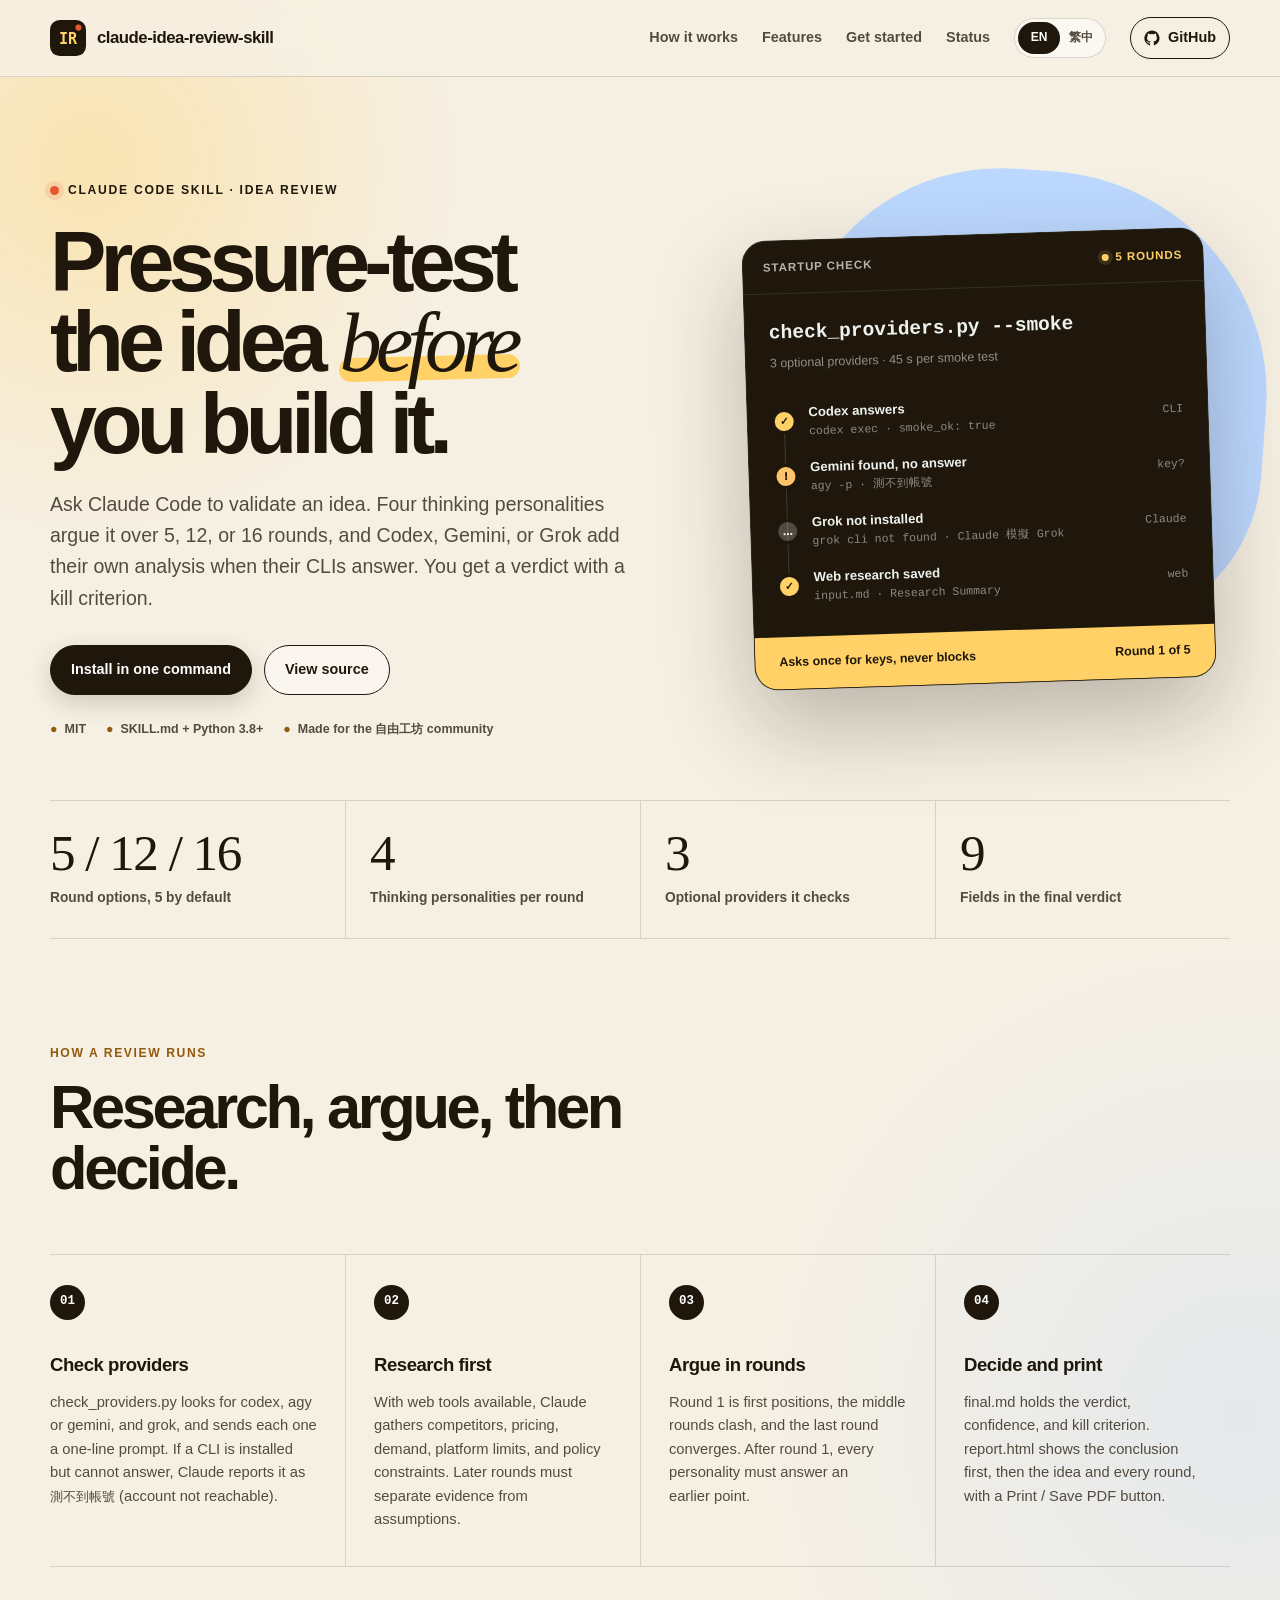
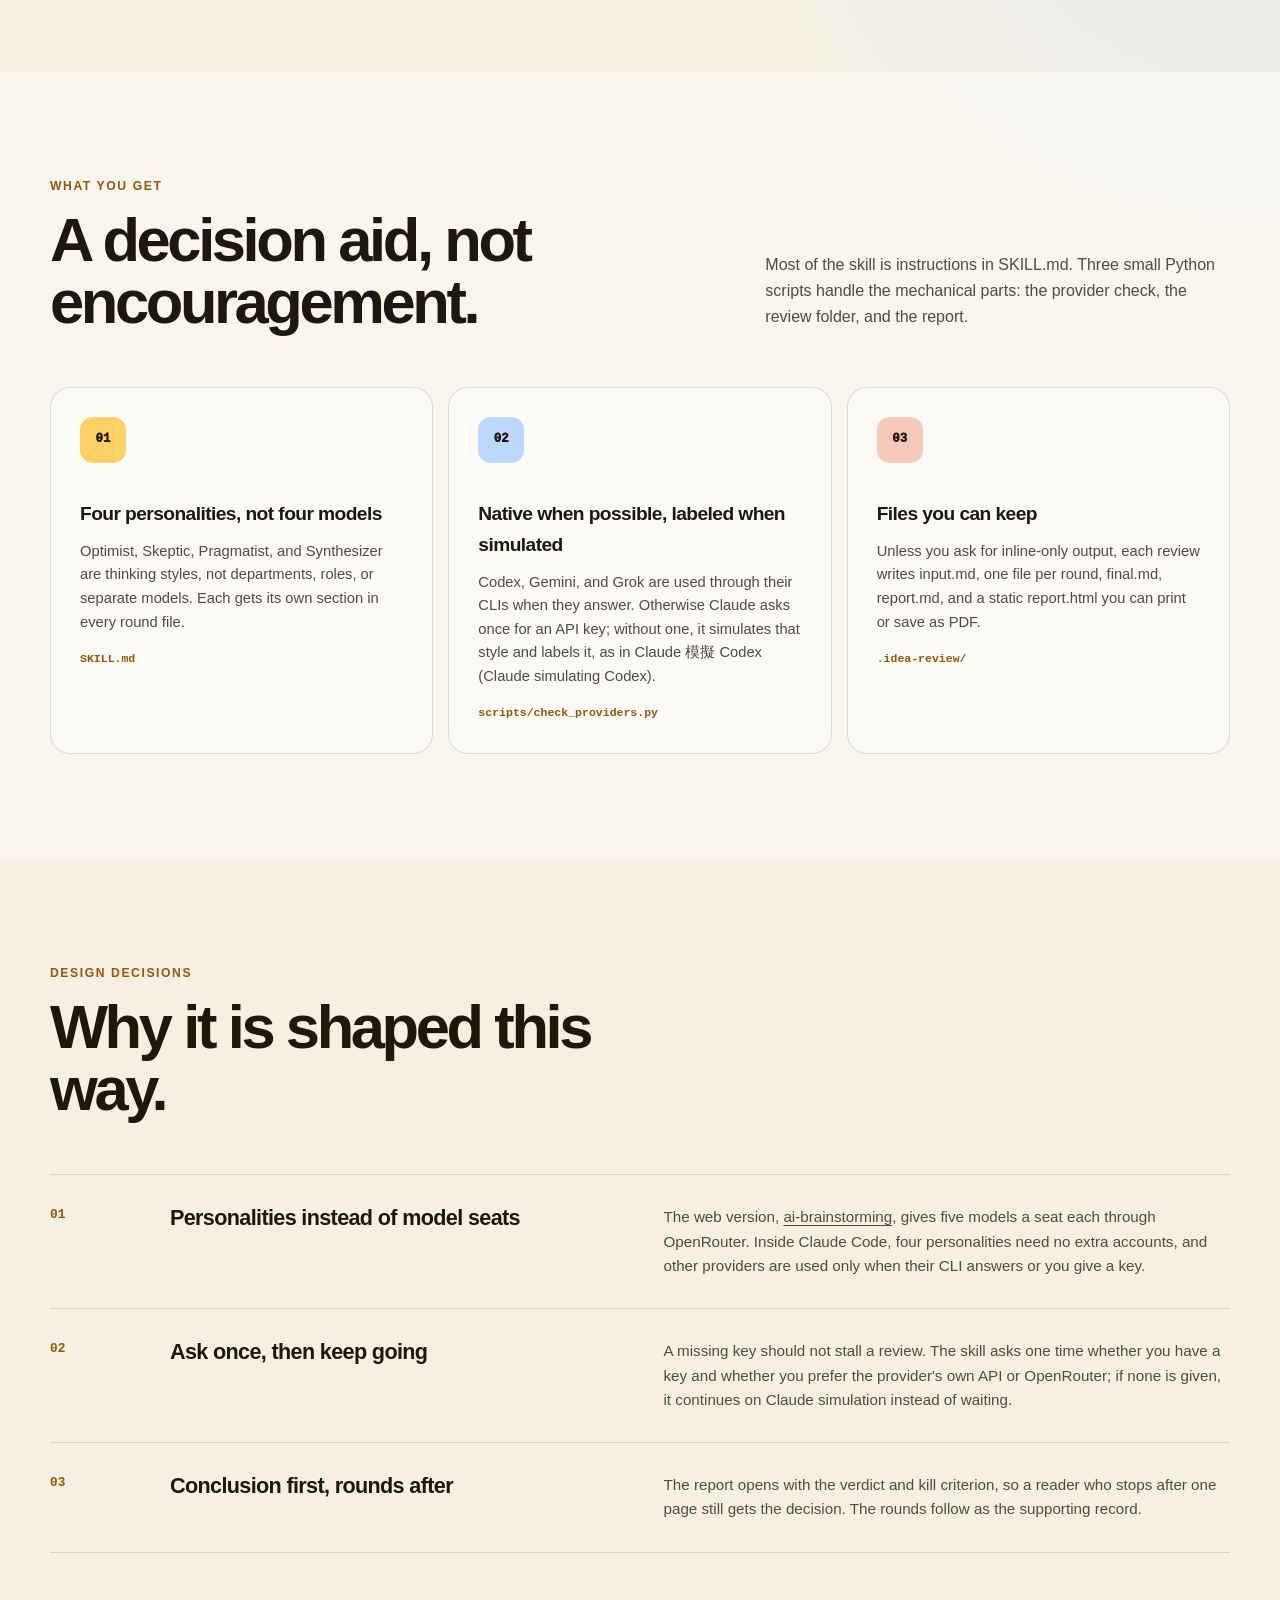
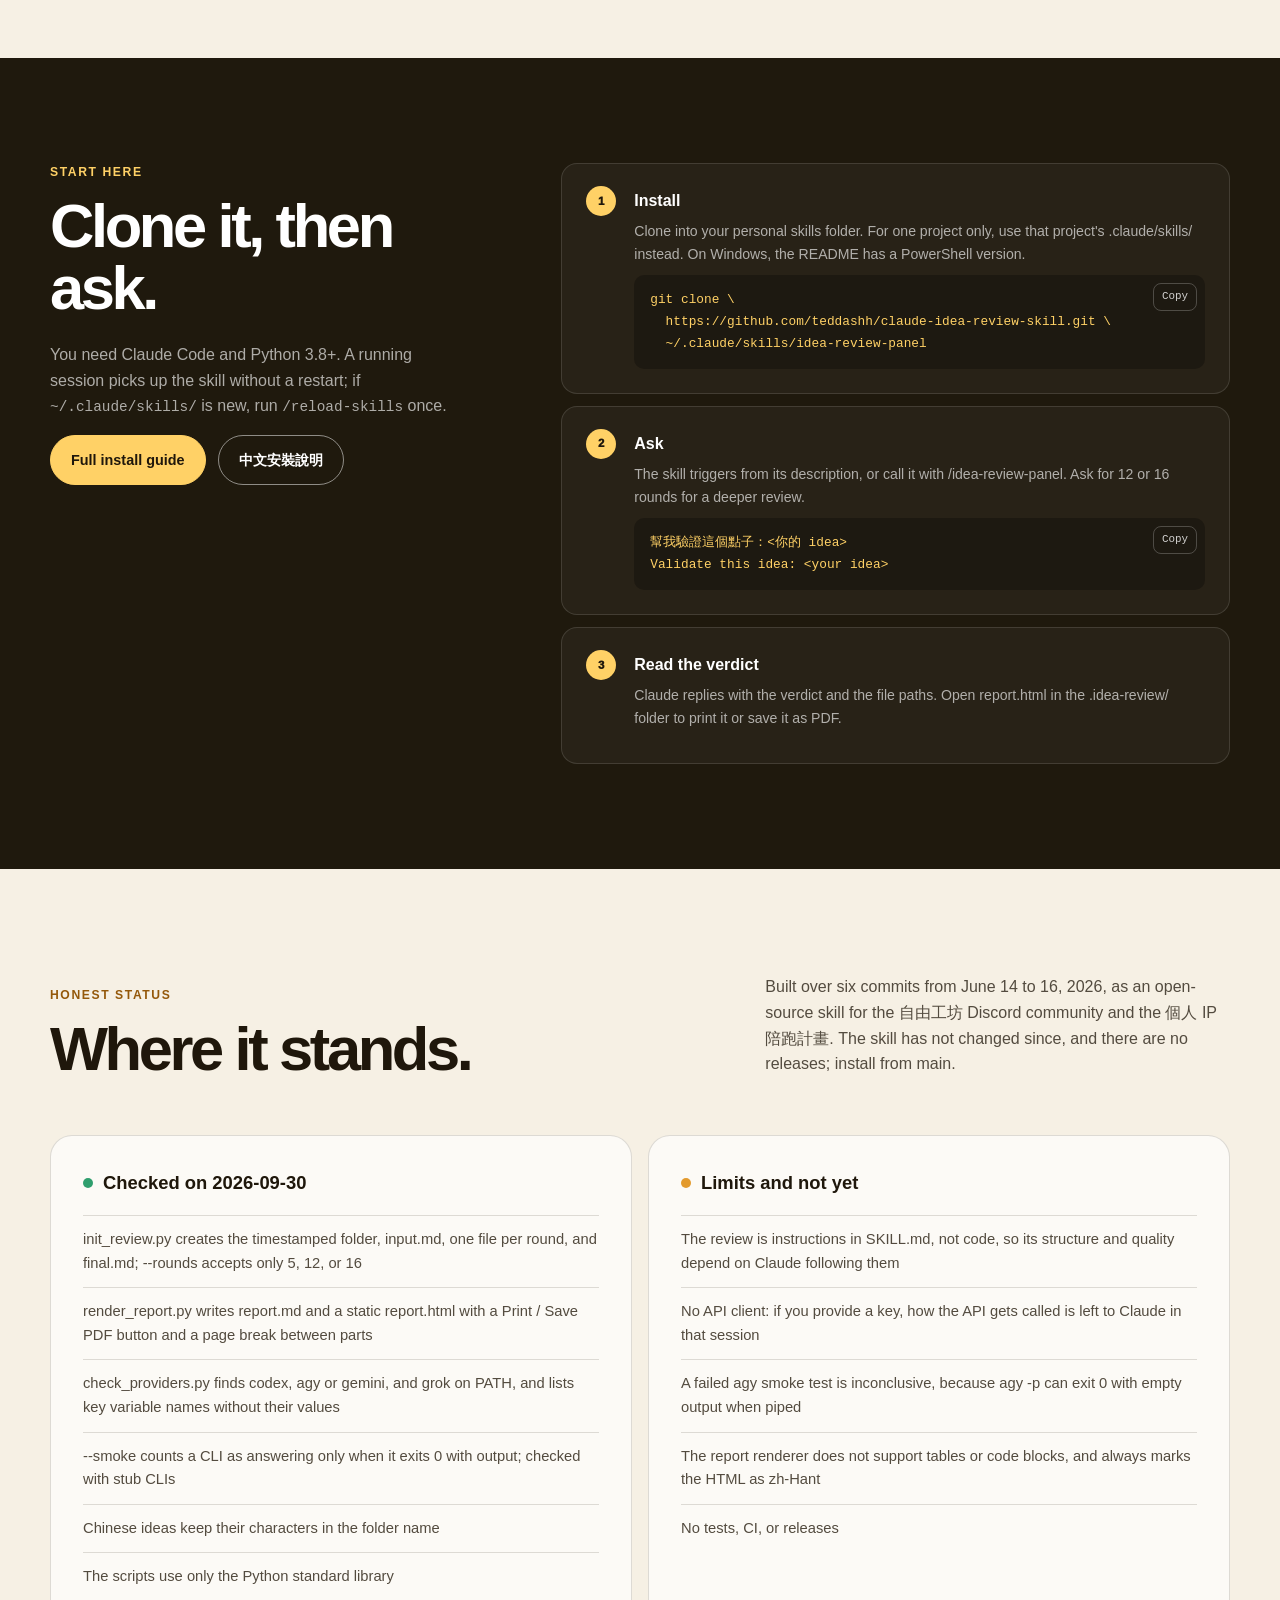
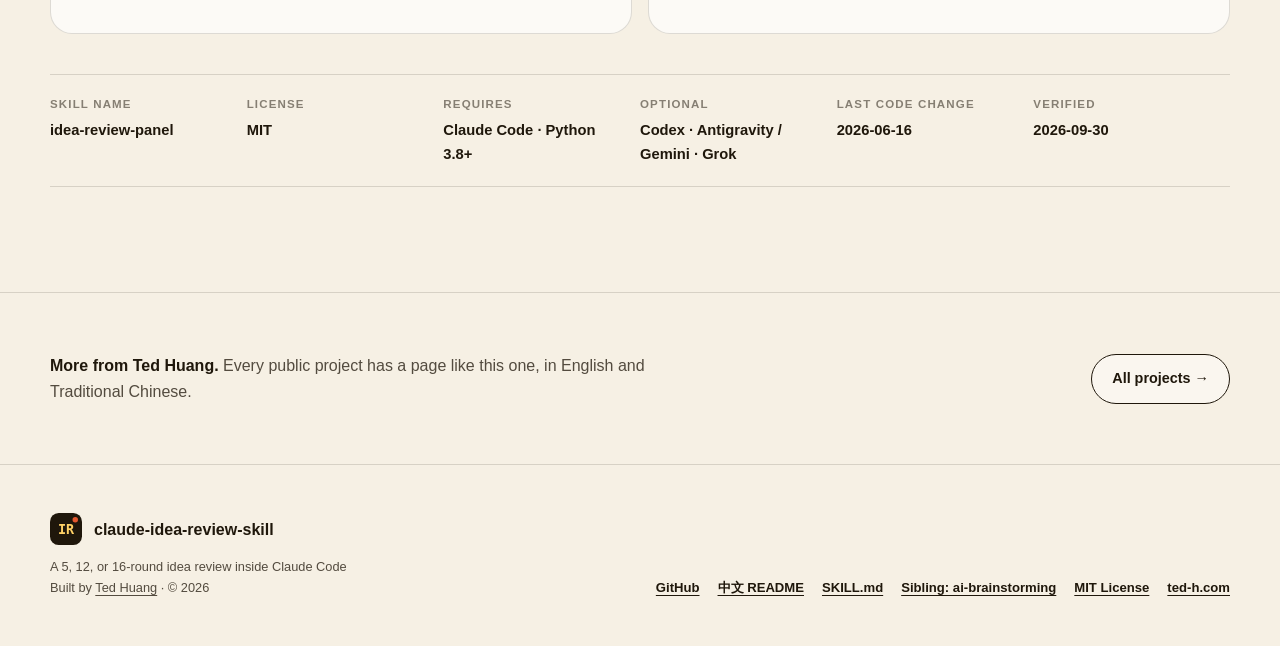
==== site/index.html @ 552db31d "Add bilingual project page and refresh README - site/: English / Traditional Chinese project page fo" ====
<!doctype html>
<!-- Generated from site/page.json by the project-page kit (https://github.com/teddashh/teddashh.github.io/tree/main/kit). Edit page.json, then re-render. -->
<html lang="en" data-lang="en" data-title-en="claude-idea-review-skill · A 5, 12, or 16-round idea review inside Claude Code" data-title-zh="claude-idea-review-skill · 在 Claude Code 裡進行 5、12 或 16 輪的點子驗證" data-desc-en="An open-source Claude Code skill that researches an idea, has four thinking personalities argue it over 5, 12, or 16 rounds, and saves a verdict, a kill criterion, and a printable report." data-desc-zh="一個開源的 Claude Code skill：先研究你的點子，再讓四種思考個性辯論 5、12 或 16 輪，最後存下結論、停止條件與可列印的報告。">
<head>
<meta charset="utf-8">
<meta name="viewport" content="width=device-width, initial-scale=1">
<meta http-equiv="Content-Security-Policy" content="default-src 'none'; style-src 'self'; script-src 'self'; img-src 'self' data:; connect-src 'none'; base-uri 'none'; form-action 'none'">
<meta name="theme-color" content="#1f170b">
<title>claude-idea-review-skill · A 5, 12, or 16-round idea review inside Claude Code</title>
<meta name="description" content="An open-source Claude Code skill that researches an idea, has four thinking personalities argue it over 5, 12, or 16 rounds, and saves a verdict, a kill criterion, and a printable report.">
<link rel="canonical" href="https://teddashh.github.io/claude-idea-review-skill/">
<link rel="alternate" hreflang="en" href="https://teddashh.github.io/claude-idea-review-skill/">
<link rel="alternate" hreflang="zh-Hant" href="https://teddashh.github.io/claude-idea-review-skill/?lang=zh-TW">
<link rel="alternate" hreflang="x-default" href="https://teddashh.github.io/claude-idea-review-skill/">
<meta property="og:type" content="website">
<meta property="og:title" content="claude-idea-review-skill · A 5, 12, or 16-round idea review inside Claude Code">
<meta property="og:description" content="An open-source Claude Code skill that researches an idea, has four thinking personalities argue it over 5, 12, or 16 rounds, and saves a verdict, a kill criterion, and a printable report.">
<meta property="og:url" content="https://teddashh.github.io/claude-idea-review-skill/">
<meta name="twitter:card" content="summary">
<link rel="icon" href="favicon.svg" type="image/svg+xml">
<link rel="stylesheet" href="styles.css">
<script src="lang.js"></script>
<script src="app.js" defer></script>
<script type="application/ld+json">{"@context": "https://schema.org", "@type": "SoftwareSourceCode", "name": "claude-idea-review-skill", "codeRepository": "https://github.com/teddashh/claude-idea-review-skill", "description": "An open-source Claude Code skill that researches an idea, has four thinking personalities argue it over 5, 12, or 16 rounds, and saves a verdict, a kill criterion, and a printable report.", "author": {"@type": "Person", "name": "Ted Huang", "url": "https://www.ted-h.com"}, "url": "https://teddashh.github.io/claude-idea-review-skill/", "programmingLanguage": "Python", "license": "https://spdx.org/licenses/MIT.html"}</script>
</head>
<body>
<a class="skip-link" href="#main"><span class="lang-en">Skip to content</span><span class="lang-zh" lang="zh-Hant">跳到主要內容</span></a>
<header class="site-header"><div class="header-inner">
<a class="brand" href="#top"><img src="logo.svg" alt="" width="36" height="36"><span>claude-idea-review-skill</span></a>
<button class="menu-button" type="button" aria-expanded="false" aria-controls="site-navigation"><span class="lang-en">Menu</span><span class="lang-zh" lang="zh-Hant">選單</span></button>
<nav class="site-nav" id="site-navigation" aria-label="Primary">
<a href="#how"><span class="lang-en">How it works</span><span class="lang-zh" lang="zh-Hant">運作方式</span></a><a href="#features"><span class="lang-en">Features</span><span class="lang-zh" lang="zh-Hant">功能</span></a><a href="#start"><span class="lang-en">Get started</span><span class="lang-zh" lang="zh-Hant">開始使用</span></a><a href="#status"><span class="lang-en">Status</span><span class="lang-zh" lang="zh-Hant">目前狀態</span></a>
<div class="language-switch" role="group" aria-label="Language / 語言"><button type="button" data-language="en" aria-pressed="true">EN</button><button type="button" data-language="zh" aria-pressed="false">繁中</button></div>
<a class="github-link" href="https://github.com/teddashh/claude-idea-review-skill"><svg viewBox="0 0 24 24" aria-hidden="true"><path fill="currentColor" d="M12 .7a11.5 11.5 0 0 0-3.64 22.4c.58.1.79-.25.79-.56v-2.24c-3.22.7-3.9-1.37-3.9-1.37-.52-1.34-1.28-1.7-1.28-1.7-1.05-.72.08-.7.08-.7 1.16.08 1.77 1.19 1.77 1.19 1.03 1.77 2.7 1.26 3.36.96.1-.75.4-1.26.73-1.55-2.57-.29-5.28-1.29-5.28-5.69 0-1.26.45-2.28 1.19-3.09-.12-.29-.52-1.46.11-3.05 0 0 .97-.31 3.16 1.18a10.96 10.96 0 0 1 5.76 0c2.2-1.49 3.16-1.18 3.16-1.18.63 1.59.23 2.76.11 3.05.74.81 1.19 1.83 1.19 3.09 0 4.42-2.72 5.39-5.3 5.68.42.36.79 1.07.79 2.16v3.21c0 .31.21.67.8.56A11.5 11.5 0 0 0 12 .7Z"/></svg><span>GitHub</span></a>
</nav>
</div></header>
<main id="main">
<section class="hero" id="top"><div class="hero-copy"><div class="eyebrow"><span class="lang-en">Claude Code skill · idea review</span><span class="lang-zh" lang="zh-Hant">Claude Code skill · 點子驗證</span></div><h1 class="lang-en">Pressure-test the idea <em>before</em> you build it.</h1><h1 class="lang-zh" lang="zh-Hant">先<em>挑戰</em>點子，<br>再決定做不做。</h1><p class="lang-en">Ask Claude Code to validate an idea. Four thinking personalities argue it over 5, 12, or 16 rounds, and Codex, Gemini, or Grok add their own analysis when their CLIs answer. You get a verdict with a kill criterion.</p><p class="lang-zh" lang="zh-Hant">請 Claude Code 驗證一個點子，四種思考個性會辯論 5、12 或 16 輪；Codex、Gemini、Grok 的 CLI 能回應時，也會加入各自的分析。最後你拿到的是附停止條件的結論。</p><div class="button-row"><a class="button button-primary" href="#start"><span class="lang-en">Install in one command</span><span class="lang-zh" lang="zh-Hant">一行指令安裝</span></a><a class="button button-secondary" href="https://github.com/teddashh/claude-idea-review-skill"><span class="lang-en">View source</span><span class="lang-zh" lang="zh-Hant">查看原始碼</span></a></div><div class="hero-notes"><span>MIT</span><span>SKILL.md + Python 3.8+</span><span class="lang-en">Made for the 自由工坊 community</span><span class="lang-zh" lang="zh-Hant">為自由工坊社群而做</span></div></div><div class="visual-wrap"><div class="panel"><div class="panel-top"><span><span class="lang-en">Startup check</span><span class="lang-zh" lang="zh-Hant">啟動檢查</span></span><span class="live-dot"><span class="lang-en">5 rounds</span><span class="lang-zh" lang="zh-Hant">5 輪</span></span></div><div class="panel-body"><div class="panel-name">check_providers.py --smoke</div><div class="panel-meta"><span class="lang-en">3 optional providers · 45 s per smoke test</span><span class="lang-zh" lang="zh-Hant">3 個選配 provider · 每個測試 45 秒逾時</span></div><div class="check-list"><div class="check-row"><span class="check-mark is-ok">&#10003;</span><span><strong class="lang-en">Codex answers</strong><strong class="lang-zh" lang="zh-Hant">Codex 有回應</strong><small>codex exec · smoke_ok: true</small></span><span class="check-side">CLI</span></div><div class="check-row"><span class="check-mark is-warn">!</span><span><strong class="lang-en">Gemini found, no answer</strong><strong class="lang-zh" lang="zh-Hant">找到 Gemini，但沒有回應</strong><small>agy -p · 測不到帳號</small></span><span class="check-side">key?</span></div><div class="check-row"><span class="check-mark is-wait">&#8230;</span><span><strong class="lang-en">Grok not installed</strong><strong class="lang-zh" lang="zh-Hant">沒有安裝 Grok</strong><small>grok cli not found · Claude 模擬 Grok</small></span><span class="check-side">Claude</span></div><div class="check-row"><span class="check-mark is-ok">&#10003;</span><span><strong class="lang-en">Web research saved</strong><strong class="lang-zh" lang="zh-Hant">網路研究已存檔</strong><small>input.md · Research Summary</small></span><span class="check-side">web</span></div></div><div class="panel-footer"><span><span class="lang-en">Asks once for keys, never blocks</span><span class="lang-zh" lang="zh-Hant">key 只問一次，不會卡住</span></span><span><span class="lang-en">Round 1 of 5</span><span class="lang-zh" lang="zh-Hant">第 1 輪，共 5 輪</span></span></div></div></div></div></section>
<div class="stats n4"><div class="stat"><span class="stat-value">5 / 12 / 16</span><span class="stat-label"><span class="lang-en">Round options, 5 by default</span><span class="lang-zh" lang="zh-Hant">可選輪數，預設 5 輪</span></span></div><div class="stat"><span class="stat-value">4</span><span class="stat-label"><span class="lang-en">Thinking personalities per round</span><span class="lang-zh" lang="zh-Hant">每輪的思考個性</span></span></div><div class="stat"><span class="stat-value">3</span><span class="stat-label"><span class="lang-en">Optional providers it checks</span><span class="lang-zh" lang="zh-Hant">會檢查的選配 provider</span></span></div><div class="stat"><span class="stat-value">9</span><span class="stat-label"><span class="lang-en">Fields in the final verdict</span><span class="lang-zh" lang="zh-Hant">最終結論的欄位</span></span></div></div>
<section class="section" id="how"><div class="section-heading "><div><div class="section-kicker"><span class="lang-en">How a review runs</span><span class="lang-zh" lang="zh-Hant">驗證流程</span></div><h2 class="lang-en">Research, argue, then decide.</h2><h2 class="lang-zh" lang="zh-Hant">先研究，再辯論，最後下決定。</h2></div></div><div class="flow-grid n4"><article class="flow-card"><div class="flow-number">01</div><h3 class="lang-en">Check providers</h3><h3 class="lang-zh" lang="zh-Hant">檢查 provider</h3><p class="lang-en">check_providers.py looks for codex, agy or gemini, and grok, and sends each one a one-line prompt. If a CLI is installed but cannot answer, Claude reports it as <code>測不到帳號</code> (account not reachable).</p><p class="lang-zh" lang="zh-Hant">check_providers.py 會找 codex、agy 或 gemini，以及 grok，並各送一句測試提示。裝了卻無法回應的 CLI，Claude 會回報「測不到帳號」。</p></article><article class="flow-card"><div class="flow-number">02</div><h3 class="lang-en">Research first</h3><h3 class="lang-zh" lang="zh-Hant">先做研究</h3><p class="lang-en">With web tools available, Claude gathers competitors, pricing, demand, platform limits, and policy constraints. Later rounds must separate evidence from assumptions.</p><p class="lang-zh" lang="zh-Hant">有網路工具時，Claude 會先蒐集競品、價格、需求、平台限制與政策限制。之後每一輪都要分清楚哪些是證據、哪些是假設。</p></article><article class="flow-card"><div class="flow-number">03</div><h3 class="lang-en">Argue in rounds</h3><h3 class="lang-zh" lang="zh-Hant">分輪辯論</h3><p class="lang-en">Round 1 is first positions, the middle rounds clash, and the last round converges. After round 1, every personality must answer an earlier point.</p><p class="lang-zh" lang="zh-Hant">第 1 輪各自表態，中間幾輪互相攻防，最後一輪收斂。第 1 輪之後，每個個性都要回應先前的論點。</p></article><article class="flow-card"><div class="flow-number">04</div><h3 class="lang-en">Decide and print</h3><h3 class="lang-zh" lang="zh-Hant">下結論、印報告</h3><p class="lang-en">final.md holds the verdict, confidence, and kill criterion. report.html shows the conclusion first, then the idea and every round, with a Print / Save PDF button.</p><p class="lang-zh" lang="zh-Hant">final.md 記下結論、信心分數與停止條件；report.html 先放結論，接著是點子與每一輪，並附上 Print / Save PDF 按鈕。</p></article></div></section>
<section class="tinted" id="features"><div class="section"><div class="section-heading "><div><div class="section-kicker"><span class="lang-en">What you get</span><span class="lang-zh" lang="zh-Hant">你會得到什麼</span></div><h2 class="lang-en">A decision aid, not encouragement.</h2><h2 class="lang-zh" lang="zh-Hant">要的是決策依據，不是加油打氣。</h2></div><p class="lang-en">Most of the skill is instructions in SKILL.md. Three small Python scripts handle the mechanical parts: the provider check, the review folder, and the report.</p><p class="lang-zh" lang="zh-Hant">這個 skill 大部分是 SKILL.md 裡的指示；三個小型 Python scripts 負責機械性的部分：provider 檢查、review 資料夾與報告。</p></div><div class="card-grid"><article class="card"><div class="card-icon">01</div><h3 class="lang-en">Four personalities, not four models</h3><h3 class="lang-zh" lang="zh-Hant">四種個性，不是四個模型</h3><p class="lang-en">Optimist, Skeptic, Pragmatist, and Synthesizer are thinking styles, not departments, roles, or separate models. Each gets its own section in every round file.</p><p class="lang-zh" lang="zh-Hant">Optimist、Skeptic、Pragmatist、Synthesizer 是思考風格，不是部門、職務，也不是不同的模型。每一輪的檔案裡，各自都有一段。</p><span class="tag">SKILL.md</span></article><article class="card"><div class="card-icon">02</div><h3 class="lang-en">Native when possible, labeled when simulated</h3><h3 class="lang-zh" lang="zh-Hant">能用原生就用，模擬時會標明</h3><p class="lang-en">Codex, Gemini, and Grok are used through their CLIs when they answer. Otherwise Claude asks once for an API key; without one, it simulates that style and labels it, as in Claude 模擬 Codex (Claude simulating Codex).</p><p class="lang-zh" lang="zh-Hant">Codex、Gemini、Grok 的 CLI 能回應時就直接使用；不行的話，Claude 只問一次 API key，沒有 key 就模擬該風格並標示出來，例如「Claude 模擬 Codex」。</p><span class="tag">scripts/check_providers.py</span></article><article class="card"><div class="card-icon">03</div><h3 class="lang-en">Files you can keep</h3><h3 class="lang-zh" lang="zh-Hant">留得下來的檔案</h3><p class="lang-en">Unless you ask for inline-only output, each review writes input.md, one file per round, final.md, report.md, and a static report.html you can print or save as PDF.</p><p class="lang-zh" lang="zh-Hant">除非你只要在對話裡看結果，每次 review 都會寫出 input.md、每輪一個檔案、final.md、report.md，以及可以列印或存成 PDF 的靜態 report.html。</p><span class="tag">.idea-review/</span></article></div></div></section>
<section class="section" id="decisions"><div class="section-heading "><div><div class="section-kicker"><span class="lang-en">Design decisions</span><span class="lang-zh" lang="zh-Hant">設計取捨</span></div><h2 class="lang-en">Why it is shaped this way.</h2><h2 class="lang-zh" lang="zh-Hant">為什麼這樣設計。</h2></div></div><div class="decision-list"><div class="decision"><div class="decision-num">01</div><h3 class="lang-en">Personalities instead of model seats</h3><h3 class="lang-zh" lang="zh-Hant">用思考個性，而不是模型席位</h3><p class="lang-en">The web version, <a href="https://teddashh.github.io/ai-brainstorming/">ai-brainstorming</a>, gives five models a seat each through OpenRouter. Inside Claude Code, four personalities need no extra accounts, and other providers are used only when their CLI answers or you give a key.</p><p class="lang-zh" lang="zh-Hant">網頁版的 <a href="https://teddashh.github.io/ai-brainstorming/?lang=zh-TW">ai-brainstorming</a> 透過 OpenRouter 讓五個模型各坐一席。在 Claude Code 裡，四種思考個性不需要額外帳號，其他 provider 只在 CLI 能回應或你提供 key 時才會用到。</p></div><div class="decision"><div class="decision-num">02</div><h3 class="lang-en">Ask once, then keep going</h3><h3 class="lang-zh" lang="zh-Hant">只問一次，然後繼續</h3><p class="lang-en">A missing key should not stall a review. The skill asks one time whether you have a key and whether you prefer the provider&#x27;s own API or OpenRouter; if none is given, it continues on Claude simulation instead of waiting.</p><p class="lang-zh" lang="zh-Hant">缺 key 不該讓整個 review 停下來。這個 skill 只會問一次：你有沒有 key、要用原廠 API 還是 OpenRouter；沒有提供，就改用 Claude 模擬繼續跑，不會一直等。</p></div><div class="decision"><div class="decision-num">03</div><h3 class="lang-en">Conclusion first, rounds after</h3><h3 class="lang-zh" lang="zh-Hant">先放結論，再放過程</h3><p class="lang-en">The report opens with the verdict and kill criterion, so a reader who stops after one page still gets the decision. The rounds follow as the supporting record.</p><p class="lang-zh" lang="zh-Hant">報告一開頭就是結論與停止條件，只看第一頁的人也拿得到決定；每一輪的內容放在後面，當作佐證紀錄。</p></div></div></section>
<section class="dark-band" id="start"><div class="section qs-grid"><div><div class="section-kicker"><span class="lang-en">Start here</span><span class="lang-zh" lang="zh-Hant">從這裡開始</span></div><h2 class="lang-en">Clone it, then ask.</h2><h2 class="lang-zh" lang="zh-Hant">裝好之後，直接問。</h2><p class="lang-en">You need Claude Code and Python 3.8+. A running session picks up the skill without a restart; if <code>~/.claude/skills/</code> is new, run <code>/reload-skills</code> once.</p><p class="lang-zh" lang="zh-Hant">需要 Claude Code 與 Python 3.8 以上。正在執行的 session 不必重開就會載入這個 skill；如果 <code>~/.claude/skills/</code> 是新建立的，執行一次 <code>/reload-skills</code>。</p><div class="button-row"><a class="button button-primary" href="https://github.com/teddashh/claude-idea-review-skill/blob/main/README.md#install"><span class="lang-en">Full install guide</span><span class="lang-zh" lang="zh-Hant">英文 README 完整說明</span></a><a class="button button-secondary" href="https://github.com/teddashh/claude-idea-review-skill/blob/main/README.zh-TW.md#安裝"><span class="lang-en">中文安裝說明</span><span class="lang-zh" lang="zh-Hant">中文安裝說明</span></a></div></div><div class="steps"><article class="step"><h3 class="lang-en">Install</h3><h3 class="lang-zh" lang="zh-Hant">安裝</h3><p class="lang-en">Clone into your personal skills folder. For one project only, use that project&#x27;s .claude/skills/ instead. On Windows, the README has a PowerShell version.</p><p class="lang-zh" lang="zh-Hant">clone 到個人的 skills 資料夾；只想用在單一專案的話，改放到該專案的 .claude/skills/。Windows 的 PowerShell 版本請看 README。</p><div class="code-wrap"><pre class="code" id="code-1">git clone \
  https://github.com/teddashh/claude-idea-review-skill.git \
  ~/.claude/skills/idea-review-panel</pre><button class="copy" type="button" data-copy="code-1"><span class="idle"><span class="lang-en">Copy</span><span class="lang-zh" lang="zh-Hant">複製</span></span><span class="done"><span class="lang-en">Copied</span><span class="lang-zh" lang="zh-Hant">已複製</span></span></button></div></article><article class="step"><h3 class="lang-en">Ask</h3><h3 class="lang-zh" lang="zh-Hant">開口問</h3><p class="lang-en">The skill triggers from its description, or call it with /idea-review-panel. Ask for 12 or 16 rounds for a deeper review.</p><p class="lang-zh" lang="zh-Hant">skill 會依描述自動觸發，也可以用 /idea-review-panel 直接呼叫。想更深入，就指定 12 或 16 輪。</p><div class="code-wrap"><pre class="code" id="code-2">幫我驗證這個點子：&lt;你的 idea&gt;
Validate this idea: &lt;your idea&gt;</pre><button class="copy" type="button" data-copy="code-2"><span class="idle"><span class="lang-en">Copy</span><span class="lang-zh" lang="zh-Hant">複製</span></span><span class="done"><span class="lang-en">Copied</span><span class="lang-zh" lang="zh-Hant">已複製</span></span></button></div></article><article class="step"><h3 class="lang-en">Read the verdict</h3><h3 class="lang-zh" lang="zh-Hant">看結論</h3><p class="lang-en">Claude replies with the verdict and the file paths. Open report.html in the .idea-review/ folder to print it or save it as PDF.</p><p class="lang-zh" lang="zh-Hant">Claude 會回覆結論與檔案路徑。打開 .idea-review/ 裡的 report.html，就能列印或存成 PDF。</p></article></div></div></section>
<section class="section" id="status"><div class="section-heading "><div><div class="section-kicker"><span class="lang-en">Honest status</span><span class="lang-zh" lang="zh-Hant">誠實的現況</span></div><h2 class="lang-en">Where it stands.</h2><h2 class="lang-zh" lang="zh-Hant">目前的樣子。</h2></div><p class="lang-en">Built over six commits from June 14 to 16, 2026, as an open-source skill for the 自由工坊 Discord community and the 個人 IP 陪跑計畫. The skill has not changed since, and there are no releases; install from main.</p><p class="lang-zh" lang="zh-Hant">這是 2026 年 6 月 14 日到 16 日、共 6 個 commit 寫成的開源 skill，為「自由工坊」Discord 社群與個人 IP 陪跑計畫而做。之後 skill 本身沒有再更新，也沒有 release，請直接從 main 安裝。</p></div><div class="status-grid"><div class="status-col"><h3 class="lang-en">Checked on 2026-09-30</h3><h3 class="lang-zh" lang="zh-Hant">2026-09-30 實測</h3><ul><li class="lang-en">init_review.py creates the timestamped folder, input.md, one file per round, and final.md; --rounds accepts only 5, 12, or 16</li><li class="lang-zh" lang="zh-Hant">init_review.py 會建立帶時間戳記的資料夾、input.md、每輪一個檔案與 final.md；--rounds 只接受 5、12、16</li><li class="lang-en">render_report.py writes report.md and a static report.html with a Print / Save PDF button and a page break between parts</li><li class="lang-zh" lang="zh-Hant">render_report.py 會寫出 report.md 與靜態的 report.html，附 Print / Save PDF 按鈕，各部分之間會分頁</li><li class="lang-en">check_providers.py finds codex, agy or gemini, and grok on PATH, and lists key variable names without their values</li><li class="lang-zh" lang="zh-Hant">check_providers.py 能在 PATH 上找到 codex、agy 或 gemini，以及 grok，而且只列出 key 變數名稱、不印出值</li><li class="lang-en">--smoke counts a CLI as answering only when it exits 0 with output; checked with stub CLIs</li><li class="lang-zh" lang="zh-Hant">--smoke 只有在 CLI 以結束碼 0 結束、而且有輸出時才算通過；已用 stub CLI 測過</li><li class="lang-en">Chinese ideas keep their characters in the folder name</li><li class="lang-zh" lang="zh-Hant">中文點子的資料夾名稱會保留中文字</li><li class="lang-en">The scripts use only the Python standard library</li><li class="lang-zh" lang="zh-Hant">scripts 只用 Python 標準函式庫</li></ul></div><div class="status-col is-limits"><h3 class="lang-en">Limits and not yet</h3><h3 class="lang-zh" lang="zh-Hant">限制與尚未完成</h3><ul><li class="lang-en">The review is instructions in SKILL.md, not code, so its structure and quality depend on Claude following them</li><li class="lang-zh" lang="zh-Hant">review 是 SKILL.md 裡的指示，不是程式碼，結構與品質取決於 Claude 有沒有照做</li><li class="lang-en">No API client: if you provide a key, how the API gets called is left to Claude in that session</li><li class="lang-zh" lang="zh-Hant">沒有 API 用戶端：提供 key 之後怎麼呼叫 API，交給當下 session 裡的 Claude</li><li class="lang-en">A failed agy smoke test is inconclusive, because agy -p can exit 0 with empty output when piped</li><li class="lang-zh" lang="zh-Hant">agy 測試失敗不能下定論，因為 agy -p 在管線中可能以結束碼 0 結束卻沒有輸出</li><li class="lang-en">The report renderer does not support tables or code blocks, and always marks the HTML as zh-Hant</li><li class="lang-zh" lang="zh-Hant">報告產生器不支援表格與程式碼區塊，HTML 也一律標示為 zh-Hant</li><li class="lang-en">No tests, CI, or releases</li><li class="lang-zh" lang="zh-Hant">沒有測試、CI 或 release</li></ul></div></div><dl class="facts"><div class="fact"><dt><span class="lang-en">Skill name</span><span class="lang-zh" lang="zh-Hant">Skill 名稱</span></dt><dd><span>idea-review-panel</span></dd></div><div class="fact"><dt><span class="lang-en">License</span><span class="lang-zh" lang="zh-Hant">授權</span></dt><dd><span>MIT</span></dd></div><div class="fact"><dt><span class="lang-en">Requires</span><span class="lang-zh" lang="zh-Hant">需求</span></dt><dd><span>Claude Code · Python 3.8+</span></dd></div><div class="fact"><dt><span class="lang-en">Optional</span><span class="lang-zh" lang="zh-Hant">選配</span></dt><dd><span>Codex · Antigravity / Gemini · Grok</span></dd></div><div class="fact"><dt><span class="lang-en">Last code change</span><span class="lang-zh" lang="zh-Hant">最後程式更新</span></dt><dd><span>2026-06-16</span></dd></div><div class="fact"><dt><span class="lang-en">Verified</span><span class="lang-zh" lang="zh-Hant">查核日期</span></dt><dd><span>2026-09-30</span></dd></div></dl></section>
<section class="more"><div class="more-inner"><p class="lang-en"><strong>More from Ted Huang.</strong> Every public project has a page like this one, in English and Traditional Chinese.</p><p class="lang-zh" lang="zh-Hant"><strong>Ted Huang 的其他作品。</strong>每個公開專案都有一頁像這樣的中英雙語介紹。</p><a class="button button-secondary" href="https://teddashh.github.io/"><span class="lang-en">All projects →</span><span class="lang-zh" lang="zh-Hant">全部專案 →</span></a></div></section>
</main>
<footer class="site-footer"><div class="footer-inner">
<div><div class="footer-brand"><img src="logo.svg" alt="" width="32" height="32"><span>claude-idea-review-skill</span></div>
<p class="lang-en">A 5, 12, or 16-round idea review inside Claude Code</p><p class="lang-zh" lang="zh-Hant">在 Claude Code 裡進行 5、12 或 16 輪的點子驗證</p>
<p><span class="lang-en">Built by</span><span class="lang-zh" lang="zh-Hant">作者</span> <a href="https://github.com/teddashh">Ted Huang</a> · © <span data-year>2026</span></p></div>
<div class="footer-links"><a href="https://github.com/teddashh/claude-idea-review-skill">GitHub</a><a href="https://github.com/teddashh/claude-idea-review-skill/blob/main/README.zh-TW.md"><span>中文 README</span></a><a href="https://github.com/teddashh/claude-idea-review-skill/blob/main/SKILL.md"><span>SKILL.md</span></a><a href="https://teddashh.github.io/ai-brainstorming/"><span class="lang-en">Sibling: ai-brainstorming</span><span class="lang-zh" lang="zh-Hant">姊妹專案 ai-brainstorming</span></a><a href="https://github.com/teddashh/claude-idea-review-skill/blob/main/LICENSE"><span class="lang-en">MIT License</span><span class="lang-zh" lang="zh-Hant">MIT 授權</span></a><a href="https://www.ted-h.com">ted-h.com</a></div>
</div></footer>
</body>
</html>
---- site/styles.css ----
:root {
  --ink: #1f170b;
  --paper: #f6f0e4;
  --accent: #ffd166;
  --accent-2: #bcd8ff;
  --signal: #e4572e;
  --kicker: #94580a;
}

/* Shared project-page system for github.com/teddashh repositories.
   Per-project colors are injected as :root variables above this file's rules. */

:root {
  --ink-soft: color-mix(in srgb, var(--ink) 76%, var(--paper));
  --ink-faint: color-mix(in srgb, var(--ink) 52%, var(--paper));
  --paper-strong: color-mix(in srgb, var(--paper) 35%, #ffffff);
  --line: color-mix(in srgb, var(--ink) 14%, transparent);
  --shadow: 0 24px 80px color-mix(in srgb, var(--ink) 12%, transparent);
  --mono: ui-monospace, SFMono-Regular, Menlo, Consolas, "Liberation Mono", monospace;
  --serif: Georgia, "Times New Roman", "Noto Serif TC", "Songti TC", serif;
  --max: 1180px;
}

* { box-sizing: border-box; }

html {
  scroll-behavior: smooth;
  scroll-padding-top: 92px;
}

html[data-lang="en"] .lang-zh,
html[data-lang="zh"] .lang-en {
  display: none !important;
}

body {
  margin: 0;
  color: var(--ink);
  background:
    radial-gradient(circle at 7% 3%, color-mix(in srgb, var(--accent) 40%, transparent), transparent 24rem),
    radial-gradient(circle at 97% 26%, color-mix(in srgb, var(--accent-2) 30%, transparent), transparent 31rem),
    var(--paper);
  font-family: Inter, ui-sans-serif, -apple-system, BlinkMacSystemFont, "Segoe UI", "PingFang TC", "Noto Sans TC", "Microsoft JhengHei", sans-serif;
  line-height: 1.6;
  -webkit-font-smoothing: antialiased;
}

html[data-lang="zh"] body { line-height: 1.75; }

/* Keep Chinese headings and quotes from splitting a word across lines: break at
   spaces, punctuation, and the word boundaries app.js marks, balance the
   lines, and only fall back to any point if a single word cannot fit. */
html[data-lang="zh"] h1,
html[data-lang="zh"] h2,
html[data-lang="zh"] .quote {
  word-break: keep-all;
  overflow-wrap: anywhere;
  text-wrap: balance;
}

/* Keep a lone character or word off the last line of body copy. */
p, li { text-wrap: pretty; }

a {
  color: inherit;
  text-decoration-thickness: 1px;
  text-underline-offset: 0.2em;
}

button, a { -webkit-tap-highlight-color: transparent; }

button:focus-visible,
a:focus-visible {
  outline: 3px solid var(--signal);
  outline-offset: 4px;
}

code {
  font-family: var(--mono);
  font-size: 0.9em;
}

.skip-link {
  position: fixed;
  z-index: 100;
  top: 12px;
  left: 12px;
  transform: translateY(-150%);
  padding: 10px 14px;
  border-radius: 8px;
  background: var(--ink);
  color: #fff;
}

.skip-link:focus { transform: none; }

/* ---------- header ---------- */

.site-header {
  position: sticky;
  z-index: 20;
  top: 0;
  border-bottom: 1px solid var(--line);
  background: color-mix(in srgb, var(--paper) 86%, transparent);
  backdrop-filter: blur(18px);
  -webkit-backdrop-filter: blur(18px);
}

.header-inner {
  width: min(calc(100% - 40px), var(--max));
  height: 76px;
  margin: 0 auto;
  display: flex;
  align-items: center;
  gap: 28px;
}

.brand {
  display: inline-flex;
  align-items: center;
  gap: 11px;
  font-size: 1.05rem;
  font-weight: 800;
  letter-spacing: -0.03em;
  text-decoration: none;
  white-space: nowrap;
}

.brand img {
  width: 36px;
  height: 36px;
}

.site-nav {
  display: flex;
  align-items: center;
  gap: 24px;
  margin-left: auto;
}

.site-nav a {
  color: var(--ink-soft);
  font-size: 0.9rem;
  font-weight: 700;
  text-decoration: none;
}

.site-nav a:hover { color: var(--ink); }

.language-switch {
  display: flex;
  padding: 3px;
  border: 1px solid var(--line);
  border-radius: 999px;
  background: color-mix(in srgb, #ffffff 48%, transparent);
}

.language-switch button {
  min-width: 42px;
  border: 0;
  border-radius: 999px;
  padding: 6px 9px;
  color: var(--ink-soft);
  background: transparent;
  cursor: pointer;
  font: inherit;
  font-size: 0.75rem;
  font-weight: 800;
}

.language-switch button[aria-pressed="true"] {
  color: #fff;
  background: var(--ink);
}

.github-link {
  display: inline-flex;
  align-items: center;
  gap: 8px;
  padding: 8px 13px;
  border: 1px solid var(--ink);
  border-radius: 999px;
}

.site-nav .github-link { color: var(--ink); }

.github-link svg { width: 16px; height: 16px; }

.menu-button {
  display: none;
  margin-left: auto;
  border: 1px solid var(--line);
  border-radius: 999px;
  padding: 8px 12px;
  background: var(--paper-strong);
  color: var(--ink);
  font: inherit;
  font-size: 0.82rem;
  font-weight: 800;
}

main { overflow: hidden; }

.hero,
.section,
.footer-inner {
  width: min(calc(100% - 40px), var(--max));
  margin-inline: auto;
}

/* ---------- hero ---------- */

.hero {
  min-height: 680px;
  padding: 100px 0 90px;
  display: grid;
  grid-template-columns: minmax(0, 1.08fr) minmax(360px, 0.92fr);
  align-items: center;
  gap: clamp(48px, 7vw, 96px);
}

.eyebrow {
  display: inline-flex;
  align-items: center;
  gap: 9px;
  margin: 0 0 22px;
  font-size: 0.76rem;
  font-weight: 900;
  letter-spacing: 0.14em;
  text-transform: uppercase;
}

.eyebrow::before {
  flex: none;
  width: 9px;
  height: 9px;
  border-radius: 50%;
  background: var(--signal);
  box-shadow: 0 0 0 5px color-mix(in srgb, var(--signal) 14%, transparent);
  content: "";
}

h1, h2, h3, p { margin-top: 0; }

h1 {
  max-width: 760px;
  margin-bottom: 25px;
  font-size: clamp(3.1rem, 6.6vw, 6.3rem);
  line-height: 0.95;
  letter-spacing: -0.07em;
}

.hero-copy h1.lang-zh {
  font-size: clamp(2.8rem, 5.4vw, 5.2rem);
  line-height: 1.08;
  letter-spacing: -0.04em;
}

h1 em {
  position: relative;
  z-index: 0;
  display: inline-block;
  font-family: var(--serif);
  font-weight: 400;
}

h1.lang-zh em { font-weight: 700; font-style: normal; }

h1 em::after {
  position: absolute;
  z-index: -1;
  right: -0.05em;
  bottom: 0.05em;
  left: 0;
  height: 0.28em;
  border-radius: 999px;
  background: var(--accent);
  content: "";
  transform: rotate(-1.5deg);
}

.hero-copy > p {
  max-width: 630px;
  margin-bottom: 31px;
  color: var(--ink-soft);
  font-size: clamp(1.05rem, 1.8vw, 1.22rem);
}

.button-row {
  display: flex;
  flex-wrap: wrap;
  gap: 12px;
}

.button {
  display: inline-flex;
  min-height: 50px;
  align-items: center;
  justify-content: center;
  gap: 9px;
  border: 1px solid var(--ink);
  border-radius: 999px;
  padding: 12px 20px;
  font-size: 0.9rem;
  font-weight: 850;
  text-decoration: none;
  transition: transform 160ms ease, box-shadow 160ms ease;
}

.button:hover { transform: translateY(-2px); }

.button-primary {
  color: #fff;
  background: var(--ink);
  box-shadow: 0 8px 24px color-mix(in srgb, var(--ink) 18%, transparent);
}

.button-secondary { background: color-mix(in srgb, #ffffff 40%, transparent); }

.hero-notes {
  display: flex;
  flex-wrap: wrap;
  gap: 9px 20px;
  margin-top: 25px;
  color: var(--ink-soft);
  font-size: 0.78rem;
  font-weight: 750;
}

.hero-notes > span::before {
  margin-right: 7px;
  color: var(--kicker);
  content: "●";
}

/* ---------- hero visuals ---------- */

.visual-wrap {
  position: relative;
  padding: 20px;
}

.visual-wrap::before {
  position: absolute;
  inset: -9% -7% 15% 12%;
  border-radius: 48% 52% 40% 60%;
  background: var(--accent-2);
  content: "";
  transform: rotate(4deg);
}

.visual-wrap.is-image::before { inset: 4% -6% -6% 10%; }

.panel {
  position: relative;
  overflow: hidden;
  border: 1px solid color-mix(in srgb, #ffffff 9%, transparent);
  border-radius: 24px;
  color: #eef3f0;
  background: var(--ink);
  box-shadow: 0 36px 90px color-mix(in srgb, var(--ink) 28%, transparent);
  transform: rotate(-1.8deg);
}

.panel-top {
  display: flex;
  align-items: center;
  justify-content: space-between;
  gap: 16px;
  padding: 17px 20px;
  border-bottom: 1px solid color-mix(in srgb, #ffffff 10%, transparent);
  color: color-mix(in srgb, #eef3f0 72%, transparent);
  font-size: 0.72rem;
  font-weight: 800;
  letter-spacing: 0.08em;
  text-transform: uppercase;
}

.live-dot {
  display: inline-flex;
  align-items: center;
  gap: 7px;
  color: var(--accent);
  white-space: nowrap;
}

.live-dot::before {
  width: 7px;
  height: 7px;
  border-radius: 50%;
  background: currentColor;
  box-shadow: 0 0 0 4px color-mix(in srgb, var(--accent) 12%, transparent);
  content: "";
}

.panel-body { padding: 24px; }

.panel-name {
  margin-bottom: 4px;
  font-family: var(--mono);
  font-size: 1.22rem;
  font-weight: 800;
  overflow-wrap: anywhere;
}

.panel-meta {
  margin-bottom: 22px;
  color: color-mix(in srgb, #eef3f0 55%, transparent);
  font-size: 0.78rem;
}

.check-list {
  position: relative;
  display: grid;
  gap: 3px;
}

.check-list::before {
  position: absolute;
  top: 17px;
  bottom: 17px;
  left: 12px;
  width: 1px;
  background: color-mix(in srgb, #ffffff 15%, transparent);
  content: "";
}

.check-row {
  position: relative;
  display: grid;
  grid-template-columns: 25px 1fr auto;
  align-items: center;
  gap: 12px;
  min-height: 52px;
  font-size: 0.82rem;
}

.check-mark {
  z-index: 1;
  display: grid;
  width: 25px;
  height: 25px;
  place-items: center;
  border: 3px solid var(--ink);
  border-radius: 50%;
  color: var(--ink);
  background: var(--accent);
  font-size: 0.66rem;
  font-weight: 950;
}

.check-mark.is-wait { background: color-mix(in srgb, #ffffff 22%, transparent); color: #eef3f0; }
.check-mark.is-warn { background: #ffc46b; }
.check-mark.is-fail { background: #ff8a7a; }

.check-row strong { display: block; }

.check-row small,
.check-side {
  display: block;
  color: color-mix(in srgb, #eef3f0 52%, transparent);
  font-family: var(--mono);
  font-size: 0.72rem;
  overflow-wrap: anywhere;
}

.panel-footer {
  display: flex;
  justify-content: space-between;
  gap: 16px;
  margin: 24px -24px -24px;
  padding: 16px 24px;
  color: var(--ink);
  background: var(--accent);
  font-size: 0.78rem;
  font-weight: 900;
}

/* terminal */
.term {
  margin: 0;
  padding: 22px 24px 26px;
  font-family: var(--mono);
  font-size: 0.8rem;
  line-height: 1.75;
  white-space: pre-wrap;
  overflow-wrap: anywhere;
}

.term .t-cmd { color: #ffffff; }
.term .t-cmd::before { color: var(--accent); content: "$ "; }
.term .t-out { color: color-mix(in srgb, #eef3f0 70%, transparent); }
.term .t-dim { color: color-mix(in srgb, #eef3f0 42%, transparent); }
.term .t-ok { color: var(--accent); }
.term .t-warn { color: #ffc46b; }
.term .t-err { color: #ff8a7a; }
.term span { display: block; }

.dots { display: inline-flex; gap: 6px; }
.dots i {
  width: 10px;
  height: 10px;
  border-radius: 50%;
  background: color-mix(in srgb, #ffffff 22%, transparent);
}

/* report (light card) */
.panel.is-light {
  color: var(--ink);
  background: var(--paper-strong);
  border-color: var(--line);
}

.panel.is-light .panel-top {
  color: var(--ink-faint);
  border-bottom-color: var(--line);
}

.panel.is-light .panel-meta { color: var(--ink-faint); }

.report-title {
  margin-bottom: 4px;
  font-size: 1.45rem;
  font-weight: 850;
  letter-spacing: -0.03em;
}

.report-row {
  display: grid;
  grid-template-columns: 1fr auto;
  align-items: center;
  gap: 14px;
  padding: 14px 0;
  border-top: 1px solid var(--line);
}

.report-row strong { display: block; font-size: 0.95rem; line-height: 1.3; }
.report-row small { color: var(--ink-faint); font-family: var(--mono); font-size: 0.72rem; }

.pill {
  display: inline-block;
  padding: 4px 10px;
  border-radius: 999px;
  font-size: 0.72rem;
  font-weight: 850;
  white-space: nowrap;
}

.pill-critical { color: #8a1c12; background: #ffd8d2; }
.pill-high { color: #7a4300; background: #ffe6b3; }
.pill-medium { color: #5c4a00; background: #fff2b8; }
.pill-ok { color: #135a3d; background: #c9f0dc; }
.pill-info { color: #1d3f7a; background: #d6e4ff; }
.pill-muted { color: var(--ink-soft); background: color-mix(in srgb, var(--ink) 8%, transparent); }

.panel.is-light .panel-footer {
  margin-top: 18px;
}

/* chat */
.chat {
  display: grid;
  gap: 12px;
  padding: 22px;
}

.bubble {
  max-width: 88%;
  padding: 12px 15px;
  border-radius: 16px;
  font-size: 0.85rem;
  line-height: 1.5;
}

.bubble small {
  display: block;
  margin-bottom: 4px;
  font-size: 0.68rem;
  font-weight: 850;
  letter-spacing: 0.06em;
  text-transform: uppercase;
  opacity: 0.7;
}

.bubble-user {
  justify-self: end;
  color: var(--ink);
  background: var(--accent);
  border-bottom-right-radius: 5px;
}

.bubble-ai {
  justify-self: start;
  color: #eef3f0;
  background: color-mix(in srgb, #ffffff 8%, transparent);
  border: 1px solid color-mix(in srgb, #ffffff 12%, transparent);
  border-bottom-left-radius: 5px;
}

.bubble-system {
  justify-self: center;
  max-width: 100%;
  color: color-mix(in srgb, #eef3f0 60%, transparent);
  background: transparent;
  font-family: var(--mono);
  font-size: 0.72rem;
  text-align: center;
}

.bubble .cite {
  display: inline-block;
  margin-top: 8px;
  padding: 3px 8px;
  border-radius: 999px;
  background: color-mix(in srgb, #ffffff 10%, transparent);
  font-family: var(--mono);
  font-size: 0.68rem;
}

/* stack */
.stack {
  display: grid;
  gap: 10px;
  padding: 20px;
}

.stack-card {
  display: grid;
  grid-template-columns: 42px 1fr auto;
  align-items: center;
  gap: 13px;
  padding: 13px;
  border: 1px solid color-mix(in srgb, #ffffff 12%, transparent);
  border-radius: 14px;
  background: color-mix(in srgb, #ffffff 5%, transparent);
}

.stack-icon {
  display: grid;
  width: 42px;
  height: 42px;
  place-items: center;
  border-radius: 11px;
  color: var(--ink);
  background: var(--accent);
  font-family: var(--mono);
  font-weight: 900;
}

.stack-card strong, .stack-card small { display: block; }
.stack-card small { color: color-mix(in srgb, #eef3f0 55%, transparent); font-family: var(--mono); font-size: 0.72rem; }

.stack-status {
  padding: 5px 8px;
  border-radius: 999px;
  color: var(--ink);
  background: color-mix(in srgb, var(--accent) 85%, #ffffff);
  font-size: 0.66rem;
  font-weight: 900;
  text-transform: uppercase;
  white-space: nowrap;
}

/* framed screenshot */
.shot {
  position: relative;
  margin: 0;
  overflow: hidden;
  border: 1px solid var(--line);
  border-radius: 18px;
  background: var(--paper-strong);
  box-shadow: 0 36px 90px color-mix(in srgb, var(--ink) 22%, transparent);
}

.visual-wrap .shot { transform: rotate(-1.4deg); }

.shot img {
  display: block;
  width: 100%;
  height: auto;
}

.shot figcaption {
  padding: 12px 16px;
  border-top: 1px solid var(--line);
  color: var(--ink-soft);
  font-size: 0.8rem;
}

/* ---------- stats ---------- */

.stats {
  width: min(calc(100% - 40px), var(--max));
  margin: -30px auto 0;
  display: grid;
  grid-template-columns: repeat(4, minmax(0, 1fr));
  border-top: 1px solid var(--line);
  border-bottom: 1px solid var(--line);
}

.stats.n2 { grid-template-columns: repeat(2, minmax(0, 1fr)); }
.stats.n3 { grid-template-columns: repeat(3, minmax(0, 1fr)); }

.stat {
  padding: 26px 24px 28px 0;
}

.stat + .stat {
  padding-left: 24px;
  border-left: 1px solid var(--line);
}

.stat-value {
  display: block;
  margin-bottom: 6px;
  font-family: var(--serif);
  font-size: clamp(2.2rem, 4vw, 3.2rem);
  line-height: 1;
  letter-spacing: -0.03em;
}

.stat-label {
  color: var(--ink-soft);
  font-size: 0.86rem;
  font-weight: 700;
}

/* ---------- sections ---------- */

.section { padding: 105px 0; }

.section-kicker {
  margin-bottom: 13px;
  color: var(--kicker);
  font-size: 0.76rem;
  font-weight: 900;
  letter-spacing: 0.13em;
  text-transform: uppercase;
}

.section-heading {
  display: grid;
  grid-template-columns: 1fr 0.72fr;
  gap: 70px;
  align-items: end;
  margin-bottom: 55px;
}

h2 {
  margin-bottom: 0;
  font-size: clamp(2.3rem, 4.8vw, 4.5rem);
  line-height: 1;
  letter-spacing: -0.055em;
}

h2.lang-zh {
  font-size: clamp(2.1rem, 4.2vw, 3.8rem);
  line-height: 1.12;
  letter-spacing: -0.03em;
}

.section-heading p {
  margin-bottom: 3px;
  color: var(--ink-soft);
  font-size: 1rem;
}

/* dark problem band */
.band {
  width: 100%;
  color: #f7f4eb;
  background: var(--ink);
}

.band .section-kicker { color: var(--accent); }

.problem-grid {
  display: grid;
  grid-template-columns: 0.9fr 1.1fr;
  gap: clamp(50px, 10vw, 135px);
  align-items: center;
}

.band h2 { margin-bottom: 24px; }

.band p { color: color-mix(in srgb, #f7f4eb 68%, transparent); }

.quote {
  position: relative;
  margin: 0;
  padding: 38px;
  border: 1px solid color-mix(in srgb, #ffffff 13%, transparent);
  border-radius: 24px;
  background: color-mix(in srgb, #ffffff 4.5%, transparent);
  font-family: var(--serif);
  font-size: clamp(1.45rem, 2.8vw, 2.35rem);
  line-height: 1.25;
  letter-spacing: -0.02em;
}

.quote.lang-zh {
  font-family: inherit;
  font-weight: 700;
  line-height: 1.5;
  letter-spacing: 0;
}

.quote::before {
  position: absolute;
  top: -32px;
  left: 20px;
  color: var(--signal);
  content: "\201C";
  font-family: var(--serif);
  font-size: 6rem;
  line-height: 1;
}

/* numbered flow */
.flow-grid {
  display: grid;
  grid-template-columns: repeat(4, minmax(0, 1fr));
  border-top: 1px solid var(--line);
  border-bottom: 1px solid var(--line);
}

.flow-grid.n3 { grid-template-columns: repeat(3, minmax(0, 1fr)); }
.flow-grid.n2 { grid-template-columns: repeat(2, minmax(0, 1fr)); }

.flow-card {
  position: relative;
  padding: 30px 28px 34px 0;
}

.flow-card + .flow-card {
  padding-left: 28px;
  border-left: 1px solid var(--line);
}

.flow-number {
  display: grid;
  width: 35px;
  height: 35px;
  margin-bottom: 30px;
  place-items: center;
  border-radius: 50%;
  color: #fff;
  background: var(--ink);
  font-family: var(--mono);
  font-size: 0.78rem;
  font-weight: 900;
}

.flow-card h3 {
  margin-bottom: 11px;
  font-size: 1.16rem;
  letter-spacing: -0.025em;
}

.flow-card p {
  margin-bottom: 0;
  color: var(--ink-soft);
  font-size: 0.92rem;
}

/* capability cards */
.tinted { background: color-mix(in srgb, var(--paper-strong) 64%, transparent); }

.card-grid {
  display: grid;
  grid-template-columns: repeat(3, minmax(0, 1fr));
  gap: 15px;
}

.card {
  min-height: 270px;
  padding: 29px;
  border: 1px solid var(--line);
  border-radius: 20px;
  background: var(--paper-strong);
  transition: transform 180ms ease, box-shadow 180ms ease;
}

.card:hover {
  box-shadow: var(--shadow);
  transform: translateY(-4px);
}

.card-icon {
  display: grid;
  width: 46px;
  height: 46px;
  margin-bottom: 36px;
  place-items: center;
  border-radius: 13px;
  background: var(--accent);
  font-family: var(--mono);
  font-size: 0.78rem;
  font-weight: 950;
}

.card:nth-child(3n + 2) .card-icon { background: var(--accent-2); }
.card:nth-child(3n) .card-icon { background: color-mix(in srgb, var(--signal) 30%, var(--paper-strong)); }

.card h3 {
  margin-bottom: 10px;
  font-size: 1.2rem;
  letter-spacing: -0.03em;
}

.card p {
  margin-bottom: 0;
  color: var(--ink-soft);
  font-size: 0.92rem;
}

.card .tag {
  display: inline-block;
  margin-top: 16px;
  color: var(--kicker);
  font-family: var(--mono);
  font-size: 0.72rem;
  font-weight: 700;
}

/* showcase */
.showcase-grid {
  display: grid;
  grid-template-columns: minmax(0, 1fr);
  gap: 18px;
  align-items: start;
}

.showcase-grid.n2 { grid-template-columns: repeat(2, minmax(0, 1fr)); }
.showcase-grid.n3 { grid-template-columns: repeat(3, minmax(0, 1fr)); }

/* architecture */
.arch-shell {
  display: grid;
  grid-template-columns: 1fr 0.82fr;
  gap: 16px;
}

.arch-map,
.principles {
  border-radius: 24px;
}

.arch-map {
  position: relative;
  overflow: hidden;
  min-height: 460px;
  padding: 38px;
  color: #fff;
  background: var(--ink);
}

.arch-map::after {
  position: absolute;
  right: -100px;
  bottom: -150px;
  width: 350px;
  height: 350px;
  border: 90px solid color-mix(in srgb, var(--accent) 8%, transparent);
  border-radius: 50%;
  content: "";
}

.map-label {
  margin-bottom: 36px;
  color: color-mix(in srgb, #ffffff 55%, transparent);
  font-size: 0.72rem;
  font-weight: 900;
  letter-spacing: 0.12em;
  text-transform: uppercase;
}

.map-flow {
  position: relative;
  z-index: 1;
  display: grid;
  grid-template-columns: 0.8fr 36px 1fr 36px 0.8fr;
  align-items: center;
  gap: 8px;
}

.map-flow.n2 { grid-template-columns: 1fr 36px 1fr; }
.map-flow.n4 { grid-template-columns: 1fr 28px 1fr 28px 1fr 28px 1fr; }
.arch-shell.is-solo { grid-template-columns: 1fr; }

.map-node {
  min-height: 128px;
  padding: 18px;
  border: 1px solid color-mix(in srgb, #ffffff 14%, transparent);
  border-radius: 16px;
  background: color-mix(in srgb, #ffffff 5.5%, transparent);
}

.map-node.is-core {
  min-height: 200px;
  border-color: color-mix(in srgb, var(--accent) 50%, transparent);
  background: color-mix(in srgb, var(--accent) 9%, transparent);
}

.map-node strong {
  display: block;
  margin-bottom: 11px;
  font-size: 0.98rem;
  overflow-wrap: anywhere;
}

.map-node span {
  display: block;
  margin-top: 6px;
  color: color-mix(in srgb, #ffffff 58%, transparent);
  font-size: 0.74rem;
  line-height: 1.45;
}

.map-arrow {
  color: var(--accent);
  font-family: var(--mono);
  text-align: center;
}

.map-return {
  position: relative;
  z-index: 1;
  margin: 34px auto 0;
  padding-top: 20px;
  border-top: 1px dashed color-mix(in srgb, #ffffff 17%, transparent);
  color: color-mix(in srgb, #ffffff 62%, transparent);
  font-family: var(--mono);
  font-size: 0.72rem;
  text-align: center;
}

.principles {
  padding: 38px;
  background: var(--accent);
}

.principles h3 {
  max-width: 380px;
  margin-bottom: 30px;
  font-size: 1.9rem;
  line-height: 1.08;
  letter-spacing: -0.04em;
}

.principles h3.lang-zh { line-height: 1.3; letter-spacing: -0.01em; }

.tick-list {
  display: grid;
  margin: 0;
  padding: 0;
  list-style: none;
}

.tick-list li {
  display: grid;
  grid-template-columns: 23px 1fr;
  gap: 13px;
  padding: 16px 0;
  border-top: 1px solid color-mix(in srgb, var(--ink) 20%, transparent);
  font-size: 0.9rem;
  font-weight: 750;
}

.tick-list li::before {
  content: "\2713";
  font-weight: 950;
}

/* decisions */
.decision-list {
  display: grid;
  gap: 0;
  border-top: 1px solid var(--line);
}

.decision {
  display: grid;
  grid-template-columns: 90px minmax(0, 0.9fr) minmax(0, 1.1fr);
  gap: 30px;
  padding: 30px 0;
  border-bottom: 1px solid var(--line);
}

.decision-num {
  color: var(--kicker);
  font-family: var(--mono);
  font-size: 0.8rem;
  font-weight: 900;
}

.decision h3 {
  margin: 0;
  font-size: 1.35rem;
  line-height: 1.2;
  letter-spacing: -0.03em;
}

.decision p {
  margin: 0;
  color: var(--ink-soft);
  font-size: 0.95rem;
}

/* quick start */
.dark-band {
  color: #fff;
  background: color-mix(in srgb, var(--ink) 92%, #1a2a26);
}

.dark-band .section-kicker { color: var(--accent); }

.qs-grid {
  display: grid;
  grid-template-columns: 0.75fr 1.25fr;
  gap: clamp(50px, 9vw, 110px);
  align-items: start;
}

.dark-band h2 { margin-bottom: 24px; }

.dark-band p { color: color-mix(in srgb, #ffffff 64%, transparent); }

.dark-band .button {
  border-color: color-mix(in srgb, #ffffff 50%, transparent);
  color: #fff;
  background: transparent;
  box-shadow: none;
}

.dark-band .button-primary {
  color: var(--ink);
  background: var(--accent);
  border-color: var(--accent);
}

.steps {
  display: grid;
  gap: 12px;
  counter-reset: setup;
}

.step {
  position: relative;
  padding: 24px 24px 24px 72px;
  border: 1px solid color-mix(in srgb, #ffffff 12%, transparent);
  border-radius: 16px;
  background: color-mix(in srgb, #ffffff 4.5%, transparent);
  counter-increment: setup;
}

.step::before {
  position: absolute;
  top: 22px;
  left: 24px;
  display: grid;
  width: 30px;
  height: 30px;
  place-items: center;
  border-radius: 50%;
  color: var(--ink);
  background: var(--accent);
  content: counter(setup);
  font-size: 0.72rem;
  font-weight: 950;
}

.step h3 {
  margin-bottom: 7px;
  font-size: 1rem;
}

.step p {
  margin-bottom: 10px;
  font-size: 0.88rem;
}

.step p:last-child { margin-bottom: 0; }

.code {
  position: relative;
  margin: 10px 0 0;
  padding: 14px 58px 14px 16px;
  overflow-x: auto;
  border-radius: 10px;
  color: var(--accent);
  background: color-mix(in srgb, #000000 28%, transparent);
  font-family: var(--mono);
  font-size: 0.8rem;
  line-height: 1.7;
  white-space: pre;
}

.copy {
  position: absolute;
  top: 8px;
  right: 8px;
  border: 1px solid color-mix(in srgb, #ffffff 22%, transparent);
  border-radius: 8px;
  padding: 4px 8px;
  color: color-mix(in srgb, #ffffff 80%, transparent);
  background: transparent;
  cursor: pointer;
  font: inherit;
  font-family: var(--mono);
  font-size: 0.68rem;
}

.copy .done { display: none; }
.copy.is-done .idle { display: none; }
.copy.is-done .done { display: inline; }

.code-wrap { position: relative; }

/* status + facts */
.status-grid {
  display: grid;
  grid-template-columns: 1fr 1fr;
  gap: 16px;
}

.status-col {
  padding: 32px;
  border: 1px solid var(--line);
  border-radius: 22px;
  background: var(--paper-strong);
}

.status-col h3 {
  display: flex;
  align-items: center;
  gap: 10px;
  margin-bottom: 18px;
  font-size: 1.15rem;
}

.status-col h3::before {
  width: 10px;
  height: 10px;
  border-radius: 50%;
  background: #2f9e6d;
  content: "";
}

.status-col.is-limits h3::before { background: #e39a2d; }

.status-col ul {
  display: grid;
  gap: 0;
  margin: 0;
  padding: 0;
  list-style: none;
}

.status-col li {
  padding: 12px 0;
  border-top: 1px solid var(--line);
  color: var(--ink-soft);
  font-size: 0.92rem;
}

.facts {
  display: grid;
  grid-template-columns: repeat(auto-fit, minmax(170px, 1fr));
  gap: 0;
  margin: 40px 0 0;
  border-top: 1px solid var(--line);
}

.fact {
  padding: 20px 20px 20px 0;
  border-bottom: 1px solid var(--line);
}

.fact dt {
  margin-bottom: 6px;
  color: var(--ink-faint);
  font-size: 0.72rem;
  font-weight: 900;
  letter-spacing: 0.1em;
  text-transform: uppercase;
}

.fact dd {
  margin: 0;
  font-size: 0.92rem;
  font-weight: 750;
  overflow-wrap: anywhere;
}

/* more by the author */
.more {
  padding: 60px 0;
  border-top: 1px solid var(--line);
}

.more-inner {
  width: min(calc(100% - 40px), var(--max));
  margin: 0 auto;
  display: flex;
  flex-wrap: wrap;
  align-items: center;
  justify-content: space-between;
  gap: 24px;
}

.more-inner p {
  max-width: 640px;
  margin: 0;
  color: var(--ink-soft);
}

.more-inner strong { color: var(--ink); }

/* ---------- footer ---------- */

.site-footer { border-top: 1px solid var(--line); }

.footer-inner {
  display: grid;
  grid-template-columns: 1fr auto;
  align-items: end;
  gap: 30px;
  padding: 48px 0;
}

.footer-brand {
  display: flex;
  align-items: center;
  gap: 12px;
  margin-bottom: 12px;
  font-weight: 900;
}

.footer-brand img { width: 32px; height: 32px; }

.footer-inner p {
  margin-bottom: 0;
  color: var(--ink-soft);
  font-size: 0.8rem;
}

.footer-links {
  display: flex;
  flex-wrap: wrap;
  justify-content: flex-end;
  gap: 18px;
  font-size: 0.82rem;
  font-weight: 800;
}

/* 404 */
.notfound {
  min-height: 70vh;
  display: grid;
  place-content: center;
  gap: 18px;
  padding: 60px 20px;
  text-align: center;
}

@media (prefers-reduced-motion: reduce) {
  html { scroll-behavior: auto; }
  *, *::before, *::after { transition: none !important; }
}

@media (max-width: 980px) {
  .menu-button { display: inline-flex; }

  .site-nav {
    position: absolute;
    top: 66px;
    right: 20px;
    display: none;
    width: min(330px, calc(100vw - 40px));
    align-items: stretch;
    padding: 18px;
    border: 1px solid var(--line);
    border-radius: 16px;
    background: var(--paper-strong);
    box-shadow: var(--shadow);
  }

  .site-nav.is-open { display: grid; }
  .site-nav a { padding: 6px 3px; }
  .language-switch, .github-link { width: max-content; }

  .hero {
    grid-template-columns: 1fr;
    padding-top: 76px;
  }

  .hero-copy { max-width: 760px; }

  .visual-wrap {
    width: min(100%, 600px);
    margin-inline: auto;
  }

  .section-heading,
  .problem-grid,
  .arch-shell,
  .qs-grid,
  .status-grid {
    grid-template-columns: 1fr;
  }

  .stats { grid-template-columns: repeat(2, minmax(0, 1fr)); margin-top: 0; }
  .stats:not(.n3) .stat:nth-child(3) { padding-left: 0; border-left: 0; }
  .stats:not(.n3) .stat:nth-child(n + 3) { border-top: 1px solid var(--line); }

  .flow-grid,
  .card-grid {
    grid-template-columns: repeat(2, minmax(0, 1fr));
  }

  .flow-grid:not(.n3) .flow-card:nth-child(3) { padding-left: 0; border-left: 0; }
  .flow-grid:not(.n3) .flow-card:nth-child(n + 3) { border-top: 1px solid var(--line); }

  .showcase-grid { grid-template-columns: 1fr; }
  .showcase-grid.n3 { grid-template-columns: repeat(2, minmax(0, 1fr)); }

  .map-flow { grid-template-columns: 1fr !important; }
  .map-arrow { transform: rotate(90deg); }

  .decision { grid-template-columns: 70px 1fr; }
  .decision p { grid-column: 2; }
}

@media (max-width: 620px) {
  .header-inner,
  .hero,
  .section,
  .footer-inner,
  .stats,
  .more-inner {
    width: min(calc(100% - 28px), var(--max));
  }

  .header-inner { height: 66px; }

  .hero {
    min-height: 0;
    padding: 58px 0 64px;
    gap: 50px;
  }

  h1 { font-size: clamp(2.7rem, 13.5vw, 4.4rem); }
  .hero-copy h1.lang-zh { font-size: clamp(2.3rem, 11vw, 3.6rem); }

  .button-row, .button { width: 100%; }

  .visual-wrap { padding: 6px; }
  .panel-body { padding: 20px; }
  .check-side { display: none; }
  .panel-footer { margin: 20px -20px -20px; padding-inline: 20px; }

  .stats { grid-template-columns: 1fr 1fr; }
  .stats.n3 .stat { padding-right: 10px; }
  .stats.n3 .stat + .stat { padding-left: 12px; }
  .showcase-grid.n2,
  .showcase-grid.n3 { grid-template-columns: 1fr; }

  .section { padding: 72px 0; }

  .section-heading {
    gap: 22px;
    margin-bottom: 36px;
  }

  .quote { padding: 30px 24px; }

  .flow-grid,
  .flow-grid.n2,
  .flow-grid.n3,
  .card-grid {
    grid-template-columns: 1fr;
  }

  .flow-card,
  .flow-card + .flow-card {
    padding: 26px 0;
    border-top: 1px solid var(--line);
    border-left: 0;
  }

  .flow-card:first-child { border-top: 0; }
  .flow-number { margin-bottom: 16px; }

  .card { min-height: 0; }
  .card-icon { margin-bottom: 20px; }

  .arch-map, .principles, .status-col { padding: 26px; }

  .decision { grid-template-columns: 1fr; gap: 10px; }
  .decision p { grid-column: auto; }

  .step { padding: 64px 20px 22px; }
  .step::before { top: 20px; left: 20px; }

  .footer-inner {
    grid-template-columns: 1fr;
    align-items: start;
  }

  .footer-links { justify-content: flex-start; }
}
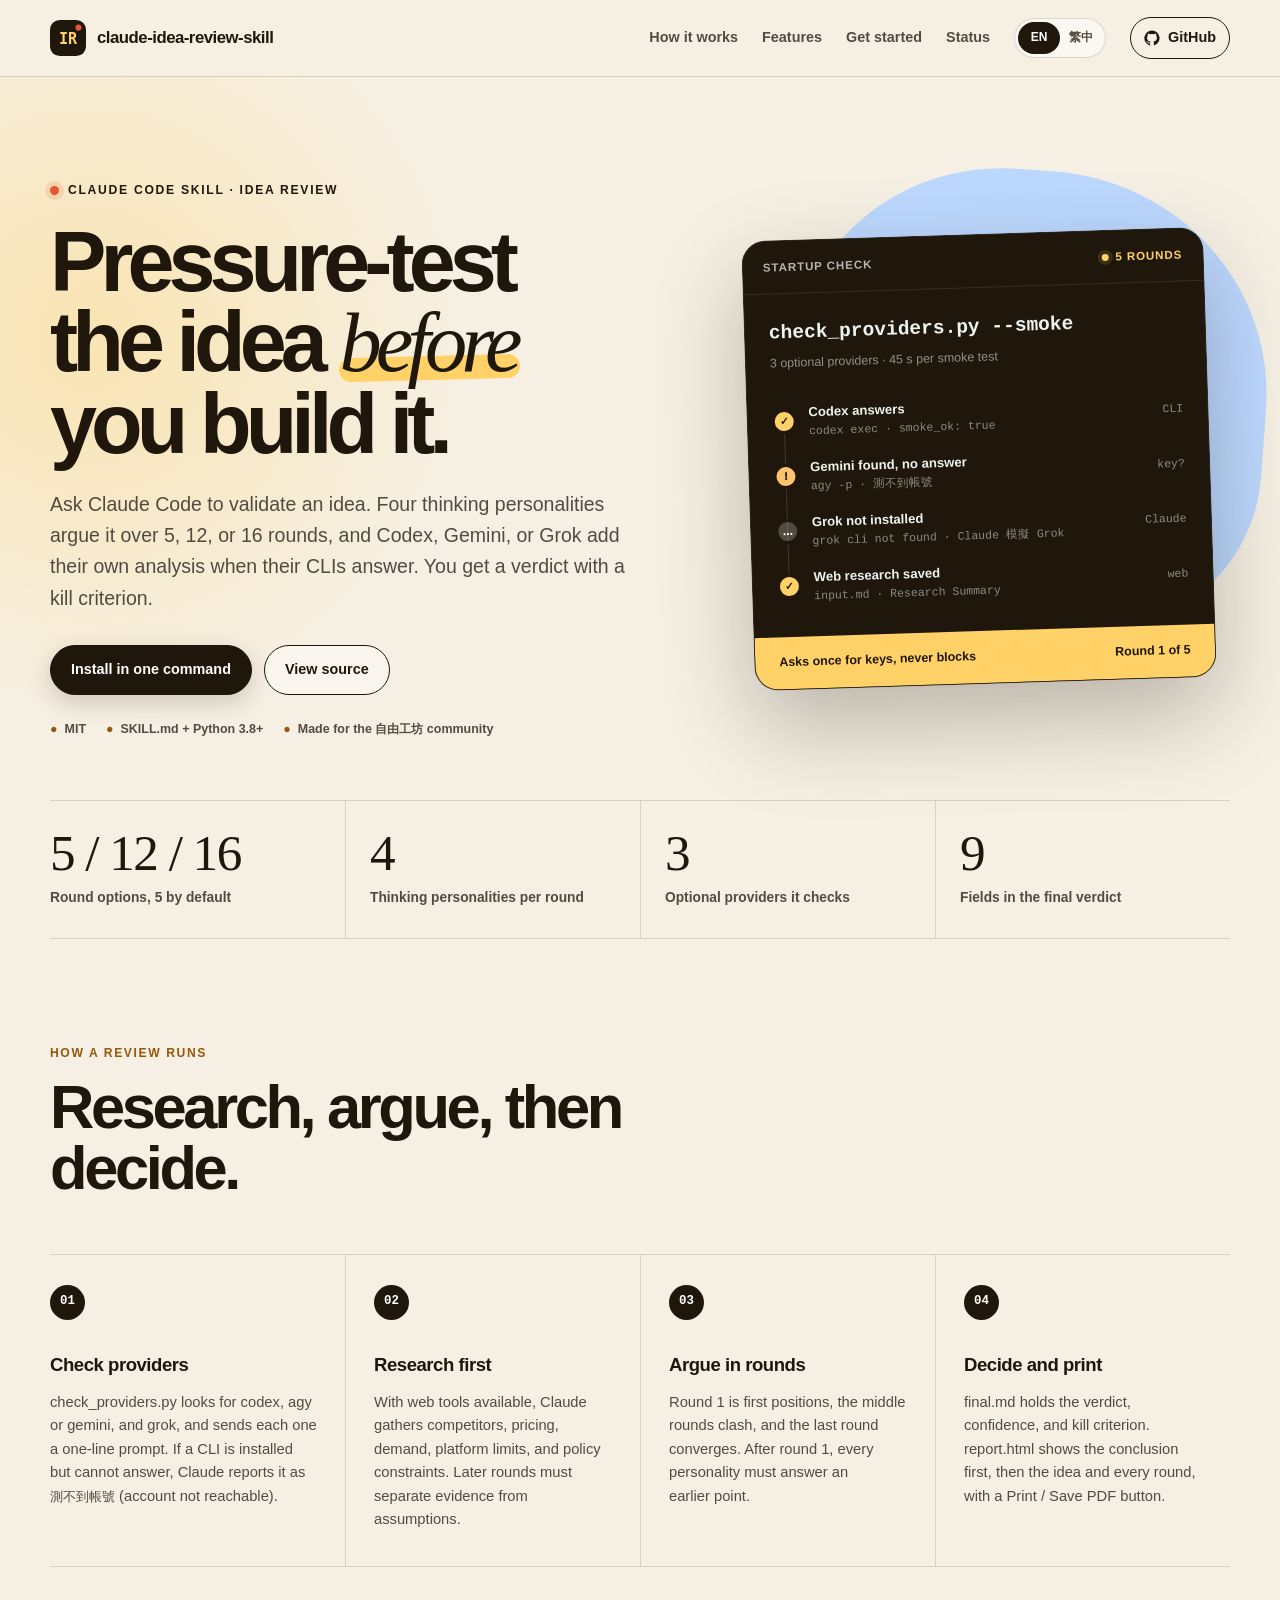
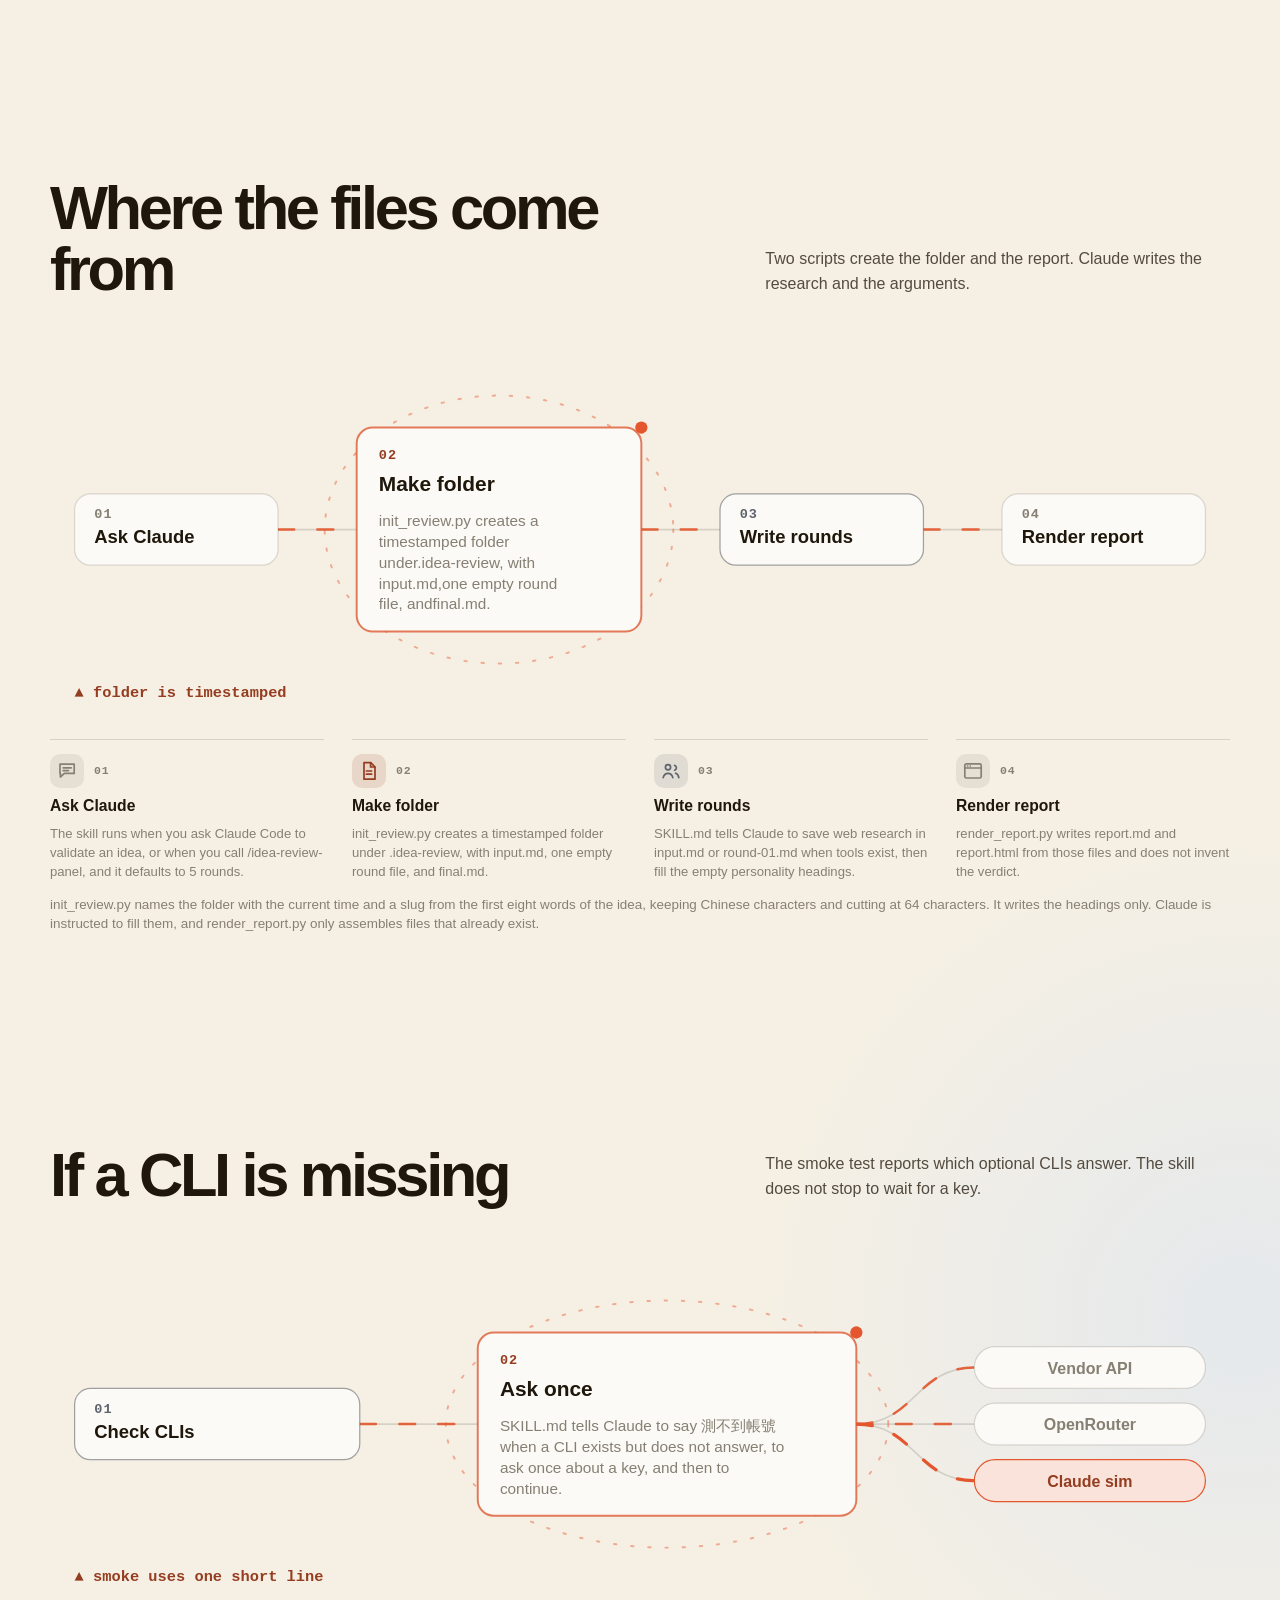
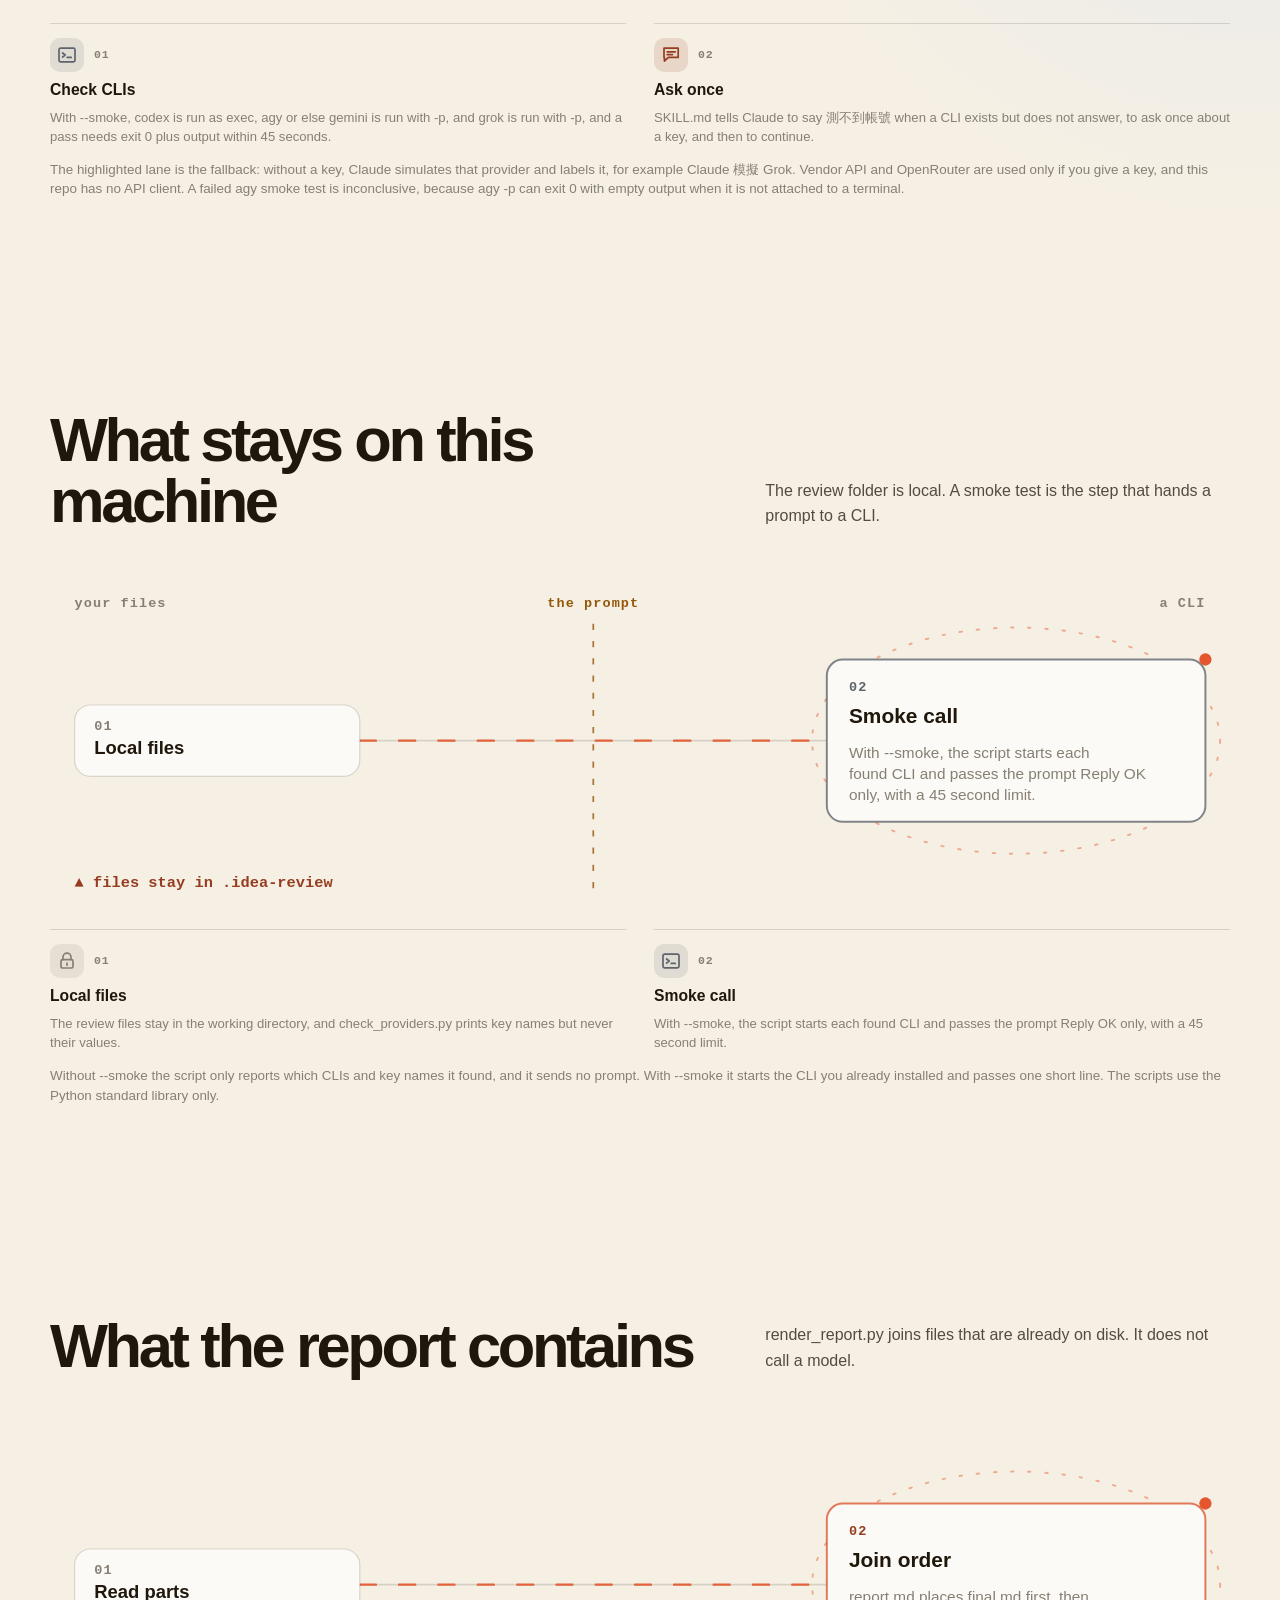
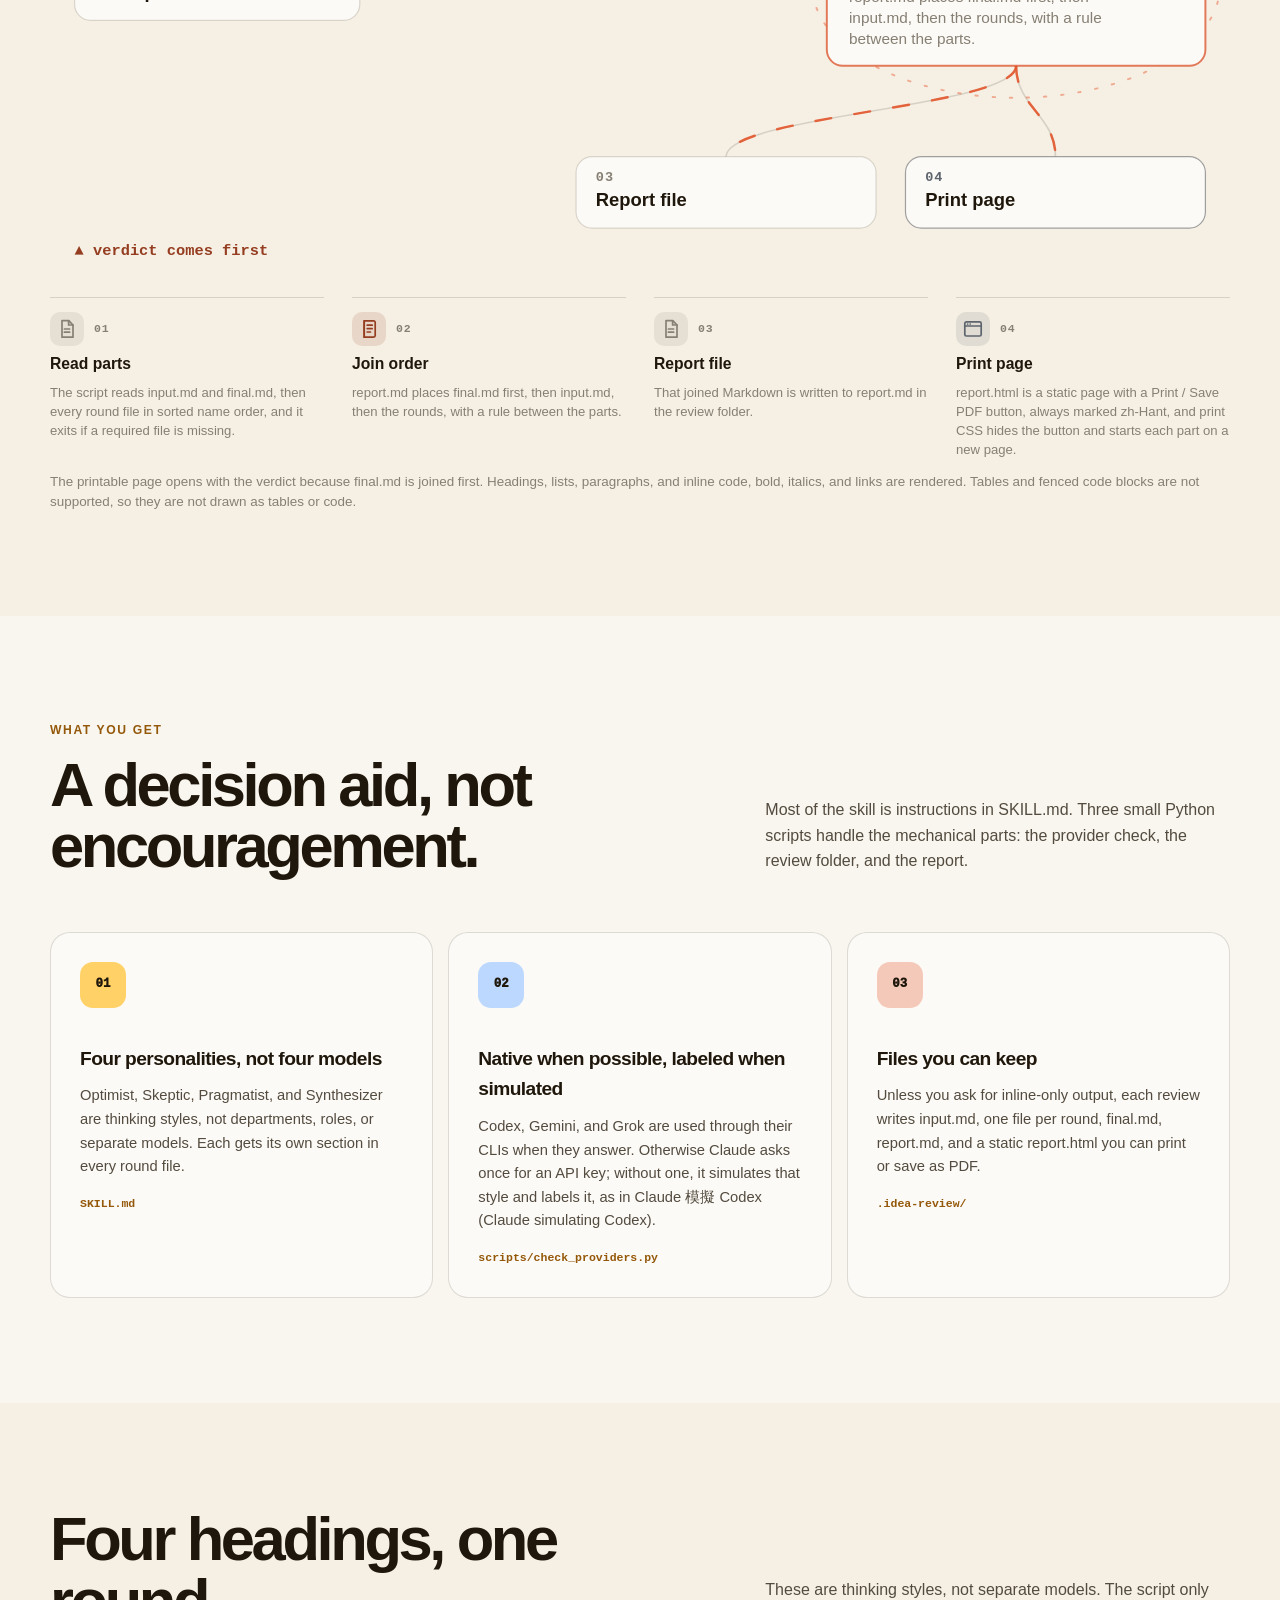
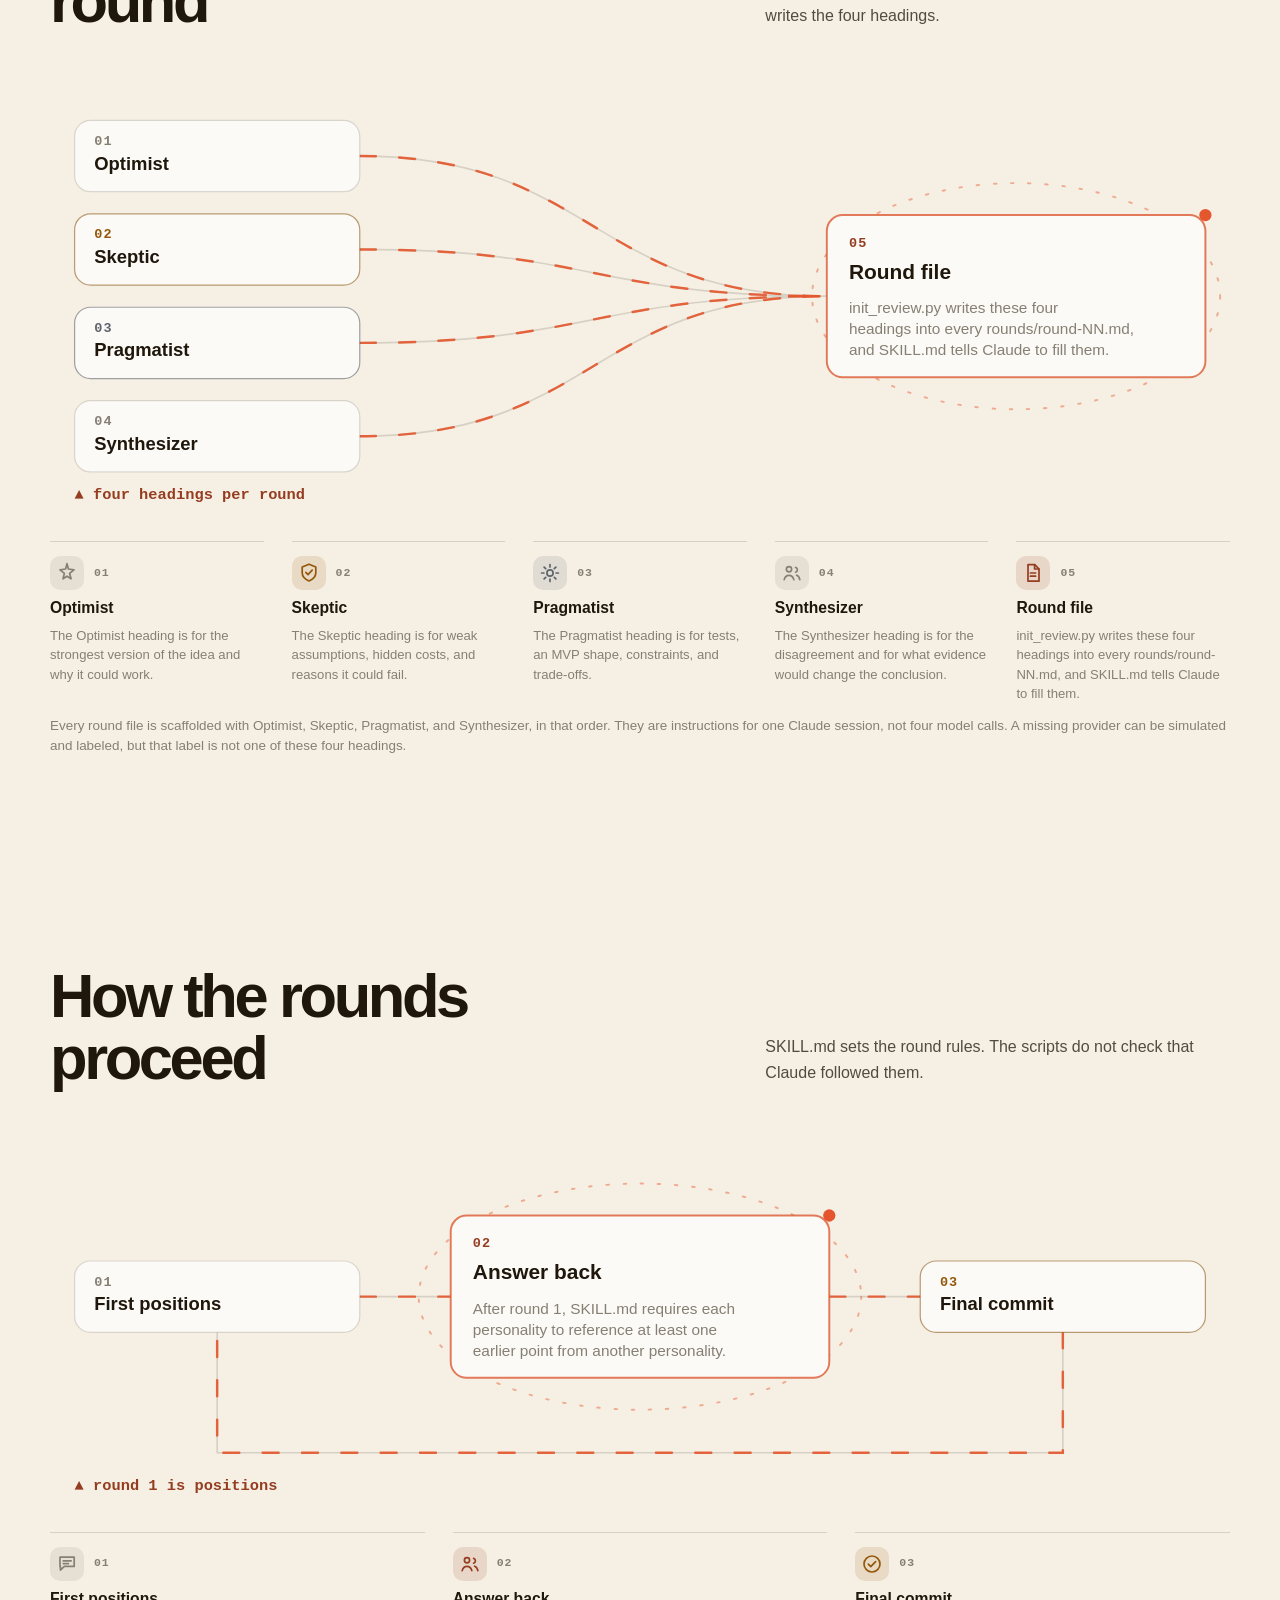
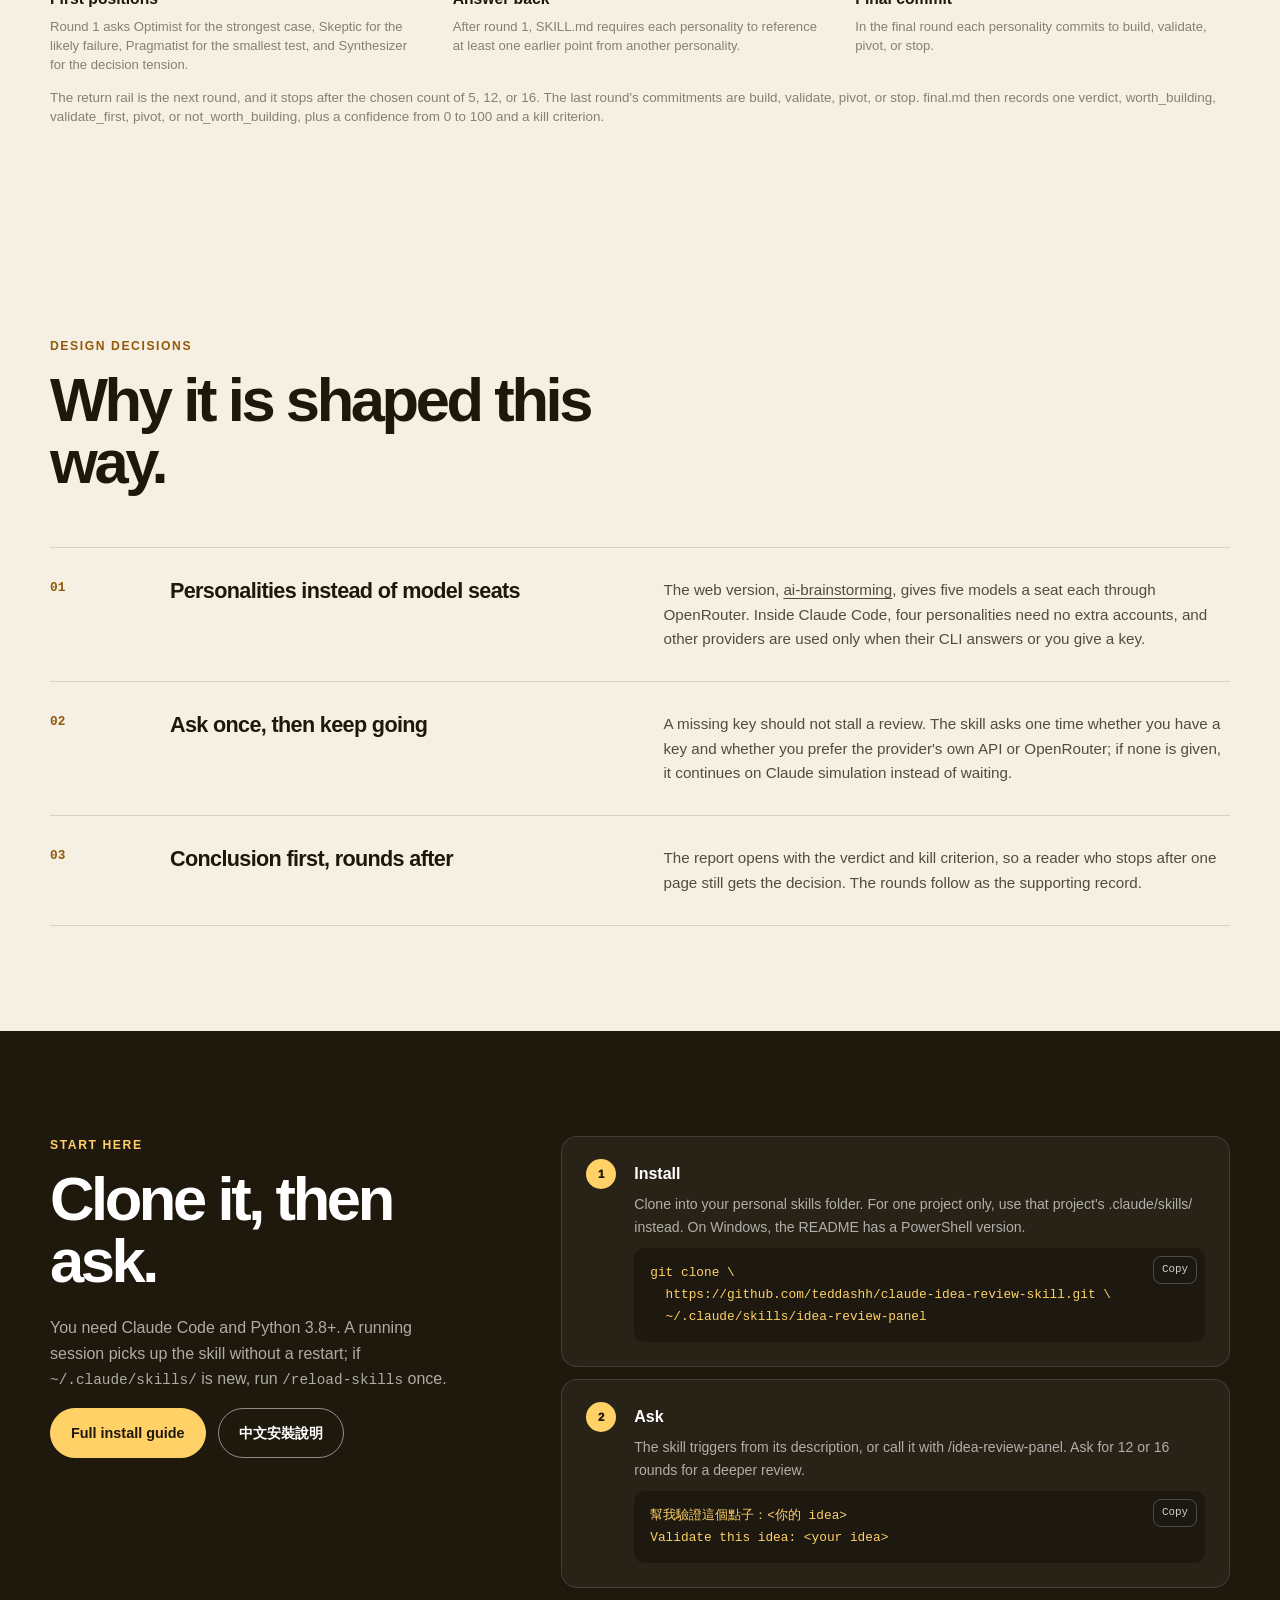
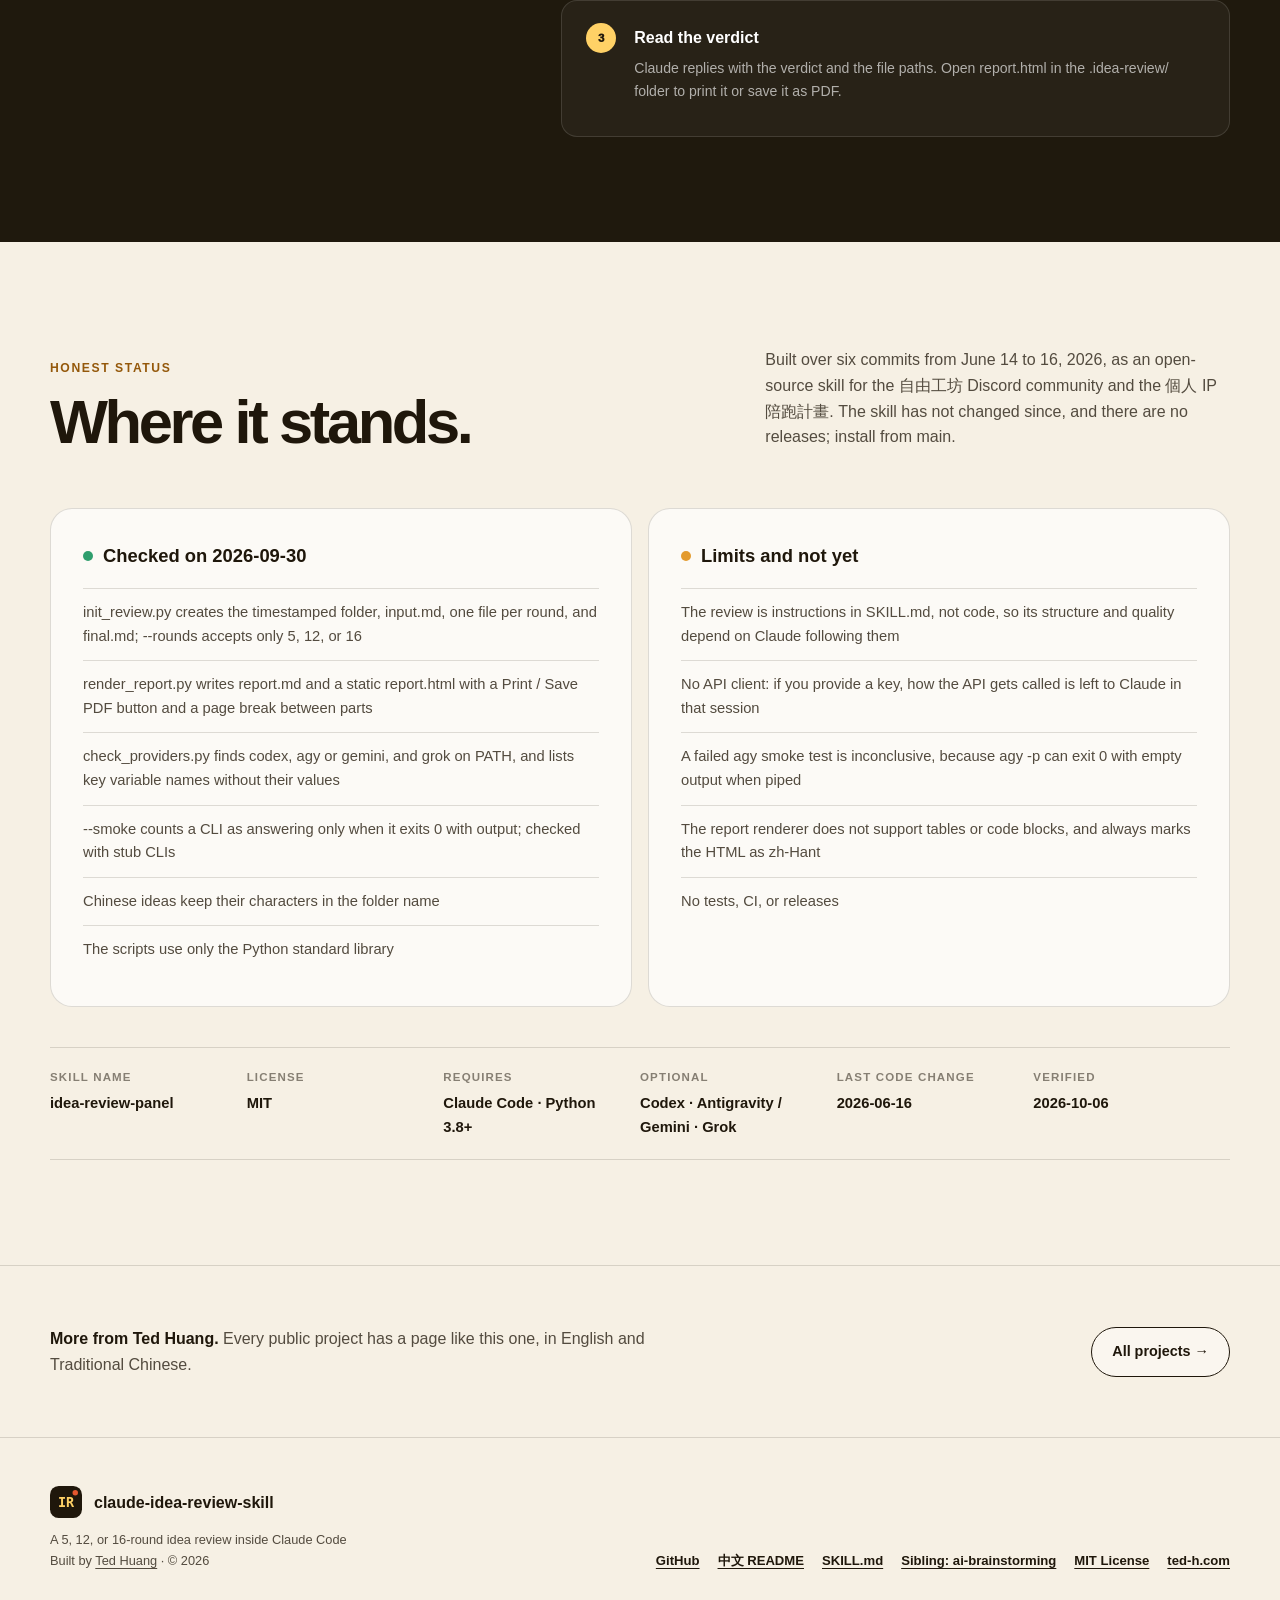
==== commit 94cf06ae: "Add animated diagrams that explain provider checks, round files, and the report" ====
--- a/site/index.html
+++ b/site/index.html
@@ -21,6 +21,8 @@
 <link rel="stylesheet" href="styles.css">
 <script src="lang.js"></script>
 <script src="app.js" defer></script>
+<link rel="stylesheet" href="flow.css">
+<script src="flow.js" defer></script>
 <script type="application/ld+json">{"@context": "https://schema.org", "@type": "SoftwareSourceCode", "name": "claude-idea-review-skill", "codeRepository": "https://github.com/teddashh/claude-idea-review-skill", "description": "An open-source Claude Code skill that researches an idea, has four thinking personalities argue it over 5, 12, or 16 rounds, and saves a verdict, a kill criterion, and a printable report.", "author": {"@type": "Person", "name": "Ted Huang", "url": "https://www.ted-h.com"}, "url": "https://teddashh.github.io/claude-idea-review-skill/", "programmingLanguage": "Python", "license": "https://spdx.org/licenses/MIT.html"}</script>
 </head>
 <body>
@@ -31,20 +33,26 @@
 <nav class="site-nav" id="site-navigation" aria-label="Primary">
 <a href="#how"><span class="lang-en">How it works</span><span class="lang-zh" lang="zh-Hant">運作方式</span></a><a href="#features"><span class="lang-en">Features</span><span class="lang-zh" lang="zh-Hant">功能</span></a><a href="#start"><span class="lang-en">Get started</span><span class="lang-zh" lang="zh-Hant">開始使用</span></a><a href="#status"><span class="lang-en">Status</span><span class="lang-zh" lang="zh-Hant">目前狀態</span></a>
 <div class="language-switch" role="group" aria-label="Language / 語言"><button type="button" data-language="en" aria-pressed="true">EN</button><button type="button" data-language="zh" aria-pressed="false">繁中</button></div>
-<a class="github-link" href="https://github.com/teddashh/claude-idea-review-skill"><svg viewBox="0 0 24 24" aria-hidden="true"><path fill="currentColor" d="M12 .7a11.5 11.5 0 0 0-3.64 22.4c.58.1.79-.25.79-.56v-2.24c-3.22.7-3.9-1.37-3.9-1.37-.52-1.34-1.28-1.7-1.28-1.7-1.05-.72.08-.7.08-.7 1.16.08 1.77 1.19 1.77 1.19 1.03 1.77 2.7 1.26 3.36.96.1-.75.4-1.26.73-1.55-2.57-.29-5.28-1.29-5.28-5.69 0-1.26.45-2.28 1.19-3.09-.12-.29-.52-1.46.11-3.05 0 0 .97-.31 3.16 1.18a10.96 10.96 0 0 1 5.76 0c2.2-1.49 3.16-1.18 3.16-1.18.63 1.59.23 2.76.11 3.05.74.81 1.19 1.83 1.19 3.09 0 4.42-2.72 5.39-5.3 5.68.42.36.79 1.07.79 2.16v3.21c0 .31.21.67.8.56A11.5 11.5 0 0 0 12 .7Z"/></svg><span>GitHub</span></a>
+<a class="github-link" href="https://github.com/teddashh/claude-idea-review-skill"><svg viewBox="0 0 24 24" aria-hidden="true"><path fill="currentColor" d="M12 .7a11.5 11.5 0 0 0-3.64 22.4c.58.1.79-.25.79-.56v-2.24c-3.22.7-3.9-1.37-3.9-1.37-.52-1.34-1.28-1.7-1.28-1.7-1.05-.72.08-.7.08-.7 1.16.08 1.77 1.19 1.77 1.19 1.03 1.77 2.7 1.26 3.36 .96 .1-.75.4-1.26.73-1.55-2.57-.29-5.28-1.29-5.28-5.69 0-1.26.45-2.28 1.19-3.09-.12-.29-.52-1.46.11-3.05 0 0 .97-.31 3.16 1.18a10.96 10.96 0 0 1 5.76 0c2.2-1.49 3.16-1.18 3.16-1.18.63 1.59.23 2.76.11 3.05 .74 .81 1.19 1.83 1.19 3.09 0 4.42-2.72 5.39-5.3 5.68 .42 .36.79 1.07.79 2.16v3.21c0 .31.21 .67 .8.56A11.5 11.5 0 0 0 12 .7Z"/></svg><span>GitHub</span></a>
 </nav>
 </div></header>
 <main id="main">
 <section class="hero" id="top"><div class="hero-copy"><div class="eyebrow"><span class="lang-en">Claude Code skill · idea review</span><span class="lang-zh" lang="zh-Hant">Claude Code skill · 點子驗證</span></div><h1 class="lang-en">Pressure-test the idea <em>before</em> you build it.</h1><h1 class="lang-zh" lang="zh-Hant">先<em>挑戰</em>點子，<br>再決定做不做。</h1><p class="lang-en">Ask Claude Code to validate an idea. Four thinking personalities argue it over 5, 12, or 16 rounds, and Codex, Gemini, or Grok add their own analysis when their CLIs answer. You get a verdict with a kill criterion.</p><p class="lang-zh" lang="zh-Hant">請 Claude Code 驗證一個點子，四種思考個性會辯論 5、12 或 16 輪；Codex、Gemini、Grok 的 CLI 能回應時，也會加入各自的分析。最後你拿到的是附停止條件的結論。</p><div class="button-row"><a class="button button-primary" href="#start"><span class="lang-en">Install in one command</span><span class="lang-zh" lang="zh-Hant">一行指令安裝</span></a><a class="button button-secondary" href="https://github.com/teddashh/claude-idea-review-skill"><span class="lang-en">View source</span><span class="lang-zh" lang="zh-Hant">查看原始碼</span></a></div><div class="hero-notes"><span>MIT</span><span>SKILL.md + Python 3.8+</span><span class="lang-en">Made for the 自由工坊 community</span><span class="lang-zh" lang="zh-Hant">為自由工坊社群而做</span></div></div><div class="visual-wrap"><div class="panel"><div class="panel-top"><span><span class="lang-en">Startup check</span><span class="lang-zh" lang="zh-Hant">啟動檢查</span></span><span class="live-dot"><span class="lang-en">5 rounds</span><span class="lang-zh" lang="zh-Hant">5 輪</span></span></div><div class="panel-body"><div class="panel-name">check_providers.py --smoke</div><div class="panel-meta"><span class="lang-en">3 optional providers · 45 s per smoke test</span><span class="lang-zh" lang="zh-Hant">3 個選配 provider · 每個測試 45 秒逾時</span></div><div class="check-list"><div class="check-row"><span class="check-mark is-ok">&#10003;</span><span><strong class="lang-en">Codex answers</strong><strong class="lang-zh" lang="zh-Hant">Codex 有回應</strong><small>codex exec · smoke_ok: true</small></span><span class="check-side">CLI</span></div><div class="check-row"><span class="check-mark is-warn">!</span><span><strong class="lang-en">Gemini found, no answer</strong><strong class="lang-zh" lang="zh-Hant">找到 Gemini，但沒有回應</strong><small>agy -p · 測不到帳號</small></span><span class="check-side">key?</span></div><div class="check-row"><span class="check-mark is-wait">&#8230;</span><span><strong class="lang-en">Grok not installed</strong><strong class="lang-zh" lang="zh-Hant">沒有安裝 Grok</strong><small>grok cli not found · Claude 模擬 Grok</small></span><span class="check-side">Claude</span></div><div class="check-row"><span class="check-mark is-ok">&#10003;</span><span><strong class="lang-en">Web research saved</strong><strong class="lang-zh" lang="zh-Hant">網路研究已存檔</strong><small>input.md · Research Summary</small></span><span class="check-side">web</span></div></div><div class="panel-footer"><span><span class="lang-en">Asks once for keys, never blocks</span><span class="lang-zh" lang="zh-Hant">key 只問一次，不會卡住</span></span><span><span class="lang-en">Round 1 of 5</span><span class="lang-zh" lang="zh-Hant">第 1 輪，共 5 輪</span></span></div></div></div></div></section>
 <div class="stats n4"><div class="stat"><span class="stat-value">5 / 12 / 16</span><span class="stat-label"><span class="lang-en">Round options, 5 by default</span><span class="lang-zh" lang="zh-Hant">可選輪數，預設 5 輪</span></span></div><div class="stat"><span class="stat-value">4</span><span class="stat-label"><span class="lang-en">Thinking personalities per round</span><span class="lang-zh" lang="zh-Hant">每輪的思考個性</span></span></div><div class="stat"><span class="stat-value">3</span><span class="stat-label"><span class="lang-en">Optional providers it checks</span><span class="lang-zh" lang="zh-Hant">會檢查的選配 provider</span></span></div><div class="stat"><span class="stat-value">9</span><span class="stat-label"><span class="lang-en">Fields in the final verdict</span><span class="lang-zh" lang="zh-Hant">最終結論的欄位</span></span></div></div>
-<section class="section" id="how"><div class="section-heading "><div><div class="section-kicker"><span class="lang-en">How a review runs</span><span class="lang-zh" lang="zh-Hant">驗證流程</span></div><h2 class="lang-en">Research, argue, then decide.</h2><h2 class="lang-zh" lang="zh-Hant">先研究，再辯論，最後下決定。</h2></div></div><div class="flow-grid n4"><article class="flow-card"><div class="flow-number">01</div><h3 class="lang-en">Check providers</h3><h3 class="lang-zh" lang="zh-Hant">檢查 provider</h3><p class="lang-en">check_providers.py looks for codex, agy or gemini, and grok, and sends each one a one-line prompt. If a CLI is installed but cannot answer, Claude reports it as <code>測不到帳號</code> (account not reachable).</p><p class="lang-zh" lang="zh-Hant">check_providers.py 會找 codex、agy 或 gemini，以及 grok，並各送一句測試提示。裝了卻無法回應的 CLI，Claude 會回報「測不到帳號」。</p></article><article class="flow-card"><div class="flow-number">02</div><h3 class="lang-en">Research first</h3><h3 class="lang-zh" lang="zh-Hant">先做研究</h3><p class="lang-en">With web tools available, Claude gathers competitors, pricing, demand, platform limits, and policy constraints. Later rounds must separate evidence from assumptions.</p><p class="lang-zh" lang="zh-Hant">有網路工具時，Claude 會先蒐集競品、價格、需求、平台限制與政策限制。之後每一輪都要分清楚哪些是證據、哪些是假設。</p></article><article class="flow-card"><div class="flow-number">03</div><h3 class="lang-en">Argue in rounds</h3><h3 class="lang-zh" lang="zh-Hant">分輪辯論</h3><p class="lang-en">Round 1 is first positions, the middle rounds clash, and the last round converges. After round 1, every personality must answer an earlier point.</p><p class="lang-zh" lang="zh-Hant">第 1 輪各自表態，中間幾輪互相攻防，最後一輪收斂。第 1 輪之後，每個個性都要回應先前的論點。</p></article><article class="flow-card"><div class="flow-number">04</div><h3 class="lang-en">Decide and print</h3><h3 class="lang-zh" lang="zh-Hant">下結論、印報告</h3><p class="lang-en">final.md holds the verdict, confidence, and kill criterion. report.html shows the conclusion first, then the idea and every round, with a Print / Save PDF button.</p><p class="lang-zh" lang="zh-Hant">final.md 記下結論、信心分數與停止條件；report.html 先放結論，接著是點子與每一輪，並附上 Print / Save PDF 按鈕。</p></article></div></section>
+<section class="section" id="how"><div class="section-heading "><div><div class="section-kicker"><span class="lang-en">How a review runs</span><span class="lang-zh" lang="zh-Hant">驗證流程</span></div><h2 class="lang-en">Research, argue, then decide.</h2><h2 class="lang-zh" lang="zh-Hant">先研究，再辯論，最後下決定。</h2></div></div><div class="flow-grid n4"><article class="flow-card"><div class="flow-number">01</div><h3 class="lang-en">Check providers</h3><h3 class="lang-zh" lang="zh-Hant">檢查 provider</h3><p class="lang-en">check_providers.py looks for codex, agy or gemini, and grok, and sends each one a one-line prompt. If a CLI is installed but cannot answer, Claude reports it as <code class="nowrap">測不到帳號</code> (account not reachable).</p><p class="lang-zh" lang="zh-Hant">check_providers.py 會找 codex、agy 或 gemini，以及 grok，並各送一句測試提示。裝了卻無法回應的 CLI，Claude 會回報「測不到帳號」。</p></article><article class="flow-card"><div class="flow-number">02</div><h3 class="lang-en">Research first</h3><h3 class="lang-zh" lang="zh-Hant">先做研究</h3><p class="lang-en">With web tools available, Claude gathers competitors, pricing, demand, platform limits, and policy constraints. Later rounds must separate evidence from assumptions.</p><p class="lang-zh" lang="zh-Hant">有網路工具時，Claude 會先蒐集競品、價格、需求、平台限制與政策限制。之後每一輪都要分清楚哪些是證據、哪些是假設。</p></article><article class="flow-card"><div class="flow-number">03</div><h3 class="lang-en">Argue in rounds</h3><h3 class="lang-zh" lang="zh-Hant">分輪辯論</h3><p class="lang-en">Round 1 is first positions, the middle rounds clash, and the last round converges. After round 1, every personality must answer an earlier point.</p><p class="lang-zh" lang="zh-Hant">第 1 輪各自表態，中間幾輪互相攻防，最後一輪收斂。第 1 輪之後，每個個性都要回應先前的論點。</p></article><article class="flow-card"><div class="flow-number">04</div><h3 class="lang-en">Decide and print</h3><h3 class="lang-zh" lang="zh-Hant">下結論、印報告</h3><p class="lang-en">final.md holds the verdict, confidence, and kill criterion. report.html shows the conclusion first, then the idea and every round, with a Print / Save PDF button.</p><p class="lang-zh" lang="zh-Hant">final.md 記下結論、信心分數與停止條件；report.html 先放結論，接著是點子與每一輪，並附上 Print / Save PDF 按鈕。</p></article></div></section>
+<section class="section" id="review-files"><div class="section-heading "><div><h2 class="lang-en">Where the files come from</h2><h2 class="lang-zh" lang="zh-Hant">檔案從哪裡來</h2></div><p class="lang-en">Two scripts create the folder and the report. Claude writes the research and the arguments.</p><p class="lang-zh" lang="zh-Hant">兩個腳本負責建立資料夾和報告。研究和論點由 Claude 寫入。</p></div><figure class="fd lang-en" data-fd="{&quot;columns&quot;:[[0],[1],[2],[3]],&quot;core&quot;:1}"><ol class="fd-legend"><li class="fd-node" data-step="0" data-tone="neutral" data-icon="chat"><span class="fd-head"><span class="fd-chip"></span><span class="fd-step" aria-hidden="true">01</span></span><p class="fd-title">Ask Claude</p><p class="fd-note">The skill runs when you ask Claude Code to validate an idea, or when you call /idea-review-panel, and it defaults to 5 rounds.</p><span class="fd-link" aria-hidden="true"></span></li><li class="fd-node" data-step="1" data-tone="accent" data-icon="doc"><span class="fd-head"><span class="fd-chip"></span><span class="fd-step" aria-hidden="true">02</span></span><p class="fd-title">Make folder</p><p class="fd-note">init_review.py creates a timestamped folder under .idea-review, with input.md, one empty round file, and final.md.</p><span class="fd-link" aria-hidden="true"></span></li><li class="fd-node" data-step="2" data-tone="info" data-icon="people"><span class="fd-head"><span class="fd-chip"></span><span class="fd-step" aria-hidden="true">03</span></span><p class="fd-title">Write rounds</p><p class="fd-note">SKILL.md tells Claude to save web research in input.md or round-01.md when tools exist, then fill the empty personality headings.</p><span class="fd-link" aria-hidden="true"></span></li><li class="fd-node" data-step="3" data-tone="neutral" data-icon="window"><span class="fd-head"><span class="fd-chip"></span><span class="fd-step" aria-hidden="true">04</span></span><p class="fd-title">Render report</p><p class="fd-note">render_report.py writes report.md and report.html from those files and does not invent the verdict.</p></li></ol><ul class="fd-ticks"><li>folder is timestamped</li><li>round files start empty</li><li>scripts skip the prose</li></ul><figcaption>init_review.py names the folder with the current time and a slug from the first eight words of the idea, keeping Chinese characters and cutting at 64 characters. It writes the headings only. Claude is instructed to fill them, and render_report.py only assembles files that already exist.</figcaption></figure><figure class="fd lang-zh" lang="zh-Hant" data-fd="{&quot;columns&quot;:[[0],[1],[2],[3]],&quot;core&quot;:1}"><ol class="fd-legend"><li class="fd-node" data-step="0" data-tone="neutral" data-icon="chat"><span class="fd-head"><span class="fd-chip"></span><span class="fd-step" aria-hidden="true">01</span></span><p class="fd-title">提出點子</p><p class="fd-note">在 Claude Code 裡請它驗證一個點子，或呼叫 /idea-review-panel，就會用到這個 skill，預設 5 輪。</p><span class="fd-link" aria-hidden="true"></span></li><li class="fd-node" data-step="1" data-tone="accent" data-icon="doc"><span class="fd-head"><span class="fd-chip"></span><span class="fd-step" aria-hidden="true">02</span></span><p class="fd-title">建立資料夾</p><p class="fd-note">init_review.py 在 .idea-review 下建立帶時間的資料夾，裡面有 input.md、每輪一個空檔，以及 final.md。</p><span class="fd-link" aria-hidden="true"></span></li><li class="fd-node" data-step="2" data-tone="info" data-icon="people"><span class="fd-head"><span class="fd-chip"></span><span class="fd-step" aria-hidden="true">03</span></span><p class="fd-title">寫入各輪</p><p class="fd-note">SKILL.md 要 Claude 在有工具時把網頁研究寫進 input.md 或 round-01.md，再填上原本空白的個性標題。</p><span class="fd-link" aria-hidden="true"></span></li><li class="fd-node" data-step="3" data-tone="neutral" data-icon="window"><span class="fd-head"><span class="fd-chip"></span><span class="fd-step" aria-hidden="true">04</span></span><p class="fd-title">產出報告</p><p class="fd-note">render_report.py 用那些檔案寫出 report.md 和 report.html，不會自己編造結論。</p></li></ol><ul class="fd-ticks"><li>資料夾帶有時間</li><li>輪次檔一開始是空的</li><li>腳本不寫論點</li></ul><figcaption>init_review.py 用目前時間和點子前八個詞組成資料夾名稱，中文字會保留，並切到 64 字。它只寫標題。Claude 依照指示填內容，render_report.py 只組裝已經存在的檔案。</figcaption></figure></section>
+<section class="section" id="provider-route"><div class="section-heading "><div><h2 class="lang-en">If a CLI is missing</h2><h2 class="lang-zh" lang="zh-Hant">CLI 不在時</h2></div><p class="lang-en">The smoke test reports which optional CLIs answer. The skill does not stop to wait for a key.</p><p class="lang-zh" lang="zh-Hant">短句探測會回報哪些選用 CLI 有回答。這個 skill 不會停下來等金鑰。</p></div><figure class="fd lang-en" data-fd="{&quot;columns&quot;:[[0],[1]],&quot;core&quot;:1,&quot;lanes&quot;:[&quot;Vendor API&quot;,&quot;OpenRouter&quot;,&quot;Claude sim&quot;],&quot;selectedLane&quot;:2}"><ol class="fd-legend"><li class="fd-node" data-step="0" data-tone="info" data-icon="terminal"><span class="fd-head"><span class="fd-chip"></span><span class="fd-step" aria-hidden="true">01</span></span><p class="fd-title">Check CLIs</p><p class="fd-note">With --smoke, codex is run as exec, agy or else gemini is run with -p, and grok is run with -p, and a pass needs exit 0 plus output within 45 seconds.</p><span class="fd-link" aria-hidden="true"></span></li><li class="fd-node" data-step="1" data-tone="accent" data-icon="chat"><span class="fd-head"><span class="fd-chip"></span><span class="fd-step" aria-hidden="true">02</span></span><p class="fd-title">Ask once</p><p class="fd-note">SKILL.md tells Claude to say 測不到帳號 when a CLI exists but does not answer, to ask once about a key, and then to continue.</p></li></ol><ul class="fd-ticks"><li>smoke uses one short line</li><li>asks once, then continues</li><li>fallback is labeled</li></ul><figcaption>The highlighted lane is the fallback: without a key, Claude simulates that provider and labels it, for example Claude 模擬 Grok. Vendor API and OpenRouter are used only if you give a key, and this repo has no API client. A failed agy smoke test is inconclusive, because agy -p can exit 0 with empty output when it is not attached to a terminal.</figcaption></figure><figure class="fd lang-zh" lang="zh-Hant" data-fd="{&quot;columns&quot;:[[0],[1]],&quot;core&quot;:1,&quot;lanes&quot;:[&quot;Vendor API&quot;,&quot;OpenRouter&quot;,&quot;Claude sim&quot;],&quot;selectedLane&quot;:2}"><ol class="fd-legend"><li class="fd-node" data-step="0" data-tone="info" data-icon="terminal"><span class="fd-head"><span class="fd-chip"></span><span class="fd-step" aria-hidden="true">01</span></span><p class="fd-title">檢查 CLI</p><p class="fd-note">加上 --smoke 時，codex 用 exec，優先用 agy、否則用 gemini，兩者都帶 -p，grok 也帶 -p；要在 45 秒內以結束碼 0 並有輸出才算通過。</p><span class="fd-link" aria-hidden="true"></span></li><li class="fd-node" data-step="1" data-tone="accent" data-icon="chat"><span class="fd-head"><span class="fd-chip"></span><span class="fd-step" aria-hidden="true">02</span></span><p class="fd-title">只問一次</p><p class="fd-note">SKILL.md 要 Claude 在 CLI 存在但沒有回答時說測不到帳號，金鑰只問一次，然後繼續。</p></li></ol><ul class="fd-ticks"><li>探測只送一句</li><li>只問一次就繼續</li><li>退回時會標明</li></ul><figcaption>反白的路線是退路：沒有金鑰時，Claude 會模擬該提供者並標明，例如 Claude 模擬 Grok。只有你提供金鑰時才走提供者 API 或 OpenRouter，而這個 repo 沒有 API 用戶端。agy 的探測失敗不能當成定論，因為 agy -p 在沒有終端機時可能以結束碼 0 結束卻沒有輸出。</figcaption></figure></section>
+<section class="section" id="local-files"><div class="section-heading "><div><h2 class="lang-en">What stays on this machine</h2><h2 class="lang-zh" lang="zh-Hant">什麼留在這台機器</h2></div><p class="lang-en">The review folder is local. A smoke test is the step that hands a prompt to a CLI.</p><p class="lang-zh" lang="zh-Hant">審查資料夾在本機。短句探測是把提示交給 CLI 的那一步。</p></div><figure class="fd lang-en" data-fd="{&quot;columns&quot;:[[0],[1]],&quot;core&quot;:1,&quot;boundaryAfter&quot;:0}"><ol class="fd-legend"><li class="fd-node" data-step="0" data-tone="neutral" data-icon="lock"><span class="fd-head"><span class="fd-chip"></span><span class="fd-step" aria-hidden="true">01</span></span><p class="fd-title">Local files</p><p class="fd-note">The review files stay in the working directory, and check_providers.py prints key names but never their values.</p><span class="fd-link" aria-hidden="true"></span></li><li class="fd-node" data-step="1" data-tone="info" data-icon="terminal"><span class="fd-head"><span class="fd-chip"></span><span class="fd-step" aria-hidden="true">02</span></span><p class="fd-title">Smoke call</p><p class="fd-note">With --smoke, the script starts each found CLI and passes the prompt Reply OK only, with a 45 second limit.</p></li></ol><ul class="fd-ticks"><li>files stay in .idea-review</li><li>key values are not printed</li><li>smoke hands off a prompt</li></ul><ul class="fd-zones"><li>your files</li><li>the prompt</li><li>a CLI</li></ul><figcaption>Without --smoke the script only reports which CLIs and key names it found, and it sends no prompt. With --smoke it starts the CLI you already installed and passes one short line. The scripts use the Python standard library only.</figcaption></figure><figure class="fd lang-zh" lang="zh-Hant" data-fd="{&quot;columns&quot;:[[0],[1]],&quot;core&quot;:1,&quot;boundaryAfter&quot;:0}"><ol class="fd-legend"><li class="fd-node" data-step="0" data-tone="neutral" data-icon="lock"><span class="fd-head"><span class="fd-chip"></span><span class="fd-step" aria-hidden="true">01</span></span><p class="fd-title">本機檔案</p><p class="fd-note">審查檔案留在工作目錄，check_providers.py 只印出金鑰名稱，不會印出金鑰的值。</p><span class="fd-link" aria-hidden="true"></span></li><li class="fd-node" data-step="1" data-tone="info" data-icon="terminal"><span class="fd-head"><span class="fd-chip"></span><span class="fd-step" aria-hidden="true">02</span></span><p class="fd-title">送出探測</p><p class="fd-note">加上 --smoke 時，腳本會啟動每個找到的 CLI，送入 Reply OK only，並以 45 秒為限。</p></li></ol><ul class="fd-ticks"><li>檔案留在 .idea-review</li><li>不會印出金鑰的值</li><li>探測會交出一句提示</li></ul><ul class="fd-zones"><li>你的檔案</li><li>這句提示</li><li>某個 CLI</li></ul><figcaption>沒有 --smoke 時，腳本只回報找到哪些 CLI 和金鑰名稱，不會送出提示。加上 --smoke 時，它會啟動你已經安裝的 CLI 並送入一句短文。這些腳本只用 Python 標準程式庫。</figcaption></figure></section>
+<section class="section" id="report-out"><div class="section-heading "><div><h2 class="lang-en">What the report contains</h2><h2 class="lang-zh" lang="zh-Hant">報告裡有什麼</h2></div><p class="lang-en">render_report.py joins files that are already on disk. It does not call a model.</p><p class="lang-zh" lang="zh-Hant">render_report.py 把磁碟上已有的檔案接起來。它不會呼叫模型。</p></div><figure class="fd lang-en" data-fd="{&quot;columns&quot;:[[0],[1]],&quot;core&quot;:1,&quot;sinks&quot;:[2,3]}"><ol class="fd-legend"><li class="fd-node" data-step="0" data-tone="neutral" data-icon="doc"><span class="fd-head"><span class="fd-chip"></span><span class="fd-step" aria-hidden="true">01</span></span><p class="fd-title">Read parts</p><p class="fd-note">The script reads input.md and final.md, then every round file in sorted name order, and it exits if a required file is missing.</p><span class="fd-link" aria-hidden="true"></span></li><li class="fd-node" data-step="1" data-tone="accent" data-icon="ledger"><span class="fd-head"><span class="fd-chip"></span><span class="fd-step" aria-hidden="true">02</span></span><p class="fd-title">Join order</p><p class="fd-note">report.md places final.md first, then input.md, then the rounds, with a rule between the parts.</p><span class="fd-link" aria-hidden="true"></span></li><li class="fd-node" data-step="2" data-tone="neutral" data-icon="doc"><span class="fd-head"><span class="fd-chip"></span><span class="fd-step" aria-hidden="true">03</span></span><p class="fd-title">Report file</p><p class="fd-note">That joined Markdown is written to report.md in the review folder.</p><span class="fd-link" aria-hidden="true"></span></li><li class="fd-node" data-step="3" data-tone="info" data-icon="window"><span class="fd-head"><span class="fd-chip"></span><span class="fd-step" aria-hidden="true">04</span></span><p class="fd-title">Print page</p><p class="fd-note">report.html is a static page with a Print / Save PDF button, always marked zh-Hant, and print CSS hides the button and starts each part on a new page.</p></li></ol><ul class="fd-ticks"><li>verdict comes first</li><li>then the idea and rounds</li><li>HTML is always zh-Hant</li></ul><figcaption>The printable page opens with the verdict because final.md is joined first. Headings, lists, paragraphs, and inline code, bold, italics, and links are rendered. Tables and fenced code blocks are not supported, so they are not drawn as tables or code.</figcaption></figure><figure class="fd lang-zh" lang="zh-Hant" data-fd="{&quot;columns&quot;:[[0],[1]],&quot;core&quot;:1,&quot;sinks&quot;:[2,3]}"><ol class="fd-legend"><li class="fd-node" data-step="0" data-tone="neutral" data-icon="doc"><span class="fd-head"><span class="fd-chip"></span><span class="fd-step" aria-hidden="true">01</span></span><p class="fd-title">讀取各檔</p><p class="fd-note">腳本讀取 input.md 和 final.md，再依檔名順序讀取每個輪次檔；必要檔案缺了就結束。</p><span class="fd-link" aria-hidden="true"></span></li><li class="fd-node" data-step="1" data-tone="accent" data-icon="ledger"><span class="fd-head"><span class="fd-chip"></span><span class="fd-step" aria-hidden="true">02</span></span><p class="fd-title">依序接合</p><p class="fd-note">report.md 先放 final.md，再放 input.md，然後是各輪，各段之間有一條分隔線。</p><span class="fd-link" aria-hidden="true"></span></li><li class="fd-node" data-step="2" data-tone="neutral" data-icon="doc"><span class="fd-head"><span class="fd-chip"></span><span class="fd-step" aria-hidden="true">03</span></span><p class="fd-title">報告檔</p><p class="fd-note">接好的 Markdown 寫入審查資料夾裡的 report.md。</p><span class="fd-link" aria-hidden="true"></span></li><li class="fd-node" data-step="3" data-tone="info" data-icon="window"><span class="fd-head"><span class="fd-chip"></span><span class="fd-step" aria-hidden="true">04</span></span><p class="fd-title">列印頁面</p><p class="fd-note">report.html 是靜態頁，有 Print / Save PDF 按鈕，一律標成 zh-Hant；列印樣式會藏起按鈕，並讓每一段從新的一頁開始。</p></li></ol><ul class="fd-ticks"><li>結論放在最前面</li><li>接著是點子和各輪</li><li>HTML 一律是 zh-Hant</li></ul><figcaption>可列印的頁面以結論開頭，因為接合時 final.md 在最前。標題、清單、段落，以及行內程式碼、粗體、斜體和連結會被轉成 HTML。表格和圍欄程式碼區塊沒有支援，所以不會畫成表格或程式碼。</figcaption></figure></section>
 <section class="tinted" id="features"><div class="section"><div class="section-heading "><div><div class="section-kicker"><span class="lang-en">What you get</span><span class="lang-zh" lang="zh-Hant">你會得到什麼</span></div><h2 class="lang-en">A decision aid, not encouragement.</h2><h2 class="lang-zh" lang="zh-Hant">要的是決策依據，不是加油打氣。</h2></div><p class="lang-en">Most of the skill is instructions in SKILL.md. Three small Python scripts handle the mechanical parts: the provider check, the review folder, and the report.</p><p class="lang-zh" lang="zh-Hant">這個 skill 大部分是 SKILL.md 裡的指示；三個小型 Python scripts 負責機械性的部分：provider 檢查、review 資料夾與報告。</p></div><div class="card-grid"><article class="card"><div class="card-icon">01</div><h3 class="lang-en">Four personalities, not four models</h3><h3 class="lang-zh" lang="zh-Hant">四種個性，不是四個模型</h3><p class="lang-en">Optimist, Skeptic, Pragmatist, and Synthesizer are thinking styles, not departments, roles, or separate models. Each gets its own section in every round file.</p><p class="lang-zh" lang="zh-Hant">Optimist、Skeptic、Pragmatist、Synthesizer 是思考風格，不是部門、職務，也不是不同的模型。每一輪的檔案裡，各自都有一段。</p><span class="tag">SKILL.md</span></article><article class="card"><div class="card-icon">02</div><h3 class="lang-en">Native when possible, labeled when simulated</h3><h3 class="lang-zh" lang="zh-Hant">能用原生就用，模擬時會標明</h3><p class="lang-en">Codex, Gemini, and Grok are used through their CLIs when they answer. Otherwise Claude asks once for an API key; without one, it simulates that style and labels it, as in Claude 模擬 Codex (Claude simulating Codex).</p><p class="lang-zh" lang="zh-Hant">Codex、Gemini、Grok 的 CLI 能回應時就直接使用；不行的話，Claude 只問一次 API key，沒有 key 就模擬該風格並標示出來，例如「Claude 模擬 Codex」。</p><span class="tag">scripts/check_providers.py</span></article><article class="card"><div class="card-icon">03</div><h3 class="lang-en">Files you can keep</h3><h3 class="lang-zh" lang="zh-Hant">留得下來的檔案</h3><p class="lang-en">Unless you ask for inline-only output, each review writes input.md, one file per round, final.md, report.md, and a static report.html you can print or save as PDF.</p><p class="lang-zh" lang="zh-Hant">除非你只要在對話裡看結果，每次 review 都會寫出 input.md、每輪一個檔案、final.md、report.md，以及可以列印或存成 PDF 的靜態 report.html。</p><span class="tag">.idea-review/</span></article></div></div></section>
+<section class="section" id="four-voices"><div class="section-heading "><div><h2 class="lang-en">Four headings, one round</h2><h2 class="lang-zh" lang="zh-Hant">一輪四個標題</h2></div><p class="lang-en">These are thinking styles, not separate models. The script only writes the four headings.</p><p class="lang-zh" lang="zh-Hant">這四個是思考風格，不是四個模型。腳本只寫出四個標題。</p></div><figure class="fd lang-en" data-fd="{&quot;columns&quot;:[[0,1,2,3],[4]],&quot;core&quot;:4}"><ol class="fd-legend"><li class="fd-node" data-step="0" data-tone="neutral" data-icon="spark"><span class="fd-head"><span class="fd-chip"></span><span class="fd-step" aria-hidden="true">01</span></span><p class="fd-title">Optimist</p><p class="fd-note">The Optimist heading is for the strongest version of the idea and why it could work.</p><span class="fd-link" aria-hidden="true"></span></li><li class="fd-node" data-step="1" data-tone="warn" data-icon="shield"><span class="fd-head"><span class="fd-chip"></span><span class="fd-step" aria-hidden="true">02</span></span><p class="fd-title">Skeptic</p><p class="fd-note">The Skeptic heading is for weak assumptions, hidden costs, and reasons it could fail.</p><span class="fd-link" aria-hidden="true"></span></li><li class="fd-node" data-step="2" data-tone="info" data-icon="gear"><span class="fd-head"><span class="fd-chip"></span><span class="fd-step" aria-hidden="true">03</span></span><p class="fd-title">Pragmatist</p><p class="fd-note">The Pragmatist heading is for tests, an MVP shape, constraints, and trade-offs.</p><span class="fd-link" aria-hidden="true"></span></li><li class="fd-node" data-step="3" data-tone="neutral" data-icon="people"><span class="fd-head"><span class="fd-chip"></span><span class="fd-step" aria-hidden="true">04</span></span><p class="fd-title">Synthesizer</p><p class="fd-note">The Synthesizer heading is for the disagreement and for what evidence would change the conclusion.</p><span class="fd-link" aria-hidden="true"></span></li><li class="fd-node" data-step="4" data-tone="accent" data-icon="doc"><span class="fd-head"><span class="fd-chip"></span><span class="fd-step" aria-hidden="true">05</span></span><p class="fd-title">Round file</p><p class="fd-note">init_review.py writes these four headings into every rounds/round-NN.md, and SKILL.md tells Claude to fill them.</p></li></ol><ul class="fd-ticks"><li>four headings per round</li><li>styles, not model seats</li><li>Claude fills the prose</li></ul><figcaption>Every round file is scaffolded with Optimist, Skeptic, Pragmatist, and Synthesizer, in that order. They are instructions for one Claude session, not four model calls. A missing provider can be simulated and labeled, but that label is not one of these four headings.</figcaption></figure><figure class="fd lang-zh" lang="zh-Hant" data-fd="{&quot;columns&quot;:[[0,1,2,3],[4]],&quot;core&quot;:4}"><ol class="fd-legend"><li class="fd-node" data-step="0" data-tone="neutral" data-icon="spark"><span class="fd-head"><span class="fd-chip"></span><span class="fd-step" aria-hidden="true">01</span></span><p class="fd-title">樂觀者</p><p class="fd-note">Optimist 這一段要寫出點子最強的版本，以及它為什麼可能成立。</p><span class="fd-link" aria-hidden="true"></span></li><li class="fd-node" data-step="1" data-tone="warn" data-icon="shield"><span class="fd-head"><span class="fd-chip"></span><span class="fd-step" aria-hidden="true">02</span></span><p class="fd-title">懷疑者</p><p class="fd-note">Skeptic 這一段要寫出脆弱假設、隱藏成本，以及它可能失敗的原因。</p><span class="fd-link" aria-hidden="true"></span></li><li class="fd-node" data-step="2" data-tone="info" data-icon="gear"><span class="fd-head"><span class="fd-chip"></span><span class="fd-step" aria-hidden="true">03</span></span><p class="fd-title">務實者</p><p class="fd-note">Pragmatist 這一段要寫成可做的測試、MVP 的形狀、限制和取捨。</p><span class="fd-link" aria-hidden="true"></span></li><li class="fd-node" data-step="3" data-tone="neutral" data-icon="people"><span class="fd-head"><span class="fd-chip"></span><span class="fd-step" aria-hidden="true">04</span></span><p class="fd-title">統合者</p><p class="fd-note">Synthesizer 這一段要整理分歧，並寫出什麼證據會改變結論。</p><span class="fd-link" aria-hidden="true"></span></li><li class="fd-node" data-step="4" data-tone="accent" data-icon="doc"><span class="fd-head"><span class="fd-chip"></span><span class="fd-step" aria-hidden="true">05</span></span><p class="fd-title">該輪檔案</p><p class="fd-note">init_review.py 在每個 rounds/round-NN.md 寫入這四個標題，SKILL.md 再要 Claude 填上內容。</p></li></ol><ul class="fd-ticks"><li>每輪四個標題</li><li>是風格，不是席位</li><li>內文由 Claude 填寫</li></ul><figcaption>每個輪次檔都會先放上 Optimist、Skeptic、Pragmatist、Synthesizer，順序固定。它們是給同一次 Claude 工作階段的指示，不是四次模型呼叫。缺少的提供者可以被模擬並標明，但那個標籤不是這四個標題之一。</figcaption></figure></section>
+<section class="section" id="round-cycle"><div class="section-heading "><div><h2 class="lang-en">How the rounds proceed</h2><h2 class="lang-zh" lang="zh-Hant">輪次怎麼往下走</h2></div><p class="lang-en">SKILL.md sets the round rules. The scripts do not check that Claude followed them.</p><p class="lang-zh" lang="zh-Hant">輪次規則寫在 SKILL.md。腳本不會檢查 Claude 有沒有照做。</p></div><figure class="fd lang-en" data-fd="{&quot;columns&quot;:[[0],[1],[2]],&quot;core&quot;:1,&quot;loop&quot;:true}"><ol class="fd-legend"><li class="fd-node" data-step="0" data-tone="neutral" data-icon="chat"><span class="fd-head"><span class="fd-chip"></span><span class="fd-step" aria-hidden="true">01</span></span><p class="fd-title">First positions</p><p class="fd-note">Round 1 asks Optimist for the strongest case, Skeptic for the likely failure, Pragmatist for the smallest test, and Synthesizer for the decision tension.</p><span class="fd-link" aria-hidden="true"></span></li><li class="fd-node" data-step="1" data-tone="accent" data-icon="people"><span class="fd-head"><span class="fd-chip"></span><span class="fd-step" aria-hidden="true">02</span></span><p class="fd-title">Answer back</p><p class="fd-note">After round 1, SKILL.md requires each personality to reference at least one earlier point from another personality.</p><span class="fd-link" aria-hidden="true"></span></li><li class="fd-node" data-step="2" data-tone="warn" data-icon="check"><span class="fd-head"><span class="fd-chip"></span><span class="fd-step" aria-hidden="true">03</span></span><p class="fd-title">Final commit</p><p class="fd-note">In the final round each personality commits to build, validate, pivot, or stop.</p></li></ol><ul class="fd-ticks"><li>round 1 is positions</li><li>later rounds must reply</li><li>stops at 5, 12, or 16</li></ul><figcaption>The return rail is the next round, and it stops after the chosen count of 5, 12, or 16. The last round&#x27;s commitments are build, validate, pivot, or stop. final.md then records one verdict, worth_building, validate_first, pivot, or not_worth_building, plus a confidence from 0 to 100 and a kill criterion.</figcaption></figure><figure class="fd lang-zh" lang="zh-Hant" data-fd="{&quot;columns&quot;:[[0],[1],[2]],&quot;core&quot;:1,&quot;loop&quot;:true}"><ol class="fd-legend"><li class="fd-node" data-step="0" data-tone="neutral" data-icon="chat"><span class="fd-head"><span class="fd-chip"></span><span class="fd-step" aria-hidden="true">01</span></span><p class="fd-title">第一輪</p><p class="fd-note">第 1 輪要 Optimist 提出最有利的說法，Skeptic 指出可能的失敗，Pragmatist 提出最小的測試，Synthesizer 寫出決策上的張力。</p><span class="fd-link" aria-hidden="true"></span></li><li class="fd-node" data-step="1" data-tone="accent" data-icon="people"><span class="fd-head"><span class="fd-chip"></span><span class="fd-step" aria-hidden="true">02</span></span><p class="fd-title">回應前文</p><p class="fd-note">第 1 輪之後，SKILL.md 要求每個個性至少回應另一個個性先前的一個論點。</p><span class="fd-link" aria-hidden="true"></span></li><li class="fd-node" data-step="2" data-tone="warn" data-icon="check"><span class="fd-head"><span class="fd-chip"></span><span class="fd-step" aria-hidden="true">03</span></span><p class="fd-title">最後一輪</p><p class="fd-note">最後一輪，每個個性要在做、先驗證、轉向或停止之中選一個。</p></li></ol><ul class="fd-ticks"><li>第 1 輪先表態</li><li>之後各輪要回應</li><li>停在 5、12 或 16</li></ul><figcaption>回程代表下一輪，選了 5、12 或 16 輪就停。最後一輪的承諾是做、先驗證、轉向或停止。final.md 再記下一個結論：worth_building、validate_first、pivot 或 not_worth_building，以及 0 到 100 的信心和一條停止條件。</figcaption></figure></section>
 <section class="section" id="decisions"><div class="section-heading "><div><div class="section-kicker"><span class="lang-en">Design decisions</span><span class="lang-zh" lang="zh-Hant">設計取捨</span></div><h2 class="lang-en">Why it is shaped this way.</h2><h2 class="lang-zh" lang="zh-Hant">為什麼這樣設計。</h2></div></div><div class="decision-list"><div class="decision"><div class="decision-num">01</div><h3 class="lang-en">Personalities instead of model seats</h3><h3 class="lang-zh" lang="zh-Hant">用思考個性，而不是模型席位</h3><p class="lang-en">The web version, <a href="https://teddashh.github.io/ai-brainstorming/">ai-brainstorming</a>, gives five models a seat each through OpenRouter. Inside Claude Code, four personalities need no extra accounts, and other providers are used only when their CLI answers or you give a key.</p><p class="lang-zh" lang="zh-Hant">網頁版的 <a href="https://teddashh.github.io/ai-brainstorming/?lang=zh-TW">ai-brainstorming</a> 透過 OpenRouter 讓五個模型各坐一席。在 Claude Code 裡，四種思考個性不需要額外帳號，其他 provider 只在 CLI 能回應或你提供 key 時才會用到。</p></div><div class="decision"><div class="decision-num">02</div><h3 class="lang-en">Ask once, then keep going</h3><h3 class="lang-zh" lang="zh-Hant">只問一次，然後繼續</h3><p class="lang-en">A missing key should not stall a review. The skill asks one time whether you have a key and whether you prefer the provider&#x27;s own API or OpenRouter; if none is given, it continues on Claude simulation instead of waiting.</p><p class="lang-zh" lang="zh-Hant">缺 key 不該讓整個 review 停下來。這個 skill 只會問一次：你有沒有 key、要用原廠 API 還是 OpenRouter；沒有提供，就改用 Claude 模擬繼續跑，不會一直等。</p></div><div class="decision"><div class="decision-num">03</div><h3 class="lang-en">Conclusion first, rounds after</h3><h3 class="lang-zh" lang="zh-Hant">先放結論，再放過程</h3><p class="lang-en">The report opens with the verdict and kill criterion, so a reader who stops after one page still gets the decision. The rounds follow as the supporting record.</p><p class="lang-zh" lang="zh-Hant">報告一開頭就是結論與停止條件，只看第一頁的人也拿得到決定；每一輪的內容放在後面，當作佐證紀錄。</p></div></div></section>
-<section class="dark-band" id="start"><div class="section qs-grid"><div><div class="section-kicker"><span class="lang-en">Start here</span><span class="lang-zh" lang="zh-Hant">從這裡開始</span></div><h2 class="lang-en">Clone it, then ask.</h2><h2 class="lang-zh" lang="zh-Hant">裝好之後，直接問。</h2><p class="lang-en">You need Claude Code and Python 3.8+. A running session picks up the skill without a restart; if <code>~/.claude/skills/</code> is new, run <code>/reload-skills</code> once.</p><p class="lang-zh" lang="zh-Hant">需要 Claude Code 與 Python 3.8 以上。正在執行的 session 不必重開就會載入這個 skill；如果 <code>~/.claude/skills/</code> 是新建立的，執行一次 <code>/reload-skills</code>。</p><div class="button-row"><a class="button button-primary" href="https://github.com/teddashh/claude-idea-review-skill/blob/main/README.md#install"><span class="lang-en">Full install guide</span><span class="lang-zh" lang="zh-Hant">英文 README 完整說明</span></a><a class="button button-secondary" href="https://github.com/teddashh/claude-idea-review-skill/blob/main/README.zh-TW.md#安裝"><span class="lang-en">中文安裝說明</span><span class="lang-zh" lang="zh-Hant">中文安裝說明</span></a></div></div><div class="steps"><article class="step"><h3 class="lang-en">Install</h3><h3 class="lang-zh" lang="zh-Hant">安裝</h3><p class="lang-en">Clone into your personal skills folder. For one project only, use that project&#x27;s .claude/skills/ instead. On Windows, the README has a PowerShell version.</p><p class="lang-zh" lang="zh-Hant">clone 到個人的 skills 資料夾；只想用在單一專案的話，改放到該專案的 .claude/skills/。Windows 的 PowerShell 版本請看 README。</p><div class="code-wrap"><pre class="code" id="code-1">git clone \
+<section class="dark-band" id="start"><div class="section qs-grid"><div><div class="section-kicker"><span class="lang-en">Start here</span><span class="lang-zh" lang="zh-Hant">從這裡開始</span></div><h2 class="lang-en">Clone it, then ask.</h2><h2 class="lang-zh" lang="zh-Hant">裝好之後，直接問。</h2><p class="lang-en">You need Claude Code and Python 3.8+. A running session picks up the skill without a restart; if <code class="nowrap">~/.claude/skills/</code> is new, run <code class="nowrap">/reload-skills</code> once.</p><p class="lang-zh" lang="zh-Hant">需要 Claude Code 與 Python 3.8 以上。正在執行的 session 不必重開就會載入這個 skill；如果 <code class="nowrap">~/.claude/skills/</code> 是新建立的，執行一次 <code class="nowrap">/reload-skills</code>。</p><div class="button-row"><a class="button button-primary" href="https://github.com/teddashh/claude-idea-review-skill/blob/main/README.md#install"><span class="lang-en">Full install guide</span><span class="lang-zh" lang="zh-Hant">英文 README 完整說明</span></a><a class="button button-secondary" href="https://github.com/teddashh/claude-idea-review-skill/blob/main/README.zh-TW.md#安裝"><span class="lang-en">中文安裝說明</span><span class="lang-zh" lang="zh-Hant">中文安裝說明</span></a></div></div><div class="steps"><article class="step"><h3 class="lang-en">Install</h3><h3 class="lang-zh" lang="zh-Hant">安裝</h3><p class="lang-en">Clone into your personal skills folder. For one project only, use that project&#x27;s .claude/skills/ instead. On Windows, the README has a PowerShell version.</p><p class="lang-zh" lang="zh-Hant">clone 到個人的 skills 資料夾；只想用在單一專案的話，改放到該專案的 .claude/skills/。Windows 的 PowerShell 版本請看 README。</p><div class="code-wrap"><pre class="code" id="code-1">git clone \
   https://github.com/teddashh/claude-idea-review-skill.git \
   ~/.claude/skills/idea-review-panel</pre><button class="copy" type="button" data-copy="code-1"><span class="idle"><span class="lang-en">Copy</span><span class="lang-zh" lang="zh-Hant">複製</span></span><span class="done"><span class="lang-en">Copied</span><span class="lang-zh" lang="zh-Hant">已複製</span></span></button></div></article><article class="step"><h3 class="lang-en">Ask</h3><h3 class="lang-zh" lang="zh-Hant">開口問</h3><p class="lang-en">The skill triggers from its description, or call it with /idea-review-panel. Ask for 12 or 16 rounds for a deeper review.</p><p class="lang-zh" lang="zh-Hant">skill 會依描述自動觸發，也可以用 /idea-review-panel 直接呼叫。想更深入，就指定 12 或 16 輪。</p><div class="code-wrap"><pre class="code" id="code-2">幫我驗證這個點子：&lt;你的 idea&gt;
 Validate this idea: &lt;your idea&gt;</pre><button class="copy" type="button" data-copy="code-2"><span class="idle"><span class="lang-en">Copy</span><span class="lang-zh" lang="zh-Hant">複製</span></span><span class="done"><span class="lang-en">Copied</span><span class="lang-zh" lang="zh-Hant">已複製</span></span></button></div></article><article class="step"><h3 class="lang-en">Read the verdict</h3><h3 class="lang-zh" lang="zh-Hant">看結論</h3><p class="lang-en">Claude replies with the verdict and the file paths. Open report.html in the .idea-review/ folder to print it or save it as PDF.</p><p class="lang-zh" lang="zh-Hant">Claude 會回覆結論與檔案路徑。打開 .idea-review/ 裡的 report.html，就能列印或存成 PDF。</p></article></div></div></section>
-<section class="section" id="status"><div class="section-heading "><div><div class="section-kicker"><span class="lang-en">Honest status</span><span class="lang-zh" lang="zh-Hant">誠實的現況</span></div><h2 class="lang-en">Where it stands.</h2><h2 class="lang-zh" lang="zh-Hant">目前的樣子。</h2></div><p class="lang-en">Built over six commits from June 14 to 16, 2026, as an open-source skill for the 自由工坊 Discord community and the 個人 IP 陪跑計畫. The skill has not changed since, and there are no releases; install from main.</p><p class="lang-zh" lang="zh-Hant">這是 2026 年 6 月 14 日到 16 日、共 6 個 commit 寫成的開源 skill，為「自由工坊」Discord 社群與個人 IP 陪跑計畫而做。之後 skill 本身沒有再更新，也沒有 release，請直接從 main 安裝。</p></div><div class="status-grid"><div class="status-col"><h3 class="lang-en">Checked on 2026-09-30</h3><h3 class="lang-zh" lang="zh-Hant">2026-09-30 實測</h3><ul><li class="lang-en">init_review.py creates the timestamped folder, input.md, one file per round, and final.md; --rounds accepts only 5, 12, or 16</li><li class="lang-zh" lang="zh-Hant">init_review.py 會建立帶時間戳記的資料夾、input.md、每輪一個檔案與 final.md；--rounds 只接受 5、12、16</li><li class="lang-en">render_report.py writes report.md and a static report.html with a Print / Save PDF button and a page break between parts</li><li class="lang-zh" lang="zh-Hant">render_report.py 會寫出 report.md 與靜態的 report.html，附 Print / Save PDF 按鈕，各部分之間會分頁</li><li class="lang-en">check_providers.py finds codex, agy or gemini, and grok on PATH, and lists key variable names without their values</li><li class="lang-zh" lang="zh-Hant">check_providers.py 能在 PATH 上找到 codex、agy 或 gemini，以及 grok，而且只列出 key 變數名稱、不印出值</li><li class="lang-en">--smoke counts a CLI as answering only when it exits 0 with output; checked with stub CLIs</li><li class="lang-zh" lang="zh-Hant">--smoke 只有在 CLI 以結束碼 0 結束、而且有輸出時才算通過；已用 stub CLI 測過</li><li class="lang-en">Chinese ideas keep their characters in the folder name</li><li class="lang-zh" lang="zh-Hant">中文點子的資料夾名稱會保留中文字</li><li class="lang-en">The scripts use only the Python standard library</li><li class="lang-zh" lang="zh-Hant">scripts 只用 Python 標準函式庫</li></ul></div><div class="status-col is-limits"><h3 class="lang-en">Limits and not yet</h3><h3 class="lang-zh" lang="zh-Hant">限制與尚未完成</h3><ul><li class="lang-en">The review is instructions in SKILL.md, not code, so its structure and quality depend on Claude following them</li><li class="lang-zh" lang="zh-Hant">review 是 SKILL.md 裡的指示，不是程式碼，結構與品質取決於 Claude 有沒有照做</li><li class="lang-en">No API client: if you provide a key, how the API gets called is left to Claude in that session</li><li class="lang-zh" lang="zh-Hant">沒有 API 用戶端：提供 key 之後怎麼呼叫 API，交給當下 session 裡的 Claude</li><li class="lang-en">A failed agy smoke test is inconclusive, because agy -p can exit 0 with empty output when piped</li><li class="lang-zh" lang="zh-Hant">agy 測試失敗不能下定論，因為 agy -p 在管線中可能以結束碼 0 結束卻沒有輸出</li><li class="lang-en">The report renderer does not support tables or code blocks, and always marks the HTML as zh-Hant</li><li class="lang-zh" lang="zh-Hant">報告產生器不支援表格與程式碼區塊，HTML 也一律標示為 zh-Hant</li><li class="lang-en">No tests, CI, or releases</li><li class="lang-zh" lang="zh-Hant">沒有測試、CI 或 release</li></ul></div></div><dl class="facts"><div class="fact"><dt><span class="lang-en">Skill name</span><span class="lang-zh" lang="zh-Hant">Skill 名稱</span></dt><dd><span>idea-review-panel</span></dd></div><div class="fact"><dt><span class="lang-en">License</span><span class="lang-zh" lang="zh-Hant">授權</span></dt><dd><span>MIT</span></dd></div><div class="fact"><dt><span class="lang-en">Requires</span><span class="lang-zh" lang="zh-Hant">需求</span></dt><dd><span>Claude Code · Python 3.8+</span></dd></div><div class="fact"><dt><span class="lang-en">Optional</span><span class="lang-zh" lang="zh-Hant">選配</span></dt><dd><span>Codex · Antigravity / Gemini · Grok</span></dd></div><div class="fact"><dt><span class="lang-en">Last code change</span><span class="lang-zh" lang="zh-Hant">最後程式更新</span></dt><dd><span>2026-06-16</span></dd></div><div class="fact"><dt><span class="lang-en">Verified</span><span class="lang-zh" lang="zh-Hant">查核日期</span></dt><dd><span>2026-09-30</span></dd></div></dl></section>
+<section class="section" id="status"><div class="section-heading "><div><div class="section-kicker"><span class="lang-en">Honest status</span><span class="lang-zh" lang="zh-Hant">誠實的現況</span></div><h2 class="lang-en">Where it stands.</h2><h2 class="lang-zh" lang="zh-Hant">目前的樣子。</h2></div><p class="lang-en">Built over six commits from June 14 to 16, 2026, as an open-source skill for the 自由工坊 Discord community and the 個人 IP 陪跑計畫. The skill has not changed since, and there are no releases; install from main.</p><p class="lang-zh" lang="zh-Hant">這是 2026 年 6 月 14 日到 16 日、共 6 個 commit 寫成的開源 skill，為「自由工坊」Discord 社群與個人 IP 陪跑計畫而做。之後 skill 本身沒有再更新，也沒有 release，請直接從 main 安裝。</p></div><div class="status-grid"><div class="status-col"><h3 class="lang-en">Checked on 2026-09-30</h3><h3 class="lang-zh" lang="zh-Hant">2026-09-30 實測</h3><ul><li class="lang-en">init_review.py creates the timestamped folder, input.md, one file per round, and final.md; --rounds accepts only 5, 12, or 16</li><li class="lang-zh" lang="zh-Hant">init_review.py 會建立帶時間戳記的資料夾、input.md、每輪一個檔案與 final.md；--rounds 只接受 5、12、16</li><li class="lang-en">render_report.py writes report.md and a static report.html with a Print / Save PDF button and a page break between parts</li><li class="lang-zh" lang="zh-Hant">render_report.py 會寫出 report.md 與靜態的 report.html，附 Print / Save PDF 按鈕，各部分之間會分頁</li><li class="lang-en">check_providers.py finds codex, agy or gemini, and grok on PATH, and lists key variable names without their values</li><li class="lang-zh" lang="zh-Hant">check_providers.py 能在 PATH 上找到 codex、agy 或 gemini，以及 grok，而且只列出 key 變數名稱、不印出值</li><li class="lang-en">--smoke counts a CLI as answering only when it exits 0 with output; checked with stub CLIs</li><li class="lang-zh" lang="zh-Hant">--smoke 只有在 CLI 以結束碼 0 結束、而且有輸出時才算通過；已用 stub CLI 測過</li><li class="lang-en">Chinese ideas keep their characters in the folder name</li><li class="lang-zh" lang="zh-Hant">中文點子的資料夾名稱會保留中文字</li><li class="lang-en">The scripts use only the Python standard library</li><li class="lang-zh" lang="zh-Hant">scripts 只用 Python 標準函式庫</li></ul></div><div class="status-col is-limits"><h3 class="lang-en">Limits and not yet</h3><h3 class="lang-zh" lang="zh-Hant">限制與尚未完成</h3><ul><li class="lang-en">The review is instructions in SKILL.md, not code, so its structure and quality depend on Claude following them</li><li class="lang-zh" lang="zh-Hant">review 是 SKILL.md 裡的指示，不是程式碼，結構與品質取決於 Claude 有沒有照做</li><li class="lang-en">No API client: if you provide a key, how the API gets called is left to Claude in that session</li><li class="lang-zh" lang="zh-Hant">沒有 API 用戶端：提供 key 之後怎麼呼叫 API，交給當下 session 裡的 Claude</li><li class="lang-en">A failed agy smoke test is inconclusive, because agy -p can exit 0 with empty output when piped</li><li class="lang-zh" lang="zh-Hant">agy 測試失敗不能下定論，因為 agy -p 在管線中可能以結束碼 0 結束卻沒有輸出</li><li class="lang-en">The report renderer does not support tables or code blocks, and always marks the HTML as zh-Hant</li><li class="lang-zh" lang="zh-Hant">報告產生器不支援表格與程式碼區塊，HTML 也一律標示為 zh-Hant</li><li class="lang-en">No tests, CI, or releases</li><li class="lang-zh" lang="zh-Hant">沒有測試、CI 或 release</li></ul></div></div><dl class="facts"><div class="fact"><dt><span class="lang-en">Skill name</span><span class="lang-zh" lang="zh-Hant">Skill 名稱</span></dt><dd><span>idea-review-panel</span></dd></div><div class="fact"><dt><span class="lang-en">License</span><span class="lang-zh" lang="zh-Hant">授權</span></dt><dd><span>MIT</span></dd></div><div class="fact"><dt><span class="lang-en">Requires</span><span class="lang-zh" lang="zh-Hant">需求</span></dt><dd><span>Claude Code · Python 3.8+</span></dd></div><div class="fact"><dt><span class="lang-en">Optional</span><span class="lang-zh" lang="zh-Hant">選配</span></dt><dd><span>Codex · Antigravity / Gemini · Grok</span></dd></div><div class="fact"><dt><span class="lang-en">Last code change</span><span class="lang-zh" lang="zh-Hant">最後程式更新</span></dt><dd><span>2026-06-16</span></dd></div><div class="fact"><dt><span class="lang-en">Verified</span><span class="lang-zh" lang="zh-Hant">查核日期</span></dt><dd><span>2026-10-06</span></dd></div></dl></section>
 <section class="more"><div class="more-inner"><p class="lang-en"><strong>More from Ted Huang.</strong> Every public project has a page like this one, in English and Traditional Chinese.</p><p class="lang-zh" lang="zh-Hant"><strong>Ted Huang 的其他作品。</strong>每個公開專案都有一頁像這樣的中英雙語介紹。</p><a class="button button-secondary" href="https://teddashh.github.io/"><span class="lang-en">All projects →</span><span class="lang-zh" lang="zh-Hant">全部專案 →</span></a></div></section>
 </main>
 <footer class="site-footer"><div class="footer-inner">
--- a/site/styles.css
+++ b/site/styles.css
@@ -79,6 +79,8 @@
   font-family: var(--mono);
   font-size: 0.9em;
 }
+
+code.nowrap { white-space: nowrap; }
 
 .skip-link {
   position: fixed;
@@ -251,7 +253,7 @@
 }
 
 .hero-copy h1.lang-zh {
-  font-size: clamp(2.8rem, 5.4vw, 5.2rem);
+  font-size: clamp(2.6rem, 4.7vw, 4.5rem);
   line-height: 1.08;
   letter-spacing: -0.04em;
 }
@@ -376,6 +378,9 @@
   text-transform: uppercase;
 }
 
+/* a long file name in the panel title wraps instead of widening the hero */
+.panel-top > span:first-child { min-width: 0; overflow-wrap: anywhere; }
+
 .live-dot {
   display: inline-flex;
   align-items: center;
@@ -1122,6 +1127,9 @@
   align-items: start;
 }
 
+/* let long code lines scroll inside their block instead of widening the grid */
+.qs-grid > * { min-width: 0; }
+
 .dark-band h2 { margin-bottom: 24px; }
 
 .dark-band p { color: color-mix(in srgb, #ffffff 64%, transparent); }
@@ -1141,6 +1149,7 @@
 
 .steps {
   display: grid;
+  grid-template-columns: minmax(0, 1fr);
   gap: 12px;
   counter-reset: setup;
 }
@@ -1323,7 +1332,8 @@
 
 .footer-inner {
   display: grid;
-  grid-template-columns: 1fr auto;
+  /* a long row of links wraps instead of squeezing the brand column */
+  grid-template-columns: minmax(16rem, 1fr) auto;
   align-items: end;
   gap: 30px;
   padding: 48px 0;
@@ -1391,7 +1401,7 @@
   .language-switch, .github-link { width: max-content; }
 
   .hero {
-    grid-template-columns: 1fr;
+    grid-template-columns: minmax(0, 1fr);
     padding-top: 76px;
   }
 
@@ -1510,3 +1520,16 @@
 
   .footer-links { justify-content: flex-start; }
 }
+
+.fd {
+  --fd-surface: var(--paper-strong);
+  --fd-edge: var(--line);
+  --fd-text: var(--ink);
+  --fd-faint: var(--ink-faint);
+  --fd-accent: var(--signal);
+  --fd-accent-ink: color-mix(in srgb, var(--signal) 60%, var(--ink));
+  --fd-warn: var(--kicker);
+  --fd-info: color-mix(in srgb, var(--accent-2) 40%, var(--ink));
+  --fd-font: inherit;
+  --fd-mono: var(--mono);
+}
--- a/site/flow.css
+++ b/site/flow.css
@@ -0,0 +1,489 @@
+/* Flow diagrams. Colors come from --fd-* on the figure; an unmapped host
+   falls back to currentColor and Canvas. Every class starts with fd-. */
+
+.fd {
+  container-type: inline-size;
+  container-name: fd;
+  position: relative;
+  margin: 1.75rem 0 0;
+  color: var(--fd-text, currentColor);
+  font-family: var(--fd-font, inherit);
+  --fd-gap: 28px;
+}
+
+.fd-svg {
+  display: block;
+  width: 100%;
+  height: auto;
+  overflow: visible;
+}
+
+.fd-svg [data-tone="neutral"] { --fd-tone: var(--fd-faint, currentColor); }
+.fd-svg [data-tone="accent"] { --fd-tone: var(--fd-accent, currentColor); }
+.fd-svg [data-tone="warn"] { --fd-tone: var(--fd-warn, currentColor); }
+.fd-svg [data-tone="info"] { --fd-tone: var(--fd-info, currentColor); }
+
+.fd-box {
+  fill: var(--fd-surface, Canvas);
+  stroke: var(--fd-edge, currentColor);
+  stroke-width: 1;
+}
+
+.fd-svg [data-tone="accent"] .fd-box,
+.fd-svg [data-tone="warn"] .fd-box,
+.fd-svg [data-tone="info"] .fd-box {
+  stroke: color-mix(in srgb, var(--fd-tone) 46%, var(--fd-edge, currentColor));
+}
+
+.fd-svg [data-kind="core"] .fd-box {
+  stroke: color-mix(in srgb, var(--fd-tone, var(--fd-accent, currentColor)) 72%, var(--fd-edge, currentColor));
+  stroke-width: 1.6;
+}
+
+.fd-svg [data-selected="true"] .fd-box {
+  fill: color-mix(in srgb, var(--fd-accent, currentColor) 14%, var(--fd-surface, Canvas));
+  stroke: var(--fd-accent, currentColor);
+}
+
+.fd-lbl {
+  fill: var(--fd-text, currentColor);
+  font-weight: 600;
+}
+
+.fd-lbl-core { font-weight: 800; }
+
+.fd-sub { fill: var(--fd-faint, currentColor); }
+
+.fd-idx,
+.fd-zone,
+.fd-boundary-label,
+.fd-tick,
+.fd-step,
+.fd-status {
+  font-family: var(--fd-mono, ui-monospace, SFMono-Regular, Menlo, Consolas, monospace);
+}
+
+.fd-idx {
+  fill: var(--fd-tone, currentColor);
+  font-weight: 700;
+  letter-spacing: 0.08em;
+}
+
+.fd-svg [data-tone="accent"] .fd-idx {
+  fill: var(--fd-accent-ink, var(--fd-accent, currentColor));
+}
+
+.fd-lane {
+  fill: var(--fd-faint, currentColor);
+  font-weight: 600;
+}
+
+.fd-svg [data-selected="true"] .fd-lane {
+  fill: var(--fd-accent-ink, var(--fd-accent, currentColor));
+}
+
+.fd-zone,
+.fd-boundary-label {
+  fill: var(--fd-faint, currentColor);
+  font-weight: 700;
+  letter-spacing: 0.08em;
+}
+
+.fd-boundary-label { fill: var(--fd-warn, currentColor); }
+
+.fd-boundary {
+  fill: none;
+  stroke: var(--fd-warn, currentColor);
+  stroke-width: 1.4;
+  stroke-opacity: 0.8;
+  stroke-dasharray: 5 9;
+  animation: fd-crawl 2.6s linear infinite;
+}
+
+.fd-wire {
+  fill: none;
+  stroke: var(--fd-edge, currentColor);
+  stroke-width: 1.4;
+}
+
+.fd-flow {
+  fill: none;
+  stroke: var(--fd-accent, currentColor);
+  stroke-width: 2;
+  stroke-linecap: round;
+  stroke-opacity: 0.9;
+  stroke-dasharray: 13 19;
+  animation: fd-flow 2.4s linear infinite;
+}
+
+.fd-flow[data-selected="true"] { stroke-width: 2.6; stroke-opacity: 1; }
+.fd-flow[data-delay="1"] { animation-delay: -0.4s; }
+.fd-flow[data-delay="2"] { animation-delay: -0.8s; }
+.fd-flow[data-delay="3"] { animation-delay: -1.2s; }
+.fd-flow[data-delay="4"] { animation-delay: -1.6s; }
+.fd-flow[data-delay="5"] { animation-delay: -2s; }
+
+.fd-halo {
+  fill: none;
+  stroke: var(--fd-accent, currentColor);
+  stroke-width: 1.6;
+  stroke-opacity: 0.45;
+  stroke-linecap: round;
+  stroke-dasharray: 2 12;
+  animation: fd-orbit 16s linear infinite;
+}
+
+.fd-pulse {
+  fill: var(--fd-accent, currentColor);
+  transform-box: fill-box;
+  transform-origin: center;
+  animation: fd-pulse 2.6s ease-out infinite;
+}
+
+.fd-bar { fill: color-mix(in srgb, var(--fd-accent, currentColor) 22%, transparent); }
+
+.fd-bar-fill {
+  fill: var(--fd-accent, currentColor);
+  transform: scaleX(0.62);
+  transform-box: fill-box;
+  transform-origin: left center;
+  animation: fd-fill 6s ease-in-out infinite;
+}
+
+/* One status line. The old line reaches opacity 0 before the next iteration. */
+.fd-tick,
+.fd-status {
+  animation: fd-tick 2.48s linear infinite;
+}
+
+.fd-tick {
+  fill: var(--fd-accent-ink, var(--fd-accent, currentColor));
+  font-weight: 600;
+}
+
+.fd-status {
+  display: none;
+  margin: 0.85rem 0 0;
+  color: var(--fd-accent-ink, var(--fd-accent, currentColor));
+  font-size: 0.78rem;
+  font-weight: 600;
+  letter-spacing: 0.01em;
+}
+
+@keyframes fd-flow { to { stroke-dashoffset: -64; } }
+@keyframes fd-crawl { to { stroke-dashoffset: -28; } }
+@keyframes fd-orbit { to { stroke-dashoffset: -280; } }
+
+@keyframes fd-pulse {
+  0% { transform: scale(0.55); opacity: 0.75; }
+  100% { transform: scale(2.1); opacity: 0; }
+}
+
+@keyframes fd-fill {
+  0%, 100% { transform: scaleX(0.36); }
+  45% { transform: scaleX(0.84); }
+}
+
+@keyframes fd-tick {
+  /* 2480ms: fade 280, hold 1760, out 280, gap 160 */
+  0% { opacity: 0; }
+  11.2903% { opacity: 1; }
+  82.2581% { opacity: 1; }
+  93.5484% { opacity: 0; }
+  100% { opacity: 0; }
+}
+
+@keyframes fd-dash-y { to { background-position: 0 12px; } }
+
+@keyframes fd-travel-y {
+  0% { transform: translateY(0); opacity: 0; }
+  14% { opacity: 1; }
+  82% { opacity: 1; }
+  100% { transform: translateY(var(--fd-gap)); opacity: 0; }
+}
+
+.fd.is-paused .fd-flow,
+.fd.is-paused .fd-halo,
+.fd.is-paused .fd-pulse,
+.fd.is-paused .fd-boundary,
+.fd.is-paused .fd-bar-fill,
+.fd.is-paused .fd-tick,
+.fd.is-paused .fd-status,
+.fd.is-paused .fd-link::before,
+.fd.is-paused .fd-link::after {
+  animation-play-state: paused;
+}
+
+.fd.is-static .fd-tick,
+.fd.is-static .fd-status {
+  animation: none;
+  opacity: 1;
+}
+
+.fd-legend {
+  display: grid;
+  grid-auto-flow: column;
+  grid-auto-columns: minmax(0, 1fr);
+  gap: var(--fd-gap);
+  margin: 1.4rem 0 0;
+  padding: 0;
+  list-style: none;
+}
+
+.fd-node {
+  position: relative;
+  min-width: 0;
+  display: flex;
+  flex-direction: column;
+  gap: 8px;
+  padding-top: 14px;
+  border-top: 1px solid var(--fd-edge, currentColor);
+}
+
+.fd-node[data-tone="neutral"] { --fd-tone: var(--fd-faint, currentColor); }
+.fd-node[data-tone="accent"] { --fd-tone: var(--fd-accent-ink, var(--fd-accent, currentColor)); }
+.fd-node[data-tone="warn"] { --fd-tone: var(--fd-warn, currentColor); }
+.fd-node[data-tone="info"] { --fd-tone: var(--fd-info, currentColor); }
+
+.fd-head {
+  display: flex;
+  align-items: center;
+  gap: 10px;
+}
+
+.fd-chip {
+  display: inline-flex;
+  width: 34px;
+  height: 34px;
+  flex: 0 0 auto;
+  align-items: center;
+  justify-content: center;
+  border-radius: 10px;
+  background: color-mix(in srgb, var(--fd-tone, currentColor) 14%, transparent);
+  color: var(--fd-tone, currentColor);
+}
+
+.fd-icon { display: block; }
+
+.fd-step {
+  font-size: 0.72rem;
+  font-weight: 700;
+  letter-spacing: 0.08em;
+  color: var(--fd-faint, currentColor);
+}
+
+.fd-title {
+  margin: 0;
+  font-size: 0.98rem;
+  font-weight: 600;
+  line-height: 1.3;
+  color: var(--fd-text, currentColor);
+}
+
+.fd-note {
+  margin: 0;
+  font-size: 0.82rem;
+  line-height: 1.45;
+  color: var(--fd-faint, currentColor);
+}
+
+.fd-link { display: none; }
+
+.fd-ticks,
+.fd-zones {
+  margin: 0.75rem 0 0;
+  padding: 0;
+  list-style: none;
+}
+
+.fd-ticks li::before { content: "\25B2\00a0"; }
+
+.fd-ticks {
+  color: var(--fd-accent-ink, var(--fd-accent, currentColor));
+  font-family: var(--fd-mono, ui-monospace, SFMono-Regular, Menlo, Consolas, monospace);
+  font-size: 0.78rem;
+  font-weight: 600;
+}
+
+.fd-zones {
+  display: flex;
+  flex-wrap: wrap;
+  gap: 0.4rem 1rem;
+  color: var(--fd-faint, currentColor);
+  font-family: var(--fd-mono, ui-monospace, SFMono-Regular, Menlo, Consolas, monospace);
+  font-size: 0.72rem;
+  font-weight: 700;
+  letter-spacing: 0.06em;
+}
+
+.fd > figcaption {
+  margin: 0.85rem 0 0;
+  color: var(--fd-faint, currentColor);
+  font-size: 0.84rem;
+  line-height: 1.45;
+}
+
+.fd.is-drawn .fd-ticks,
+.fd.is-drawn .fd-zones {
+  position: absolute;
+  width: 1px;
+  height: 1px;
+  margin: -1px;
+  padding: 0;
+  overflow: hidden;
+  clip: rect(0 0 0 0);
+  clip-path: inset(50%);
+  white-space: nowrap;
+  border: 0;
+}
+
+.fd-story + .fd-story { margin-top: 3.25rem; }
+.fd-story > h3 { margin: 0 0 0.3rem; }
+.fd-story > p { margin: 0; }
+
+@container fd (max-width: 860px) {
+  .fd { --fd-gap: 22px; }
+
+  .fd-svg { display: none; }
+
+  .fd.is-drawn .fd-status { display: block; }
+
+  .fd.is-drawn .fd-zones {
+    position: static;
+    width: auto;
+    height: auto;
+    margin: 0 0 0.75rem;
+    overflow: visible;
+    clip: auto;
+    clip-path: none;
+    white-space: normal;
+  }
+
+  .fd-legend {
+    grid-auto-flow: row;
+    grid-template-columns: minmax(0, 1fr);
+    margin-top: 0;
+  }
+
+  .fd-node {
+    padding: 16px;
+    border: 1px solid var(--fd-edge, currentColor);
+    border-radius: 14px;
+    background: var(--fd-surface, Canvas);
+  }
+
+  .fd-node[data-tone="accent"],
+  .fd-node[data-tone="warn"],
+  .fd-node[data-tone="info"] {
+    border-color: color-mix(in srgb, var(--fd-tone, currentColor) 42%, var(--fd-edge, currentColor));
+  }
+
+  .fd-link {
+    display: block;
+    position: absolute;
+    left: 32px;
+    bottom: calc(-1 * var(--fd-gap));
+    width: 8px;
+    height: var(--fd-gap);
+  }
+
+  .fd-link::before {
+    content: "";
+    position: absolute;
+    left: 3px;
+    top: 0;
+    bottom: 0;
+    width: 2px;
+    background-image: linear-gradient(180deg, var(--fd-edge, currentColor) 0 6px, transparent 6px 12px);
+    background-size: 2px 12px;
+    animation: fd-dash-y 1.6s linear infinite;
+  }
+
+  .fd-link::after {
+    content: "";
+    position: absolute;
+    top: -3px;
+    left: 1px;
+    width: 6px;
+    height: 6px;
+    border-radius: 50%;
+    background: var(--fd-accent, currentColor);
+    animation: fd-travel-y 2.8s ease-in-out infinite;
+  }
+}
+
+@media (prefers-reduced-motion: reduce) {
+  .fd-flow,
+  .fd-halo,
+  .fd-pulse,
+  .fd-boundary,
+  .fd-bar-fill,
+  .fd-tick,
+  .fd-status,
+  .fd-link::before,
+  .fd-link::after {
+    animation: none;
+  }
+
+  .fd-tick,
+  .fd-status { opacity: 1; }
+
+  .fd-bar-fill { transform: scaleX(0.62); }
+
+  .fd-pulse { opacity: 1; transform: none; }
+
+  .fd-link::after { opacity: 1; transform: none; }
+}
+
+@media (forced-colors: active) {
+  .fd {
+    --fd-surface: Canvas;
+    --fd-edge: CanvasText;
+    --fd-text: CanvasText;
+    --fd-faint: CanvasText;
+    --fd-accent: CanvasText;
+    --fd-accent-ink: CanvasText;
+    --fd-warn: CanvasText;
+    --fd-info: CanvasText;
+    --fd-tone: CanvasText;
+  }
+
+  .fd-svg [data-tone] { --fd-tone: CanvasText; }
+
+  .fd-flow,
+  .fd-halo,
+  .fd-boundary,
+  .fd-wire { stroke: CanvasText; }
+
+  .fd-pulse,
+  .fd-bar-fill,
+  .fd-tick,
+  .fd-idx,
+  .fd-boundary-label { fill: CanvasText; }
+
+  .fd-bar { fill: Canvas; stroke: CanvasText; }
+
+  .fd-svg [data-selected="true"] .fd-box {
+    fill: Canvas;
+    stroke: Highlight;
+    stroke-width: 2.4;
+  }
+
+  .fd-svg [data-selected="true"] .fd-lane,
+  .fd-flow[data-selected="true"] {
+    fill: Highlight;
+    stroke: Highlight;
+  }
+
+  .fd-node {
+    background: Canvas;
+    color: CanvasText;
+    border-color: CanvasText;
+  }
+
+  .fd-chip {
+    background: Canvas;
+    color: CanvasText;
+    forced-color-adjust: none;
+  }
+}
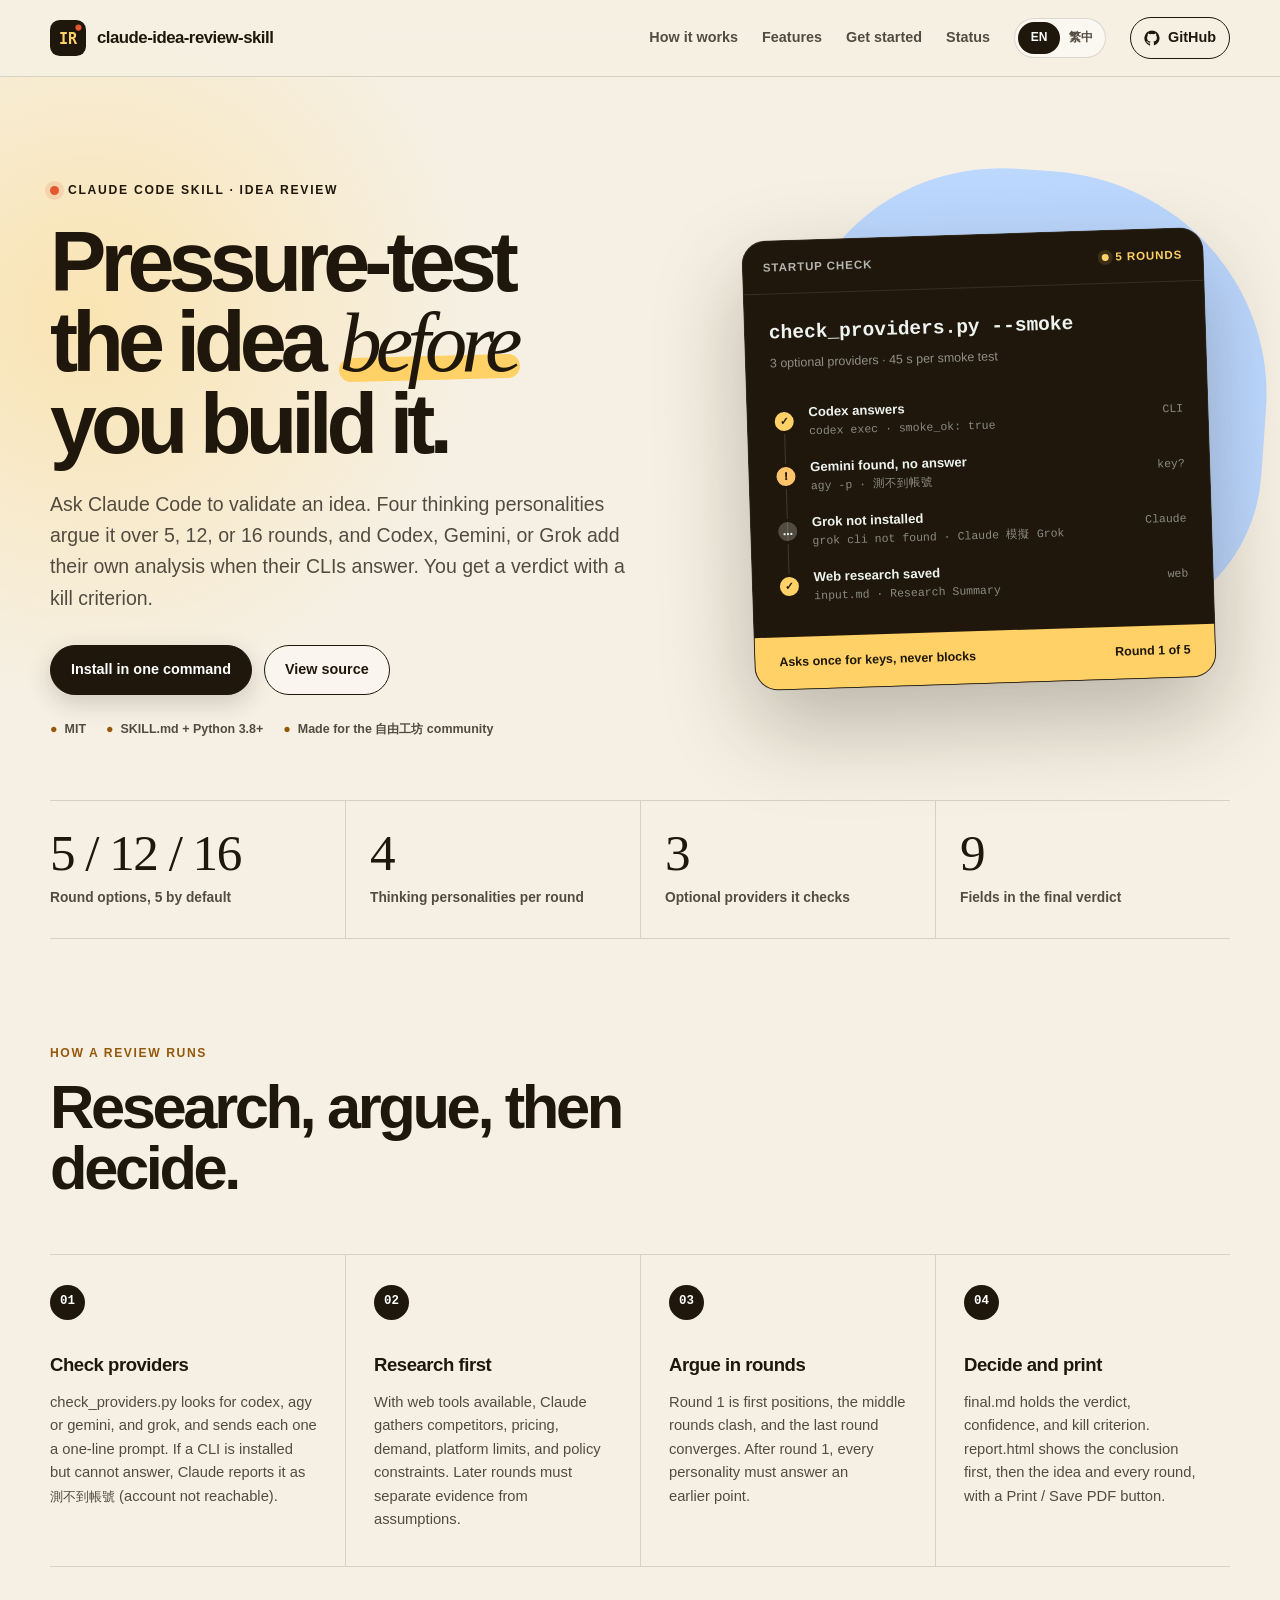
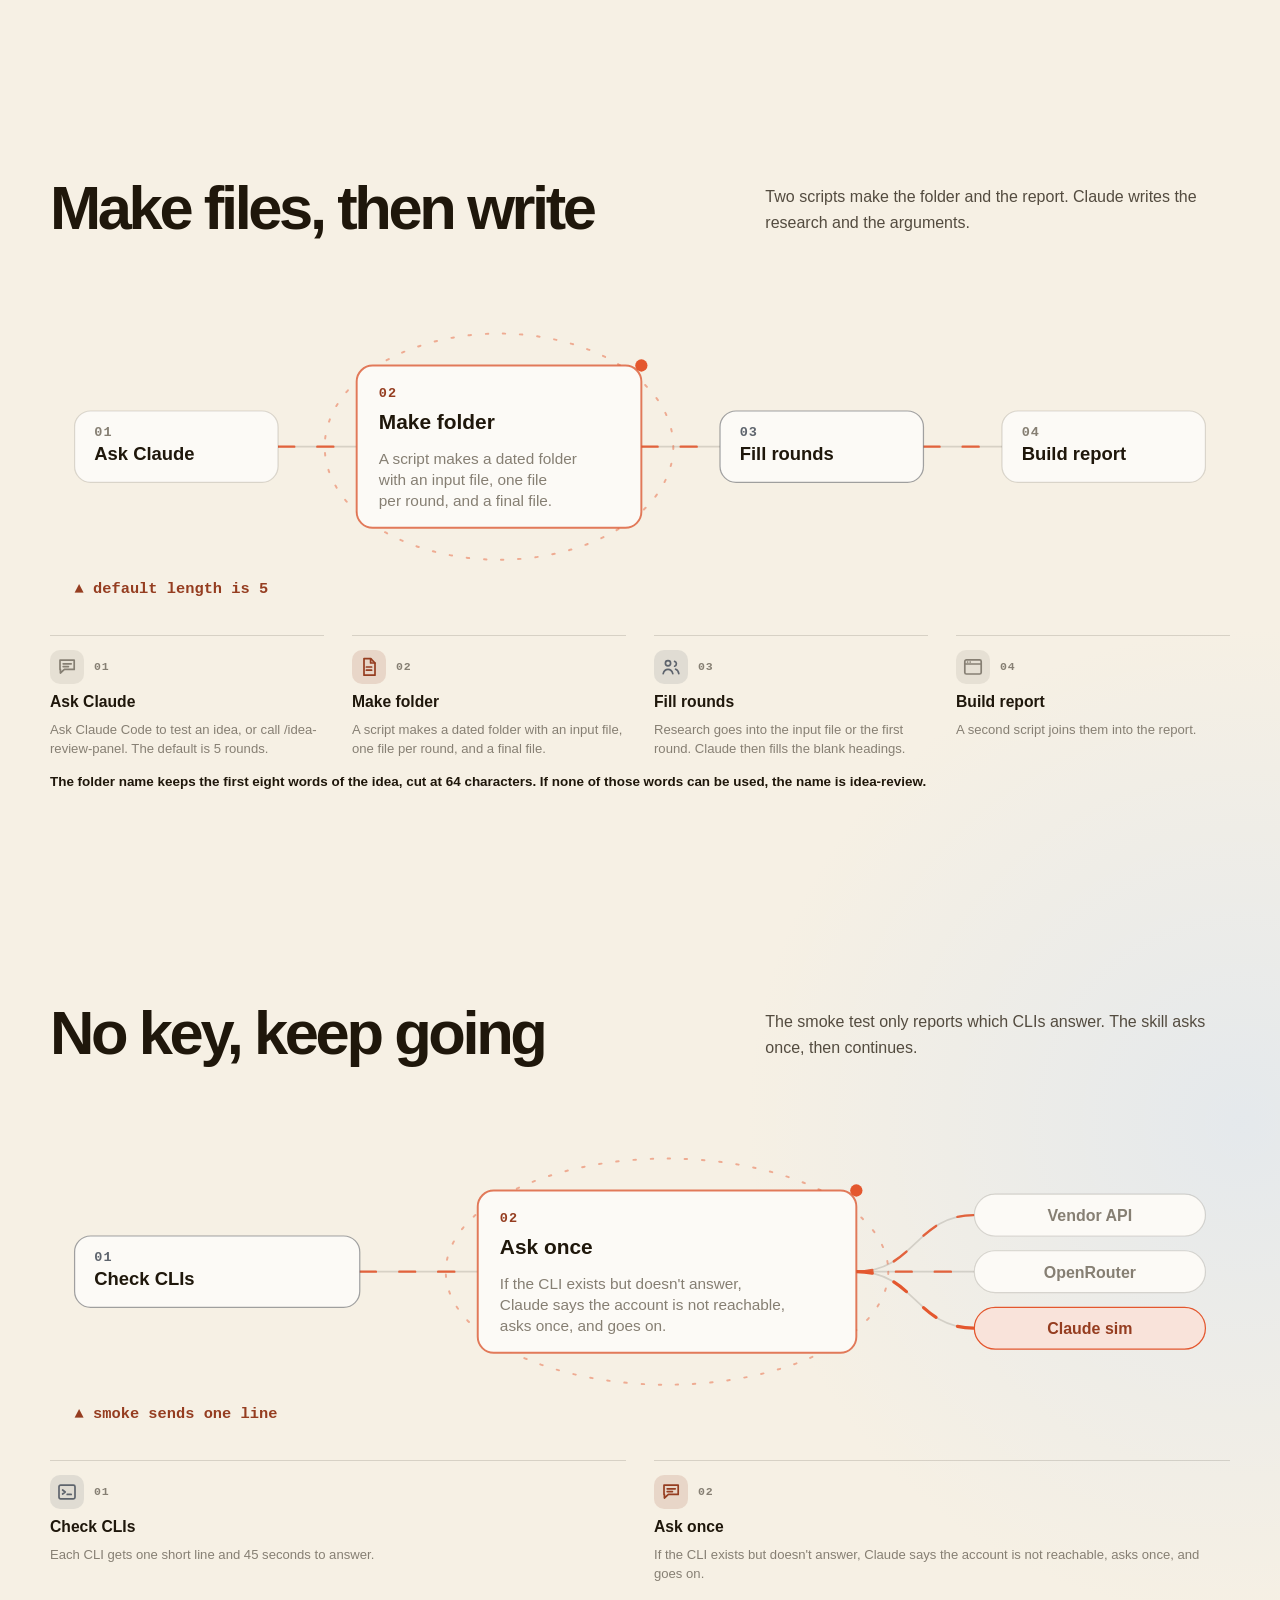
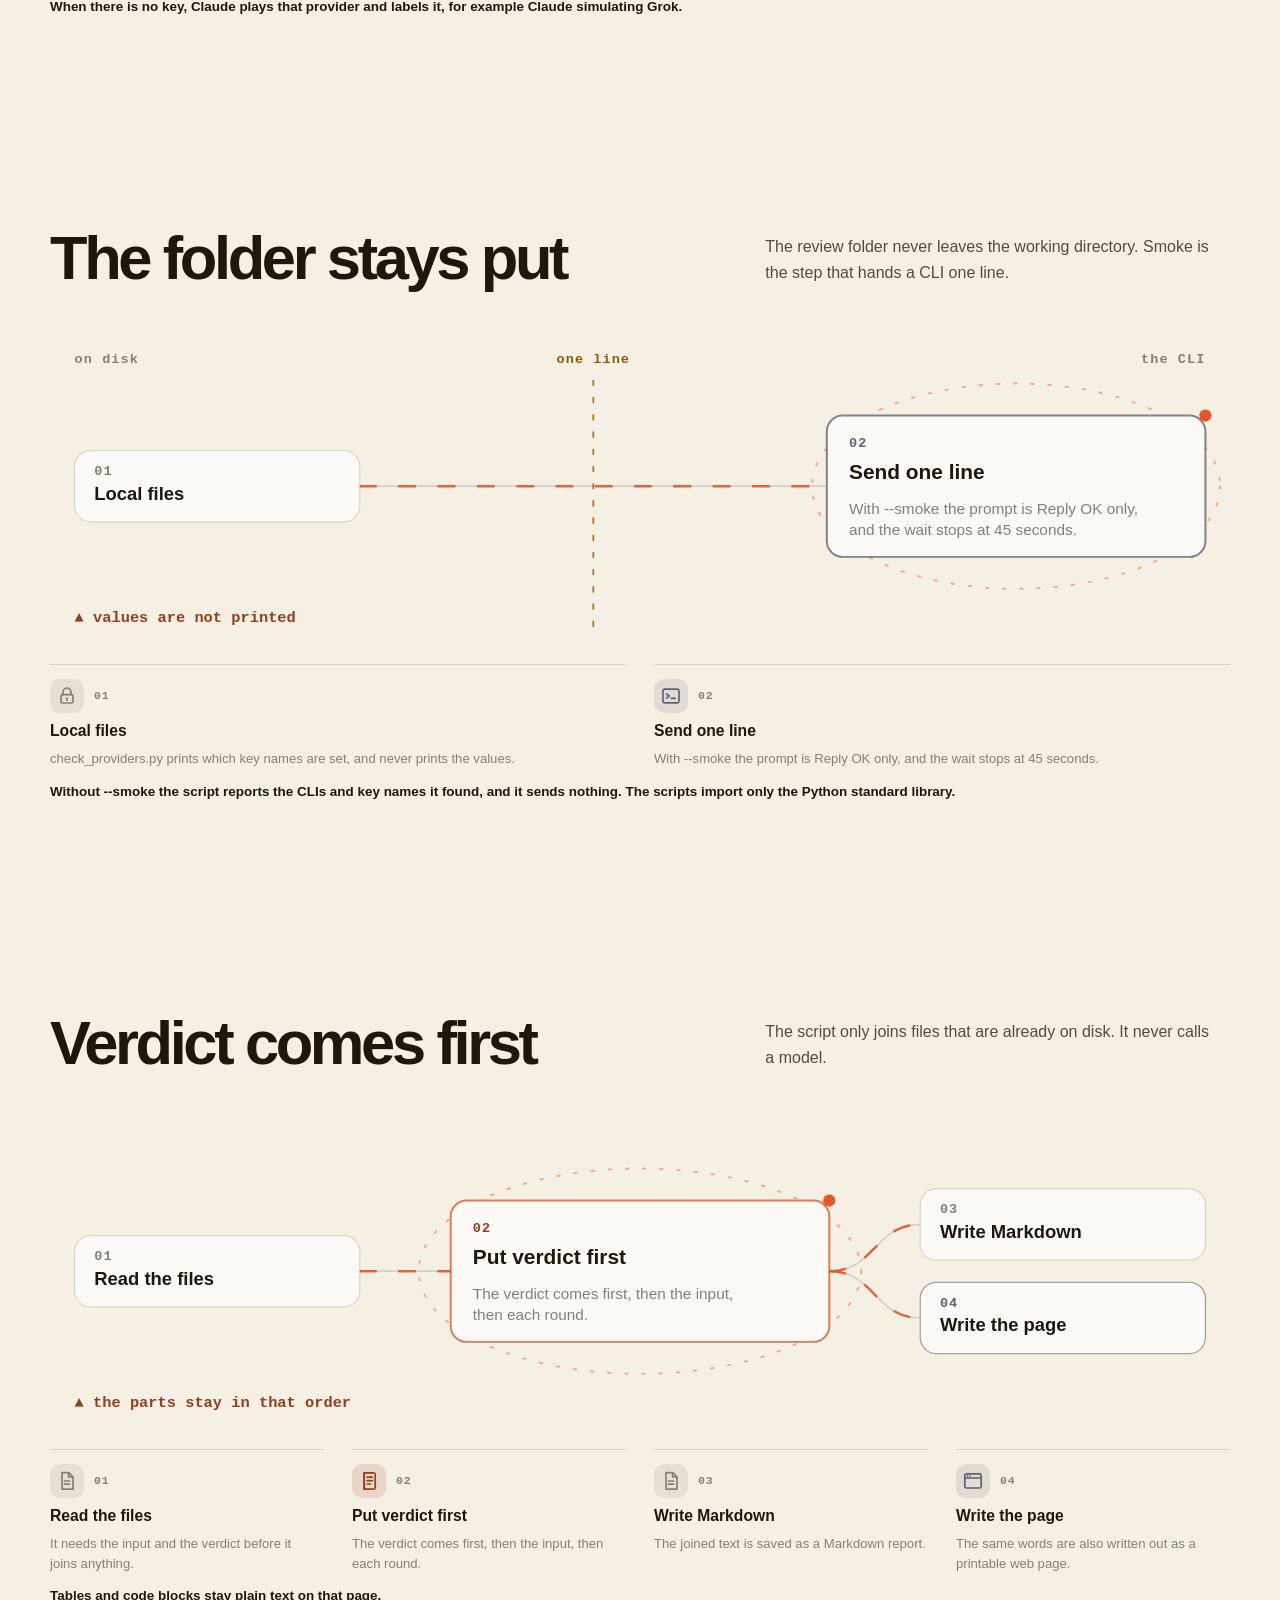
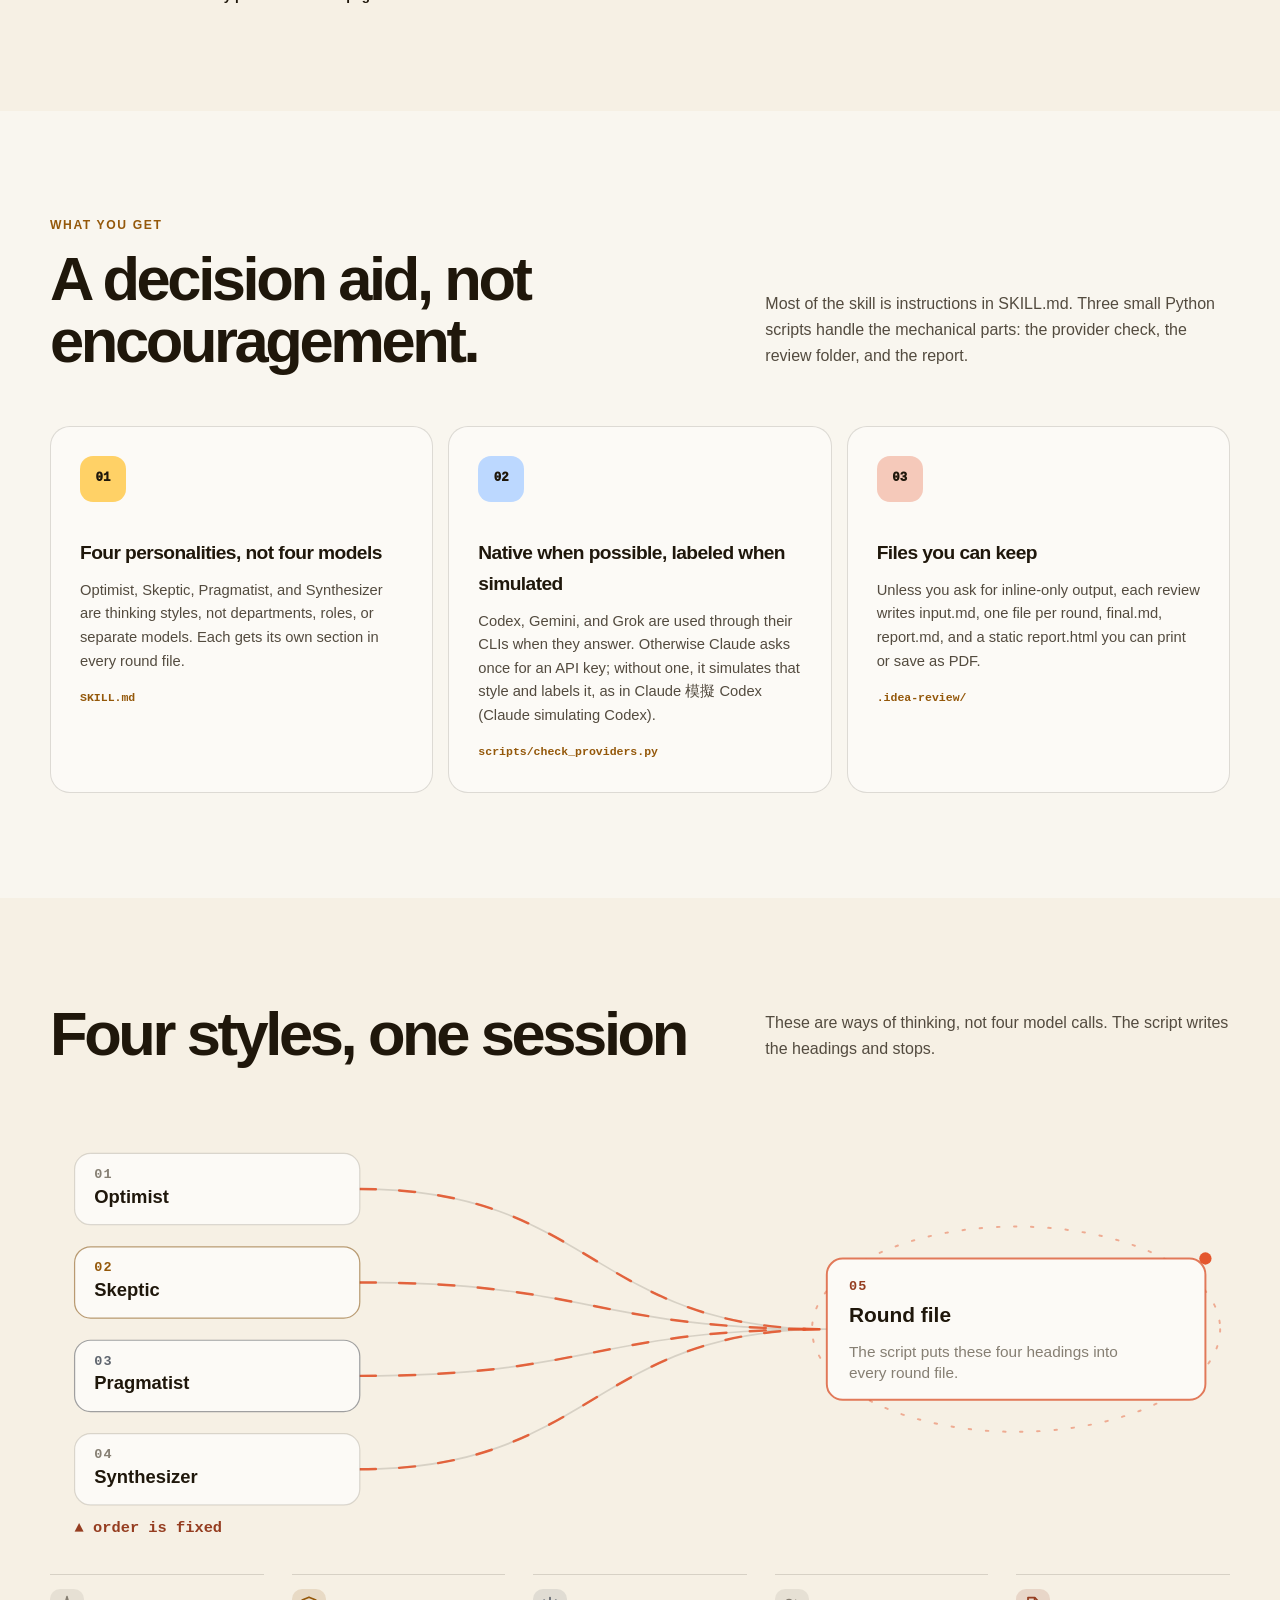
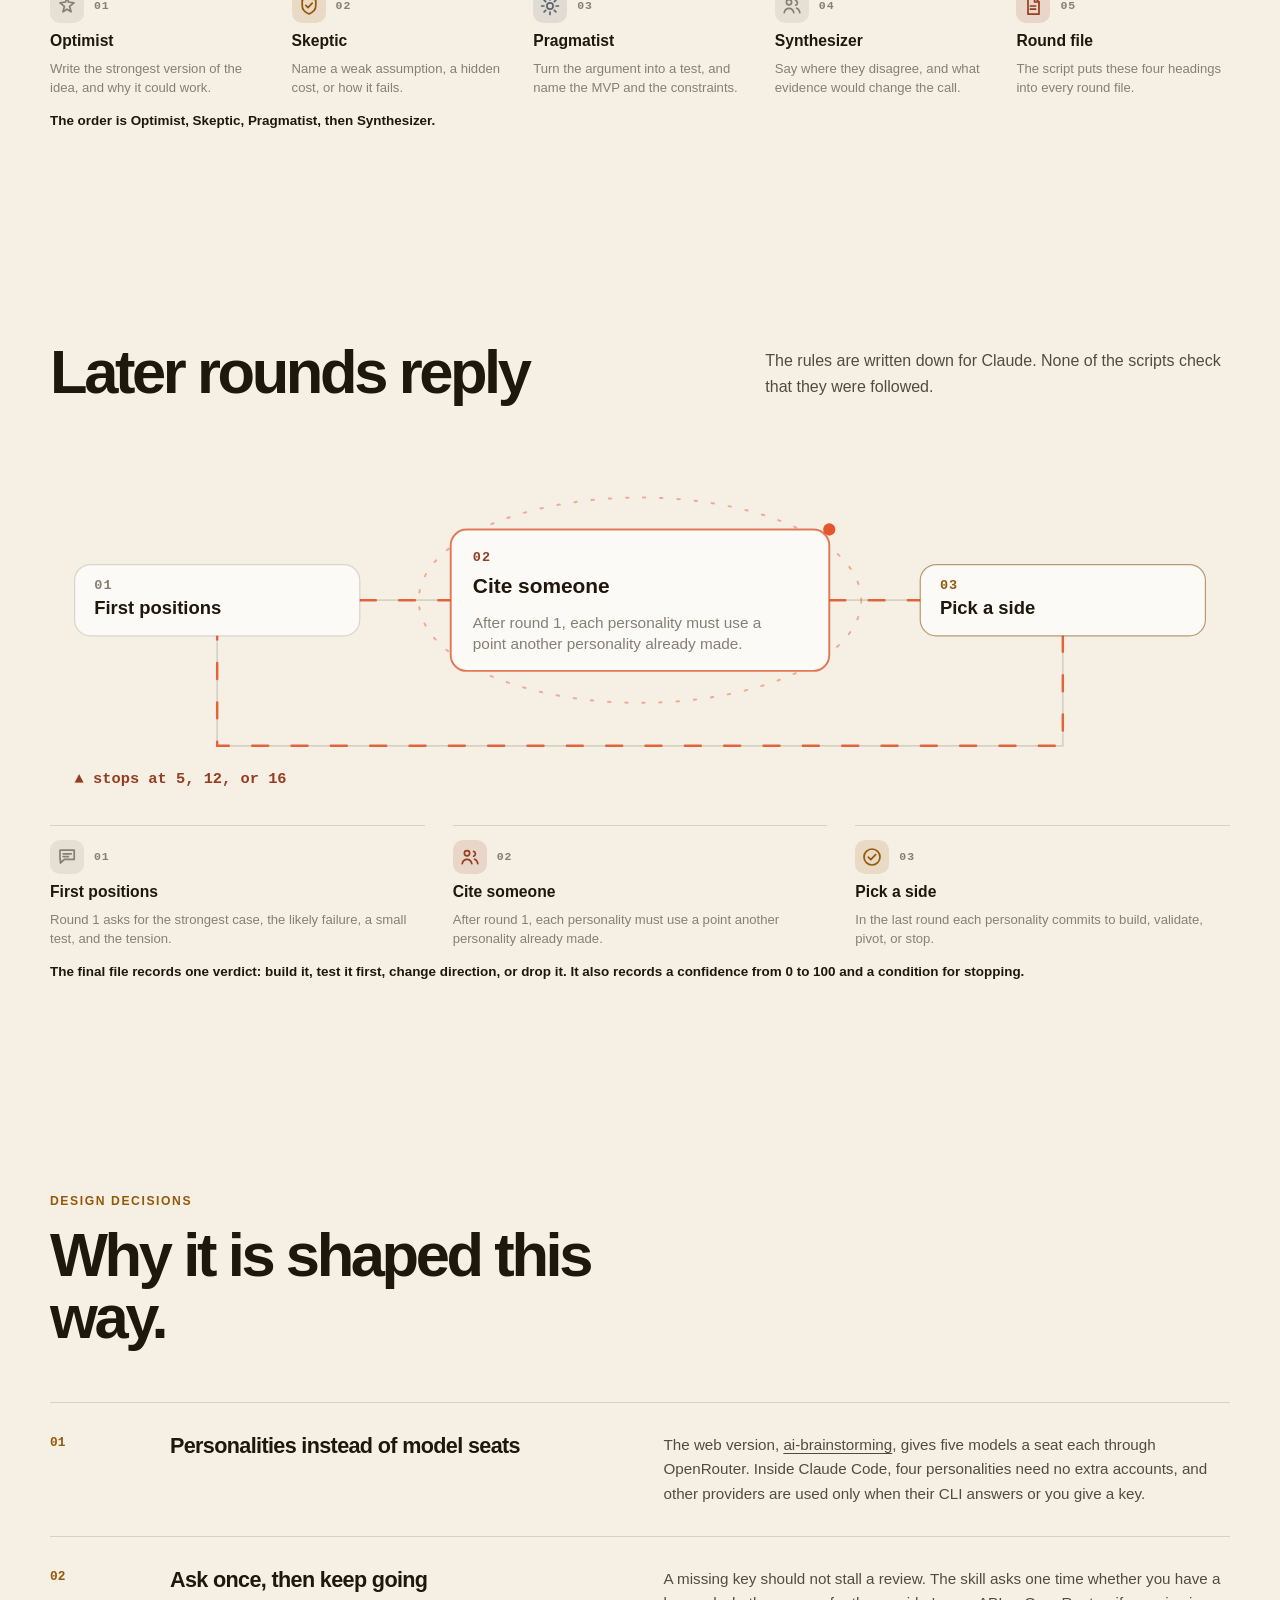
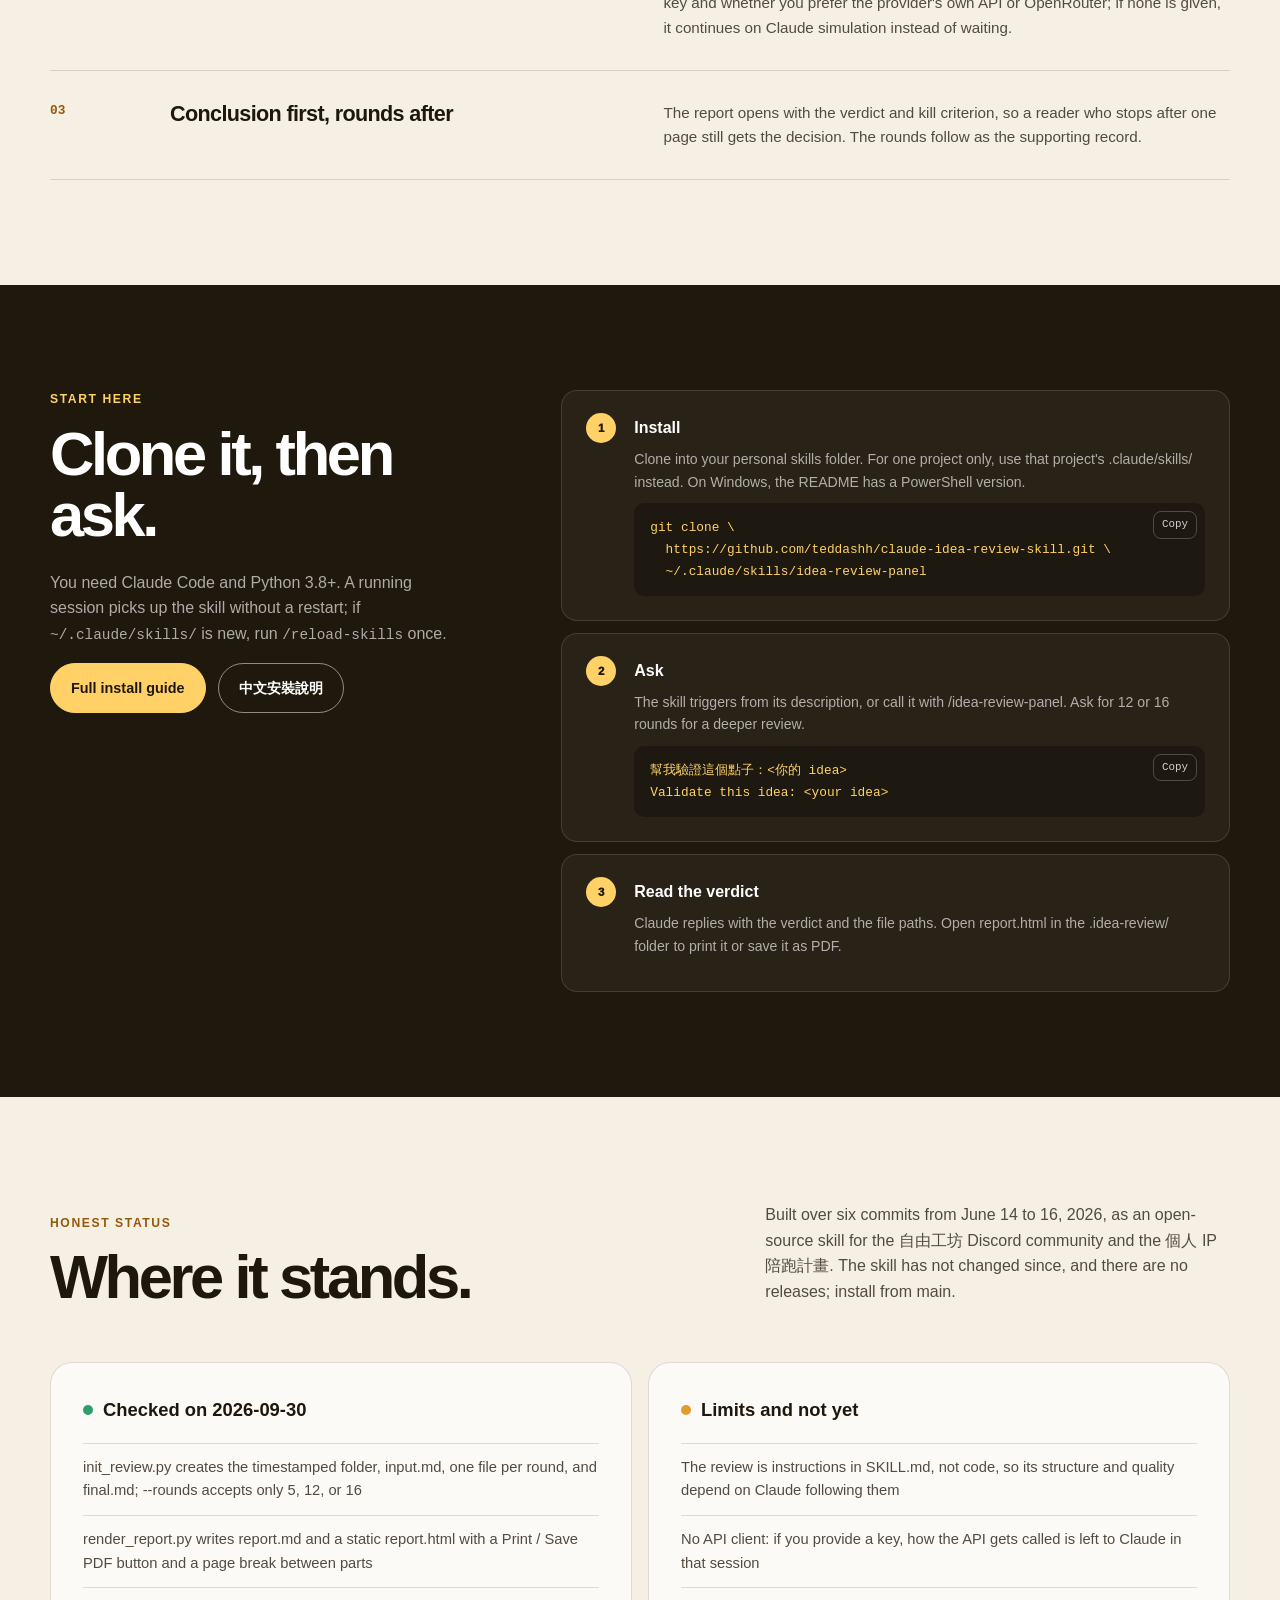
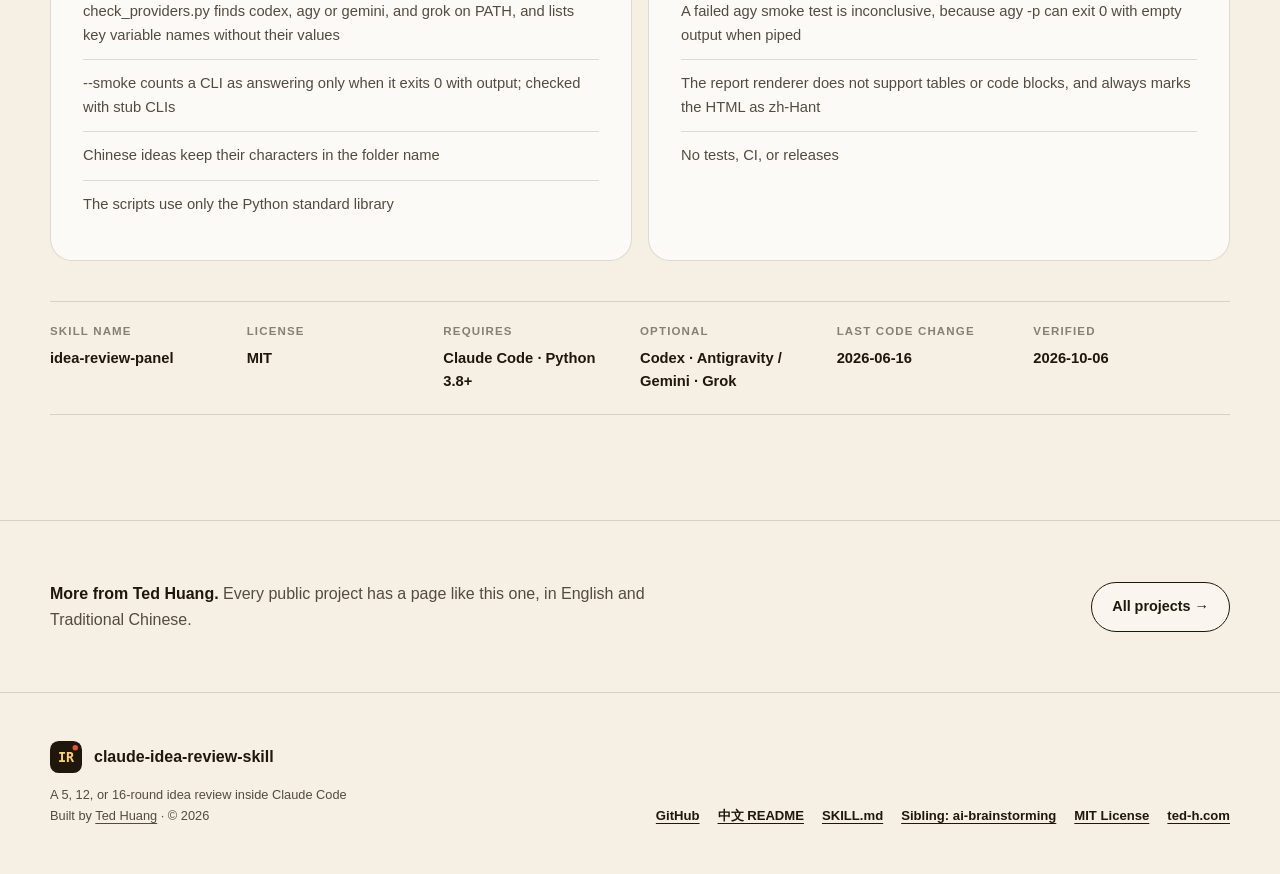
==== commit c6725f43: "Rewrite the diagram text in plain language Six diagrams on the project page now say what happens in " ====
--- a/site/index.html
+++ b/site/index.html
@@ -40,13 +40,13 @@
 <section class="hero" id="top"><div class="hero-copy"><div class="eyebrow"><span class="lang-en">Claude Code skill · idea review</span><span class="lang-zh" lang="zh-Hant">Claude Code skill · 點子驗證</span></div><h1 class="lang-en">Pressure-test the idea <em>before</em> you build it.</h1><h1 class="lang-zh" lang="zh-Hant">先<em>挑戰</em>點子，<br>再決定做不做。</h1><p class="lang-en">Ask Claude Code to validate an idea. Four thinking personalities argue it over 5, 12, or 16 rounds, and Codex, Gemini, or Grok add their own analysis when their CLIs answer. You get a verdict with a kill criterion.</p><p class="lang-zh" lang="zh-Hant">請 Claude Code 驗證一個點子，四種思考個性會辯論 5、12 或 16 輪；Codex、Gemini、Grok 的 CLI 能回應時，也會加入各自的分析。最後你拿到的是附停止條件的結論。</p><div class="button-row"><a class="button button-primary" href="#start"><span class="lang-en">Install in one command</span><span class="lang-zh" lang="zh-Hant">一行指令安裝</span></a><a class="button button-secondary" href="https://github.com/teddashh/claude-idea-review-skill"><span class="lang-en">View source</span><span class="lang-zh" lang="zh-Hant">查看原始碼</span></a></div><div class="hero-notes"><span>MIT</span><span>SKILL.md + Python 3.8+</span><span class="lang-en">Made for the 自由工坊 community</span><span class="lang-zh" lang="zh-Hant">為自由工坊社群而做</span></div></div><div class="visual-wrap"><div class="panel"><div class="panel-top"><span><span class="lang-en">Startup check</span><span class="lang-zh" lang="zh-Hant">啟動檢查</span></span><span class="live-dot"><span class="lang-en">5 rounds</span><span class="lang-zh" lang="zh-Hant">5 輪</span></span></div><div class="panel-body"><div class="panel-name">check_providers.py --smoke</div><div class="panel-meta"><span class="lang-en">3 optional providers · 45 s per smoke test</span><span class="lang-zh" lang="zh-Hant">3 個選配 provider · 每個測試 45 秒逾時</span></div><div class="check-list"><div class="check-row"><span class="check-mark is-ok">&#10003;</span><span><strong class="lang-en">Codex answers</strong><strong class="lang-zh" lang="zh-Hant">Codex 有回應</strong><small>codex exec · smoke_ok: true</small></span><span class="check-side">CLI</span></div><div class="check-row"><span class="check-mark is-warn">!</span><span><strong class="lang-en">Gemini found, no answer</strong><strong class="lang-zh" lang="zh-Hant">找到 Gemini，但沒有回應</strong><small>agy -p · 測不到帳號</small></span><span class="check-side">key?</span></div><div class="check-row"><span class="check-mark is-wait">&#8230;</span><span><strong class="lang-en">Grok not installed</strong><strong class="lang-zh" lang="zh-Hant">沒有安裝 Grok</strong><small>grok cli not found · Claude 模擬 Grok</small></span><span class="check-side">Claude</span></div><div class="check-row"><span class="check-mark is-ok">&#10003;</span><span><strong class="lang-en">Web research saved</strong><strong class="lang-zh" lang="zh-Hant">網路研究已存檔</strong><small>input.md · Research Summary</small></span><span class="check-side">web</span></div></div><div class="panel-footer"><span><span class="lang-en">Asks once for keys, never blocks</span><span class="lang-zh" lang="zh-Hant">key 只問一次，不會卡住</span></span><span><span class="lang-en">Round 1 of 5</span><span class="lang-zh" lang="zh-Hant">第 1 輪，共 5 輪</span></span></div></div></div></div></section>
 <div class="stats n4"><div class="stat"><span class="stat-value">5 / 12 / 16</span><span class="stat-label"><span class="lang-en">Round options, 5 by default</span><span class="lang-zh" lang="zh-Hant">可選輪數，預設 5 輪</span></span></div><div class="stat"><span class="stat-value">4</span><span class="stat-label"><span class="lang-en">Thinking personalities per round</span><span class="lang-zh" lang="zh-Hant">每輪的思考個性</span></span></div><div class="stat"><span class="stat-value">3</span><span class="stat-label"><span class="lang-en">Optional providers it checks</span><span class="lang-zh" lang="zh-Hant">會檢查的選配 provider</span></span></div><div class="stat"><span class="stat-value">9</span><span class="stat-label"><span class="lang-en">Fields in the final verdict</span><span class="lang-zh" lang="zh-Hant">最終結論的欄位</span></span></div></div>
 <section class="section" id="how"><div class="section-heading "><div><div class="section-kicker"><span class="lang-en">How a review runs</span><span class="lang-zh" lang="zh-Hant">驗證流程</span></div><h2 class="lang-en">Research, argue, then decide.</h2><h2 class="lang-zh" lang="zh-Hant">先研究，再辯論，最後下決定。</h2></div></div><div class="flow-grid n4"><article class="flow-card"><div class="flow-number">01</div><h3 class="lang-en">Check providers</h3><h3 class="lang-zh" lang="zh-Hant">檢查 provider</h3><p class="lang-en">check_providers.py looks for codex, agy or gemini, and grok, and sends each one a one-line prompt. If a CLI is installed but cannot answer, Claude reports it as <code class="nowrap">測不到帳號</code> (account not reachable).</p><p class="lang-zh" lang="zh-Hant">check_providers.py 會找 codex、agy 或 gemini，以及 grok，並各送一句測試提示。裝了卻無法回應的 CLI，Claude 會回報「測不到帳號」。</p></article><article class="flow-card"><div class="flow-number">02</div><h3 class="lang-en">Research first</h3><h3 class="lang-zh" lang="zh-Hant">先做研究</h3><p class="lang-en">With web tools available, Claude gathers competitors, pricing, demand, platform limits, and policy constraints. Later rounds must separate evidence from assumptions.</p><p class="lang-zh" lang="zh-Hant">有網路工具時，Claude 會先蒐集競品、價格、需求、平台限制與政策限制。之後每一輪都要分清楚哪些是證據、哪些是假設。</p></article><article class="flow-card"><div class="flow-number">03</div><h3 class="lang-en">Argue in rounds</h3><h3 class="lang-zh" lang="zh-Hant">分輪辯論</h3><p class="lang-en">Round 1 is first positions, the middle rounds clash, and the last round converges. After round 1, every personality must answer an earlier point.</p><p class="lang-zh" lang="zh-Hant">第 1 輪各自表態，中間幾輪互相攻防，最後一輪收斂。第 1 輪之後，每個個性都要回應先前的論點。</p></article><article class="flow-card"><div class="flow-number">04</div><h3 class="lang-en">Decide and print</h3><h3 class="lang-zh" lang="zh-Hant">下結論、印報告</h3><p class="lang-en">final.md holds the verdict, confidence, and kill criterion. report.html shows the conclusion first, then the idea and every round, with a Print / Save PDF button.</p><p class="lang-zh" lang="zh-Hant">final.md 記下結論、信心分數與停止條件；report.html 先放結論，接著是點子與每一輪，並附上 Print / Save PDF 按鈕。</p></article></div></section>
-<section class="section" id="review-files"><div class="section-heading "><div><h2 class="lang-en">Where the files come from</h2><h2 class="lang-zh" lang="zh-Hant">檔案從哪裡來</h2></div><p class="lang-en">Two scripts create the folder and the report. Claude writes the research and the arguments.</p><p class="lang-zh" lang="zh-Hant">兩個腳本負責建立資料夾和報告。研究和論點由 Claude 寫入。</p></div><figure class="fd lang-en" data-fd="{&quot;columns&quot;:[[0],[1],[2],[3]],&quot;core&quot;:1}"><ol class="fd-legend"><li class="fd-node" data-step="0" data-tone="neutral" data-icon="chat"><span class="fd-head"><span class="fd-chip"></span><span class="fd-step" aria-hidden="true">01</span></span><p class="fd-title">Ask Claude</p><p class="fd-note">The skill runs when you ask Claude Code to validate an idea, or when you call /idea-review-panel, and it defaults to 5 rounds.</p><span class="fd-link" aria-hidden="true"></span></li><li class="fd-node" data-step="1" data-tone="accent" data-icon="doc"><span class="fd-head"><span class="fd-chip"></span><span class="fd-step" aria-hidden="true">02</span></span><p class="fd-title">Make folder</p><p class="fd-note">init_review.py creates a timestamped folder under .idea-review, with input.md, one empty round file, and final.md.</p><span class="fd-link" aria-hidden="true"></span></li><li class="fd-node" data-step="2" data-tone="info" data-icon="people"><span class="fd-head"><span class="fd-chip"></span><span class="fd-step" aria-hidden="true">03</span></span><p class="fd-title">Write rounds</p><p class="fd-note">SKILL.md tells Claude to save web research in input.md or round-01.md when tools exist, then fill the empty personality headings.</p><span class="fd-link" aria-hidden="true"></span></li><li class="fd-node" data-step="3" data-tone="neutral" data-icon="window"><span class="fd-head"><span class="fd-chip"></span><span class="fd-step" aria-hidden="true">04</span></span><p class="fd-title">Render report</p><p class="fd-note">render_report.py writes report.md and report.html from those files and does not invent the verdict.</p></li></ol><ul class="fd-ticks"><li>folder is timestamped</li><li>round files start empty</li><li>scripts skip the prose</li></ul><figcaption>init_review.py names the folder with the current time and a slug from the first eight words of the idea, keeping Chinese characters and cutting at 64 characters. It writes the headings only. Claude is instructed to fill them, and render_report.py only assembles files that already exist.</figcaption></figure><figure class="fd lang-zh" lang="zh-Hant" data-fd="{&quot;columns&quot;:[[0],[1],[2],[3]],&quot;core&quot;:1}"><ol class="fd-legend"><li class="fd-node" data-step="0" data-tone="neutral" data-icon="chat"><span class="fd-head"><span class="fd-chip"></span><span class="fd-step" aria-hidden="true">01</span></span><p class="fd-title">提出點子</p><p class="fd-note">在 Claude Code 裡請它驗證一個點子，或呼叫 /idea-review-panel，就會用到這個 skill，預設 5 輪。</p><span class="fd-link" aria-hidden="true"></span></li><li class="fd-node" data-step="1" data-tone="accent" data-icon="doc"><span class="fd-head"><span class="fd-chip"></span><span class="fd-step" aria-hidden="true">02</span></span><p class="fd-title">建立資料夾</p><p class="fd-note">init_review.py 在 .idea-review 下建立帶時間的資料夾，裡面有 input.md、每輪一個空檔，以及 final.md。</p><span class="fd-link" aria-hidden="true"></span></li><li class="fd-node" data-step="2" data-tone="info" data-icon="people"><span class="fd-head"><span class="fd-chip"></span><span class="fd-step" aria-hidden="true">03</span></span><p class="fd-title">寫入各輪</p><p class="fd-note">SKILL.md 要 Claude 在有工具時把網頁研究寫進 input.md 或 round-01.md，再填上原本空白的個性標題。</p><span class="fd-link" aria-hidden="true"></span></li><li class="fd-node" data-step="3" data-tone="neutral" data-icon="window"><span class="fd-head"><span class="fd-chip"></span><span class="fd-step" aria-hidden="true">04</span></span><p class="fd-title">產出報告</p><p class="fd-note">render_report.py 用那些檔案寫出 report.md 和 report.html，不會自己編造結論。</p></li></ol><ul class="fd-ticks"><li>資料夾帶有時間</li><li>輪次檔一開始是空的</li><li>腳本不寫論點</li></ul><figcaption>init_review.py 用目前時間和點子前八個詞組成資料夾名稱，中文字會保留，並切到 64 字。它只寫標題。Claude 依照指示填內容，render_report.py 只組裝已經存在的檔案。</figcaption></figure></section>
-<section class="section" id="provider-route"><div class="section-heading "><div><h2 class="lang-en">If a CLI is missing</h2><h2 class="lang-zh" lang="zh-Hant">CLI 不在時</h2></div><p class="lang-en">The smoke test reports which optional CLIs answer. The skill does not stop to wait for a key.</p><p class="lang-zh" lang="zh-Hant">短句探測會回報哪些選用 CLI 有回答。這個 skill 不會停下來等金鑰。</p></div><figure class="fd lang-en" data-fd="{&quot;columns&quot;:[[0],[1]],&quot;core&quot;:1,&quot;lanes&quot;:[&quot;Vendor API&quot;,&quot;OpenRouter&quot;,&quot;Claude sim&quot;],&quot;selectedLane&quot;:2}"><ol class="fd-legend"><li class="fd-node" data-step="0" data-tone="info" data-icon="terminal"><span class="fd-head"><span class="fd-chip"></span><span class="fd-step" aria-hidden="true">01</span></span><p class="fd-title">Check CLIs</p><p class="fd-note">With --smoke, codex is run as exec, agy or else gemini is run with -p, and grok is run with -p, and a pass needs exit 0 plus output within 45 seconds.</p><span class="fd-link" aria-hidden="true"></span></li><li class="fd-node" data-step="1" data-tone="accent" data-icon="chat"><span class="fd-head"><span class="fd-chip"></span><span class="fd-step" aria-hidden="true">02</span></span><p class="fd-title">Ask once</p><p class="fd-note">SKILL.md tells Claude to say 測不到帳號 when a CLI exists but does not answer, to ask once about a key, and then to continue.</p></li></ol><ul class="fd-ticks"><li>smoke uses one short line</li><li>asks once, then continues</li><li>fallback is labeled</li></ul><figcaption>The highlighted lane is the fallback: without a key, Claude simulates that provider and labels it, for example Claude 模擬 Grok. Vendor API and OpenRouter are used only if you give a key, and this repo has no API client. A failed agy smoke test is inconclusive, because agy -p can exit 0 with empty output when it is not attached to a terminal.</figcaption></figure><figure class="fd lang-zh" lang="zh-Hant" data-fd="{&quot;columns&quot;:[[0],[1]],&quot;core&quot;:1,&quot;lanes&quot;:[&quot;Vendor API&quot;,&quot;OpenRouter&quot;,&quot;Claude sim&quot;],&quot;selectedLane&quot;:2}"><ol class="fd-legend"><li class="fd-node" data-step="0" data-tone="info" data-icon="terminal"><span class="fd-head"><span class="fd-chip"></span><span class="fd-step" aria-hidden="true">01</span></span><p class="fd-title">檢查 CLI</p><p class="fd-note">加上 --smoke 時，codex 用 exec，優先用 agy、否則用 gemini，兩者都帶 -p，grok 也帶 -p；要在 45 秒內以結束碼 0 並有輸出才算通過。</p><span class="fd-link" aria-hidden="true"></span></li><li class="fd-node" data-step="1" data-tone="accent" data-icon="chat"><span class="fd-head"><span class="fd-chip"></span><span class="fd-step" aria-hidden="true">02</span></span><p class="fd-title">只問一次</p><p class="fd-note">SKILL.md 要 Claude 在 CLI 存在但沒有回答時說測不到帳號，金鑰只問一次，然後繼續。</p></li></ol><ul class="fd-ticks"><li>探測只送一句</li><li>只問一次就繼續</li><li>退回時會標明</li></ul><figcaption>反白的路線是退路：沒有金鑰時，Claude 會模擬該提供者並標明，例如 Claude 模擬 Grok。只有你提供金鑰時才走提供者 API 或 OpenRouter，而這個 repo 沒有 API 用戶端。agy 的探測失敗不能當成定論，因為 agy -p 在沒有終端機時可能以結束碼 0 結束卻沒有輸出。</figcaption></figure></section>
-<section class="section" id="local-files"><div class="section-heading "><div><h2 class="lang-en">What stays on this machine</h2><h2 class="lang-zh" lang="zh-Hant">什麼留在這台機器</h2></div><p class="lang-en">The review folder is local. A smoke test is the step that hands a prompt to a CLI.</p><p class="lang-zh" lang="zh-Hant">審查資料夾在本機。短句探測是把提示交給 CLI 的那一步。</p></div><figure class="fd lang-en" data-fd="{&quot;columns&quot;:[[0],[1]],&quot;core&quot;:1,&quot;boundaryAfter&quot;:0}"><ol class="fd-legend"><li class="fd-node" data-step="0" data-tone="neutral" data-icon="lock"><span class="fd-head"><span class="fd-chip"></span><span class="fd-step" aria-hidden="true">01</span></span><p class="fd-title">Local files</p><p class="fd-note">The review files stay in the working directory, and check_providers.py prints key names but never their values.</p><span class="fd-link" aria-hidden="true"></span></li><li class="fd-node" data-step="1" data-tone="info" data-icon="terminal"><span class="fd-head"><span class="fd-chip"></span><span class="fd-step" aria-hidden="true">02</span></span><p class="fd-title">Smoke call</p><p class="fd-note">With --smoke, the script starts each found CLI and passes the prompt Reply OK only, with a 45 second limit.</p></li></ol><ul class="fd-ticks"><li>files stay in .idea-review</li><li>key values are not printed</li><li>smoke hands off a prompt</li></ul><ul class="fd-zones"><li>your files</li><li>the prompt</li><li>a CLI</li></ul><figcaption>Without --smoke the script only reports which CLIs and key names it found, and it sends no prompt. With --smoke it starts the CLI you already installed and passes one short line. The scripts use the Python standard library only.</figcaption></figure><figure class="fd lang-zh" lang="zh-Hant" data-fd="{&quot;columns&quot;:[[0],[1]],&quot;core&quot;:1,&quot;boundaryAfter&quot;:0}"><ol class="fd-legend"><li class="fd-node" data-step="0" data-tone="neutral" data-icon="lock"><span class="fd-head"><span class="fd-chip"></span><span class="fd-step" aria-hidden="true">01</span></span><p class="fd-title">本機檔案</p><p class="fd-note">審查檔案留在工作目錄，check_providers.py 只印出金鑰名稱，不會印出金鑰的值。</p><span class="fd-link" aria-hidden="true"></span></li><li class="fd-node" data-step="1" data-tone="info" data-icon="terminal"><span class="fd-head"><span class="fd-chip"></span><span class="fd-step" aria-hidden="true">02</span></span><p class="fd-title">送出探測</p><p class="fd-note">加上 --smoke 時，腳本會啟動每個找到的 CLI，送入 Reply OK only，並以 45 秒為限。</p></li></ol><ul class="fd-ticks"><li>檔案留在 .idea-review</li><li>不會印出金鑰的值</li><li>探測會交出一句提示</li></ul><ul class="fd-zones"><li>你的檔案</li><li>這句提示</li><li>某個 CLI</li></ul><figcaption>沒有 --smoke 時，腳本只回報找到哪些 CLI 和金鑰名稱，不會送出提示。加上 --smoke 時，它會啟動你已經安裝的 CLI 並送入一句短文。這些腳本只用 Python 標準程式庫。</figcaption></figure></section>
-<section class="section" id="report-out"><div class="section-heading "><div><h2 class="lang-en">What the report contains</h2><h2 class="lang-zh" lang="zh-Hant">報告裡有什麼</h2></div><p class="lang-en">render_report.py joins files that are already on disk. It does not call a model.</p><p class="lang-zh" lang="zh-Hant">render_report.py 把磁碟上已有的檔案接起來。它不會呼叫模型。</p></div><figure class="fd lang-en" data-fd="{&quot;columns&quot;:[[0],[1]],&quot;core&quot;:1,&quot;sinks&quot;:[2,3]}"><ol class="fd-legend"><li class="fd-node" data-step="0" data-tone="neutral" data-icon="doc"><span class="fd-head"><span class="fd-chip"></span><span class="fd-step" aria-hidden="true">01</span></span><p class="fd-title">Read parts</p><p class="fd-note">The script reads input.md and final.md, then every round file in sorted name order, and it exits if a required file is missing.</p><span class="fd-link" aria-hidden="true"></span></li><li class="fd-node" data-step="1" data-tone="accent" data-icon="ledger"><span class="fd-head"><span class="fd-chip"></span><span class="fd-step" aria-hidden="true">02</span></span><p class="fd-title">Join order</p><p class="fd-note">report.md places final.md first, then input.md, then the rounds, with a rule between the parts.</p><span class="fd-link" aria-hidden="true"></span></li><li class="fd-node" data-step="2" data-tone="neutral" data-icon="doc"><span class="fd-head"><span class="fd-chip"></span><span class="fd-step" aria-hidden="true">03</span></span><p class="fd-title">Report file</p><p class="fd-note">That joined Markdown is written to report.md in the review folder.</p><span class="fd-link" aria-hidden="true"></span></li><li class="fd-node" data-step="3" data-tone="info" data-icon="window"><span class="fd-head"><span class="fd-chip"></span><span class="fd-step" aria-hidden="true">04</span></span><p class="fd-title">Print page</p><p class="fd-note">report.html is a static page with a Print / Save PDF button, always marked zh-Hant, and print CSS hides the button and starts each part on a new page.</p></li></ol><ul class="fd-ticks"><li>verdict comes first</li><li>then the idea and rounds</li><li>HTML is always zh-Hant</li></ul><figcaption>The printable page opens with the verdict because final.md is joined first. Headings, lists, paragraphs, and inline code, bold, italics, and links are rendered. Tables and fenced code blocks are not supported, so they are not drawn as tables or code.</figcaption></figure><figure class="fd lang-zh" lang="zh-Hant" data-fd="{&quot;columns&quot;:[[0],[1]],&quot;core&quot;:1,&quot;sinks&quot;:[2,3]}"><ol class="fd-legend"><li class="fd-node" data-step="0" data-tone="neutral" data-icon="doc"><span class="fd-head"><span class="fd-chip"></span><span class="fd-step" aria-hidden="true">01</span></span><p class="fd-title">讀取各檔</p><p class="fd-note">腳本讀取 input.md 和 final.md，再依檔名順序讀取每個輪次檔；必要檔案缺了就結束。</p><span class="fd-link" aria-hidden="true"></span></li><li class="fd-node" data-step="1" data-tone="accent" data-icon="ledger"><span class="fd-head"><span class="fd-chip"></span><span class="fd-step" aria-hidden="true">02</span></span><p class="fd-title">依序接合</p><p class="fd-note">report.md 先放 final.md，再放 input.md，然後是各輪，各段之間有一條分隔線。</p><span class="fd-link" aria-hidden="true"></span></li><li class="fd-node" data-step="2" data-tone="neutral" data-icon="doc"><span class="fd-head"><span class="fd-chip"></span><span class="fd-step" aria-hidden="true">03</span></span><p class="fd-title">報告檔</p><p class="fd-note">接好的 Markdown 寫入審查資料夾裡的 report.md。</p><span class="fd-link" aria-hidden="true"></span></li><li class="fd-node" data-step="3" data-tone="info" data-icon="window"><span class="fd-head"><span class="fd-chip"></span><span class="fd-step" aria-hidden="true">04</span></span><p class="fd-title">列印頁面</p><p class="fd-note">report.html 是靜態頁，有 Print / Save PDF 按鈕，一律標成 zh-Hant；列印樣式會藏起按鈕，並讓每一段從新的一頁開始。</p></li></ol><ul class="fd-ticks"><li>結論放在最前面</li><li>接著是點子和各輪</li><li>HTML 一律是 zh-Hant</li></ul><figcaption>可列印的頁面以結論開頭，因為接合時 final.md 在最前。標題、清單、段落，以及行內程式碼、粗體、斜體和連結會被轉成 HTML。表格和圍欄程式碼區塊沒有支援，所以不會畫成表格或程式碼。</figcaption></figure></section>
+<section class="section" id="review-files"><div class="section-heading "><div><h2 class="lang-en">Make files, then write</h2><h2 class="lang-zh" lang="zh-Hant">先開檔，再動筆</h2></div><p class="lang-en">Two scripts make the folder and the report. Claude writes the research and the arguments.</p><p class="lang-zh" lang="zh-Hant">兩個腳本負責資料夾和報告。研究和論點是 Claude 寫的。</p></div><figure class="fd lang-en" data-fd="{&quot;columns&quot;:[[0],[1],[2],[3]],&quot;core&quot;:1}"><ol class="fd-legend"><li class="fd-node" data-step="0" data-tone="neutral" data-icon="chat"><span class="fd-head"><span class="fd-chip"></span><span class="fd-step" aria-hidden="true">01</span></span><p class="fd-title">Ask Claude</p><p class="fd-note">Ask Claude Code to test an idea, or call /idea-review-panel. The default is 5 rounds.</p><span class="fd-link" aria-hidden="true"></span></li><li class="fd-node" data-step="1" data-tone="accent" data-icon="doc"><span class="fd-head"><span class="fd-chip"></span><span class="fd-step" aria-hidden="true">02</span></span><p class="fd-title">Make folder</p><p class="fd-note">A script makes a dated folder with an input file, one file per round, and a final file.</p><span class="fd-link" aria-hidden="true"></span></li><li class="fd-node" data-step="2" data-tone="info" data-icon="people"><span class="fd-head"><span class="fd-chip"></span><span class="fd-step" aria-hidden="true">03</span></span><p class="fd-title">Fill rounds</p><p class="fd-note">Research goes into the input file or the first round. Claude then fills the blank headings.</p><span class="fd-link" aria-hidden="true"></span></li><li class="fd-node" data-step="3" data-tone="neutral" data-icon="window"><span class="fd-head"><span class="fd-chip"></span><span class="fd-step" aria-hidden="true">04</span></span><p class="fd-title">Build report</p><p class="fd-note">A second script joins them into the report.</p></li></ol><ul class="fd-ticks"><li>default length is 5</li><li>headings start blank</li><li>the report is assembled</li></ul><figcaption>The folder name keeps the first eight words of the idea, cut at 64 characters. If none of those words can be used, the name is idea-review.</figcaption></figure><figure class="fd lang-zh" lang="zh-Hant" data-fd="{&quot;columns&quot;:[[0],[1],[2],[3]],&quot;core&quot;:1}"><ol class="fd-legend"><li class="fd-node" data-step="0" data-tone="neutral" data-icon="chat"><span class="fd-head"><span class="fd-chip"></span><span class="fd-step" aria-hidden="true">01</span></span><p class="fd-title">請它審</p><p class="fd-note">請 Claude Code 驗證一個點子，或呼叫 /idea-review-panel。預設 5 輪。</p><span class="fd-link" aria-hidden="true"></span></li><li class="fd-node" data-step="1" data-tone="accent" data-icon="doc"><span class="fd-head"><span class="fd-chip"></span><span class="fd-step" aria-hidden="true">02</span></span><p class="fd-title">建資料夾</p><p class="fd-note">腳本會開一個帶日期的資料夾，放輸入檔、各輪一個檔和結案檔。</p><span class="fd-link" aria-hidden="true"></span></li><li class="fd-node" data-step="2" data-tone="info" data-icon="people"><span class="fd-head"><span class="fd-chip"></span><span class="fd-step" aria-hidden="true">03</span></span><p class="fd-title">把各輪寫上</p><p class="fd-note">研究寫進輸入檔或第一輪。Claude 再把空白標題填上。</p><span class="fd-link" aria-hidden="true"></span></li><li class="fd-node" data-step="3" data-tone="neutral" data-icon="window"><span class="fd-head"><span class="fd-chip"></span><span class="fd-step" aria-hidden="true">04</span></span><p class="fd-title">接成報告</p><p class="fd-note">另一支腳本再把這些檔接成報告。</p></li></ol><ul class="fd-ticks"><li>預設長度是 5 輪</li><li>標題一開始是空的</li><li>報告是接起來的</li></ul><figcaption>資料夾名稱取點子的前 8 個詞，最長 64 字。一個詞都取不出來時，名字是 idea-review。</figcaption></figure></section>
+<section class="section" id="provider-route"><div class="section-heading "><div><h2 class="lang-en">No key, keep going</h2><h2 class="lang-zh" lang="zh-Hant">沒金鑰也繼續</h2></div><p class="lang-en">The smoke test only reports which CLIs answer. The skill asks once, then continues.</p><p class="lang-zh" lang="zh-Hant">短句探測只回報哪些 CLI 有回答。金鑰問一次，然後就繼續。</p></div><figure class="fd lang-en" data-fd="{&quot;columns&quot;:[[0],[1]],&quot;core&quot;:1,&quot;lanes&quot;:[&quot;Vendor API&quot;,&quot;OpenRouter&quot;,&quot;Claude sim&quot;],&quot;selectedLane&quot;:2}"><ol class="fd-legend"><li class="fd-node" data-step="0" data-tone="info" data-icon="terminal"><span class="fd-head"><span class="fd-chip"></span><span class="fd-step" aria-hidden="true">01</span></span><p class="fd-title">Check CLIs</p><p class="fd-note">Each CLI gets one short line and 45 seconds to answer.</p><span class="fd-link" aria-hidden="true"></span></li><li class="fd-node" data-step="1" data-tone="accent" data-icon="chat"><span class="fd-head"><span class="fd-chip"></span><span class="fd-step" aria-hidden="true">02</span></span><p class="fd-title">Ask once</p><p class="fd-note">If the CLI exists but doesn&#x27;t answer, Claude says the account is not reachable, asks once, and goes on.</p></li></ol><ul class="fd-ticks"><li>smoke sends one line</li><li>the key is asked once</li><li>the fallback is labeled</li></ul><figcaption>When there is no key, Claude plays that provider and labels it, for example Claude simulating Grok.</figcaption></figure><figure class="fd lang-zh" lang="zh-Hant" data-fd="{&quot;columns&quot;:[[0],[1]],&quot;core&quot;:1,&quot;lanes&quot;:[&quot;Vendor API&quot;,&quot;OpenRouter&quot;,&quot;Claude sim&quot;],&quot;selectedLane&quot;:2}"><ol class="fd-legend"><li class="fd-node" data-step="0" data-tone="info" data-icon="terminal"><span class="fd-head"><span class="fd-chip"></span><span class="fd-step" aria-hidden="true">01</span></span><p class="fd-title">先問 CLI</p><p class="fd-note">每個 CLI 只拿到一句短的，而且要在 45 秒內回答。</p><span class="fd-link" aria-hidden="true"></span></li><li class="fd-node" data-step="1" data-tone="accent" data-icon="chat"><span class="fd-head"><span class="fd-chip"></span><span class="fd-step" aria-hidden="true">02</span></span><p class="fd-title">問完就走</p><p class="fd-note">CLI 在卻沒回答時，Claude 會說測不到帳號，問一次就走。</p></li></ol><ul class="fd-ticks"><li>探測只送出一句</li><li>金鑰只問一次</li><li>退路會標明是誰</li></ul><figcaption>沒有金鑰時，Claude 會扮演那個提供者並標明，例如 Claude 模擬 Grok。</figcaption></figure></section>
+<section class="section" id="local-files"><div class="section-heading "><div><h2 class="lang-en">The folder stays put</h2><h2 class="lang-zh" lang="zh-Hant">檔案留在本機</h2></div><p class="lang-en">The review folder never leaves the working directory. Smoke is the step that hands a CLI one line.</p><p class="lang-zh" lang="zh-Hant">審查資料夾留在工作目錄。探測的時候，只交一句話給 CLI。</p></div><figure class="fd lang-en" data-fd="{&quot;columns&quot;:[[0],[1]],&quot;core&quot;:1,&quot;boundaryAfter&quot;:0}"><ol class="fd-legend"><li class="fd-node" data-step="0" data-tone="neutral" data-icon="lock"><span class="fd-head"><span class="fd-chip"></span><span class="fd-step" aria-hidden="true">01</span></span><p class="fd-title">Local files</p><p class="fd-note">check_providers.py prints which key names are set, and never prints the values.</p><span class="fd-link" aria-hidden="true"></span></li><li class="fd-node" data-step="1" data-tone="info" data-icon="terminal"><span class="fd-head"><span class="fd-chip"></span><span class="fd-step" aria-hidden="true">02</span></span><p class="fd-title">Send one line</p><p class="fd-note">With --smoke the prompt is Reply OK only, and the wait stops at 45 seconds.</p></li></ol><ul class="fd-ticks"><li>values are not printed</li><li>no smoke means no prompt</li><li>Python standard library only</li></ul><ul class="fd-zones"><li>on disk</li><li>one line</li><li>the CLI</li></ul><figcaption>Without --smoke the script reports the CLIs and key names it found, and it sends nothing. The scripts import only the Python standard library.</figcaption></figure><figure class="fd lang-zh" lang="zh-Hant" data-fd="{&quot;columns&quot;:[[0],[1]],&quot;core&quot;:1,&quot;boundaryAfter&quot;:0}"><ol class="fd-legend"><li class="fd-node" data-step="0" data-tone="neutral" data-icon="lock"><span class="fd-head"><span class="fd-chip"></span><span class="fd-step" aria-hidden="true">01</span></span><p class="fd-title">留在磁碟</p><p class="fd-note">check_providers.py 只印有設定的金鑰名稱，不印那些值。</p><span class="fd-link" aria-hidden="true"></span></li><li class="fd-node" data-step="1" data-tone="info" data-icon="terminal"><span class="fd-head"><span class="fd-chip"></span><span class="fd-step" aria-hidden="true">02</span></span><p class="fd-title">送一句出去</p><p class="fd-note">加上 --smoke 時，送出的是 Reply OK only，最多等 45 秒。</p></li></ol><ul class="fd-ticks"><li>金鑰的值不會印</li><li>沒加探測就不送</li><li>只用標準程式庫</li></ul><ul class="fd-zones"><li>磁碟上</li><li>那一句</li><li>某個 CLI</li></ul><figcaption>沒加 --smoke 時，只回報找到的 CLI 和金鑰名稱，不送出提示。這些腳本只用 Python 標準程式庫。</figcaption></figure></section>
+<section class="section" id="report-out"><div class="section-heading "><div><h2 class="lang-en">Verdict comes first</h2><h2 class="lang-zh" lang="zh-Hant">結論放最前面</h2></div><p class="lang-en">The script only joins files that are already on disk. It never calls a model.</p><p class="lang-zh" lang="zh-Hant">腳本只把磁碟上已有的檔接起來。它不會去呼叫模型。</p></div><figure class="fd lang-en" data-fd="{&quot;columns&quot;:[[0],[1],[2,3]],&quot;core&quot;:1}"><ol class="fd-legend"><li class="fd-node" data-step="0" data-tone="neutral" data-icon="doc"><span class="fd-head"><span class="fd-chip"></span><span class="fd-step" aria-hidden="true">01</span></span><p class="fd-title">Read the files</p><p class="fd-note">It needs the input and the verdict before it joins anything.</p><span class="fd-link" aria-hidden="true"></span></li><li class="fd-node" data-step="1" data-tone="accent" data-icon="ledger"><span class="fd-head"><span class="fd-chip"></span><span class="fd-step" aria-hidden="true">02</span></span><p class="fd-title">Put verdict first</p><p class="fd-note">The verdict comes first, then the input, then each round.</p><span class="fd-link" aria-hidden="true"></span></li><li class="fd-node" data-step="2" data-tone="neutral" data-icon="doc"><span class="fd-head"><span class="fd-chip"></span><span class="fd-step" aria-hidden="true">03</span></span><p class="fd-title">Write Markdown</p><p class="fd-note">The joined text is saved as a Markdown report.</p><span class="fd-link" aria-hidden="true"></span></li><li class="fd-node" data-step="3" data-tone="info" data-icon="window"><span class="fd-head"><span class="fd-chip"></span><span class="fd-step" aria-hidden="true">04</span></span><p class="fd-title">Write the page</p><p class="fd-note">The same words are also written out as a printable web page.</p></li></ol><ul class="fd-ticks"><li>the parts stay in that order</li><li>two files are written</li><li>the page is Traditional Chinese</li></ul><figcaption>Tables and code blocks stay plain text on that page.</figcaption></figure><figure class="fd lang-zh" lang="zh-Hant" data-fd="{&quot;columns&quot;:[[0],[1],[2,3]],&quot;core&quot;:1}"><ol class="fd-legend"><li class="fd-node" data-step="0" data-tone="neutral" data-icon="doc"><span class="fd-head"><span class="fd-chip"></span><span class="fd-step" aria-hidden="true">01</span></span><p class="fd-title">先把檔讀進</p><p class="fd-note">輸入和結論都要在，才接得起來。</p><span class="fd-link" aria-hidden="true"></span></li><li class="fd-node" data-step="1" data-tone="accent" data-icon="ledger"><span class="fd-head"><span class="fd-chip"></span><span class="fd-step" aria-hidden="true">02</span></span><p class="fd-title">結論排最前</p><p class="fd-note">結論排最前面，接著是輸入，然後每一輪。</p><span class="fd-link" aria-hidden="true"></span></li><li class="fd-node" data-step="2" data-tone="neutral" data-icon="doc"><span class="fd-head"><span class="fd-chip"></span><span class="fd-step" aria-hidden="true">03</span></span><p class="fd-title">存成報告檔</p><p class="fd-note">接好的文字存成一份 Markdown 報告。</p><span class="fd-link" aria-hidden="true"></span></li><li class="fd-node" data-step="3" data-tone="info" data-icon="window"><span class="fd-head"><span class="fd-chip"></span><span class="fd-step" aria-hidden="true">04</span></span><p class="fd-title">寫成網頁</p><p class="fd-note">同一份內容也寫成可以列印的網頁。</p></li></ol><ul class="fd-ticks"><li>這三段順序固定</li><li>會寫出兩個檔</li><li>網頁是繁體中文</li></ul><figcaption>表格和程式碼區塊在那個頁面上還是純文字。</figcaption></figure></section>
 <section class="tinted" id="features"><div class="section"><div class="section-heading "><div><div class="section-kicker"><span class="lang-en">What you get</span><span class="lang-zh" lang="zh-Hant">你會得到什麼</span></div><h2 class="lang-en">A decision aid, not encouragement.</h2><h2 class="lang-zh" lang="zh-Hant">要的是決策依據，不是加油打氣。</h2></div><p class="lang-en">Most of the skill is instructions in SKILL.md. Three small Python scripts handle the mechanical parts: the provider check, the review folder, and the report.</p><p class="lang-zh" lang="zh-Hant">這個 skill 大部分是 SKILL.md 裡的指示；三個小型 Python scripts 負責機械性的部分：provider 檢查、review 資料夾與報告。</p></div><div class="card-grid"><article class="card"><div class="card-icon">01</div><h3 class="lang-en">Four personalities, not four models</h3><h3 class="lang-zh" lang="zh-Hant">四種個性，不是四個模型</h3><p class="lang-en">Optimist, Skeptic, Pragmatist, and Synthesizer are thinking styles, not departments, roles, or separate models. Each gets its own section in every round file.</p><p class="lang-zh" lang="zh-Hant">Optimist、Skeptic、Pragmatist、Synthesizer 是思考風格，不是部門、職務，也不是不同的模型。每一輪的檔案裡，各自都有一段。</p><span class="tag">SKILL.md</span></article><article class="card"><div class="card-icon">02</div><h3 class="lang-en">Native when possible, labeled when simulated</h3><h3 class="lang-zh" lang="zh-Hant">能用原生就用，模擬時會標明</h3><p class="lang-en">Codex, Gemini, and Grok are used through their CLIs when they answer. Otherwise Claude asks once for an API key; without one, it simulates that style and labels it, as in Claude 模擬 Codex (Claude simulating Codex).</p><p class="lang-zh" lang="zh-Hant">Codex、Gemini、Grok 的 CLI 能回應時就直接使用；不行的話，Claude 只問一次 API key，沒有 key 就模擬該風格並標示出來，例如「Claude 模擬 Codex」。</p><span class="tag">scripts/check_providers.py</span></article><article class="card"><div class="card-icon">03</div><h3 class="lang-en">Files you can keep</h3><h3 class="lang-zh" lang="zh-Hant">留得下來的檔案</h3><p class="lang-en">Unless you ask for inline-only output, each review writes input.md, one file per round, final.md, report.md, and a static report.html you can print or save as PDF.</p><p class="lang-zh" lang="zh-Hant">除非你只要在對話裡看結果，每次 review 都會寫出 input.md、每輪一個檔案、final.md、report.md，以及可以列印或存成 PDF 的靜態 report.html。</p><span class="tag">.idea-review/</span></article></div></div></section>
-<section class="section" id="four-voices"><div class="section-heading "><div><h2 class="lang-en">Four headings, one round</h2><h2 class="lang-zh" lang="zh-Hant">一輪四個標題</h2></div><p class="lang-en">These are thinking styles, not separate models. The script only writes the four headings.</p><p class="lang-zh" lang="zh-Hant">這四個是思考風格，不是四個模型。腳本只寫出四個標題。</p></div><figure class="fd lang-en" data-fd="{&quot;columns&quot;:[[0,1,2,3],[4]],&quot;core&quot;:4}"><ol class="fd-legend"><li class="fd-node" data-step="0" data-tone="neutral" data-icon="spark"><span class="fd-head"><span class="fd-chip"></span><span class="fd-step" aria-hidden="true">01</span></span><p class="fd-title">Optimist</p><p class="fd-note">The Optimist heading is for the strongest version of the idea and why it could work.</p><span class="fd-link" aria-hidden="true"></span></li><li class="fd-node" data-step="1" data-tone="warn" data-icon="shield"><span class="fd-head"><span class="fd-chip"></span><span class="fd-step" aria-hidden="true">02</span></span><p class="fd-title">Skeptic</p><p class="fd-note">The Skeptic heading is for weak assumptions, hidden costs, and reasons it could fail.</p><span class="fd-link" aria-hidden="true"></span></li><li class="fd-node" data-step="2" data-tone="info" data-icon="gear"><span class="fd-head"><span class="fd-chip"></span><span class="fd-step" aria-hidden="true">03</span></span><p class="fd-title">Pragmatist</p><p class="fd-note">The Pragmatist heading is for tests, an MVP shape, constraints, and trade-offs.</p><span class="fd-link" aria-hidden="true"></span></li><li class="fd-node" data-step="3" data-tone="neutral" data-icon="people"><span class="fd-head"><span class="fd-chip"></span><span class="fd-step" aria-hidden="true">04</span></span><p class="fd-title">Synthesizer</p><p class="fd-note">The Synthesizer heading is for the disagreement and for what evidence would change the conclusion.</p><span class="fd-link" aria-hidden="true"></span></li><li class="fd-node" data-step="4" data-tone="accent" data-icon="doc"><span class="fd-head"><span class="fd-chip"></span><span class="fd-step" aria-hidden="true">05</span></span><p class="fd-title">Round file</p><p class="fd-note">init_review.py writes these four headings into every rounds/round-NN.md, and SKILL.md tells Claude to fill them.</p></li></ol><ul class="fd-ticks"><li>four headings per round</li><li>styles, not model seats</li><li>Claude fills the prose</li></ul><figcaption>Every round file is scaffolded with Optimist, Skeptic, Pragmatist, and Synthesizer, in that order. They are instructions for one Claude session, not four model calls. A missing provider can be simulated and labeled, but that label is not one of these four headings.</figcaption></figure><figure class="fd lang-zh" lang="zh-Hant" data-fd="{&quot;columns&quot;:[[0,1,2,3],[4]],&quot;core&quot;:4}"><ol class="fd-legend"><li class="fd-node" data-step="0" data-tone="neutral" data-icon="spark"><span class="fd-head"><span class="fd-chip"></span><span class="fd-step" aria-hidden="true">01</span></span><p class="fd-title">樂觀者</p><p class="fd-note">Optimist 這一段要寫出點子最強的版本，以及它為什麼可能成立。</p><span class="fd-link" aria-hidden="true"></span></li><li class="fd-node" data-step="1" data-tone="warn" data-icon="shield"><span class="fd-head"><span class="fd-chip"></span><span class="fd-step" aria-hidden="true">02</span></span><p class="fd-title">懷疑者</p><p class="fd-note">Skeptic 這一段要寫出脆弱假設、隱藏成本，以及它可能失敗的原因。</p><span class="fd-link" aria-hidden="true"></span></li><li class="fd-node" data-step="2" data-tone="info" data-icon="gear"><span class="fd-head"><span class="fd-chip"></span><span class="fd-step" aria-hidden="true">03</span></span><p class="fd-title">務實者</p><p class="fd-note">Pragmatist 這一段要寫成可做的測試、MVP 的形狀、限制和取捨。</p><span class="fd-link" aria-hidden="true"></span></li><li class="fd-node" data-step="3" data-tone="neutral" data-icon="people"><span class="fd-head"><span class="fd-chip"></span><span class="fd-step" aria-hidden="true">04</span></span><p class="fd-title">統合者</p><p class="fd-note">Synthesizer 這一段要整理分歧，並寫出什麼證據會改變結論。</p><span class="fd-link" aria-hidden="true"></span></li><li class="fd-node" data-step="4" data-tone="accent" data-icon="doc"><span class="fd-head"><span class="fd-chip"></span><span class="fd-step" aria-hidden="true">05</span></span><p class="fd-title">該輪檔案</p><p class="fd-note">init_review.py 在每個 rounds/round-NN.md 寫入這四個標題，SKILL.md 再要 Claude 填上內容。</p></li></ol><ul class="fd-ticks"><li>每輪四個標題</li><li>是風格，不是席位</li><li>內文由 Claude 填寫</li></ul><figcaption>每個輪次檔都會先放上 Optimist、Skeptic、Pragmatist、Synthesizer，順序固定。它們是給同一次 Claude 工作階段的指示，不是四次模型呼叫。缺少的提供者可以被模擬並標明，但那個標籤不是這四個標題之一。</figcaption></figure></section>
-<section class="section" id="round-cycle"><div class="section-heading "><div><h2 class="lang-en">How the rounds proceed</h2><h2 class="lang-zh" lang="zh-Hant">輪次怎麼往下走</h2></div><p class="lang-en">SKILL.md sets the round rules. The scripts do not check that Claude followed them.</p><p class="lang-zh" lang="zh-Hant">輪次規則寫在 SKILL.md。腳本不會檢查 Claude 有沒有照做。</p></div><figure class="fd lang-en" data-fd="{&quot;columns&quot;:[[0],[1],[2]],&quot;core&quot;:1,&quot;loop&quot;:true}"><ol class="fd-legend"><li class="fd-node" data-step="0" data-tone="neutral" data-icon="chat"><span class="fd-head"><span class="fd-chip"></span><span class="fd-step" aria-hidden="true">01</span></span><p class="fd-title">First positions</p><p class="fd-note">Round 1 asks Optimist for the strongest case, Skeptic for the likely failure, Pragmatist for the smallest test, and Synthesizer for the decision tension.</p><span class="fd-link" aria-hidden="true"></span></li><li class="fd-node" data-step="1" data-tone="accent" data-icon="people"><span class="fd-head"><span class="fd-chip"></span><span class="fd-step" aria-hidden="true">02</span></span><p class="fd-title">Answer back</p><p class="fd-note">After round 1, SKILL.md requires each personality to reference at least one earlier point from another personality.</p><span class="fd-link" aria-hidden="true"></span></li><li class="fd-node" data-step="2" data-tone="warn" data-icon="check"><span class="fd-head"><span class="fd-chip"></span><span class="fd-step" aria-hidden="true">03</span></span><p class="fd-title">Final commit</p><p class="fd-note">In the final round each personality commits to build, validate, pivot, or stop.</p></li></ol><ul class="fd-ticks"><li>round 1 is positions</li><li>later rounds must reply</li><li>stops at 5, 12, or 16</li></ul><figcaption>The return rail is the next round, and it stops after the chosen count of 5, 12, or 16. The last round&#x27;s commitments are build, validate, pivot, or stop. final.md then records one verdict, worth_building, validate_first, pivot, or not_worth_building, plus a confidence from 0 to 100 and a kill criterion.</figcaption></figure><figure class="fd lang-zh" lang="zh-Hant" data-fd="{&quot;columns&quot;:[[0],[1],[2]],&quot;core&quot;:1,&quot;loop&quot;:true}"><ol class="fd-legend"><li class="fd-node" data-step="0" data-tone="neutral" data-icon="chat"><span class="fd-head"><span class="fd-chip"></span><span class="fd-step" aria-hidden="true">01</span></span><p class="fd-title">第一輪</p><p class="fd-note">第 1 輪要 Optimist 提出最有利的說法，Skeptic 指出可能的失敗，Pragmatist 提出最小的測試，Synthesizer 寫出決策上的張力。</p><span class="fd-link" aria-hidden="true"></span></li><li class="fd-node" data-step="1" data-tone="accent" data-icon="people"><span class="fd-head"><span class="fd-chip"></span><span class="fd-step" aria-hidden="true">02</span></span><p class="fd-title">回應前文</p><p class="fd-note">第 1 輪之後，SKILL.md 要求每個個性至少回應另一個個性先前的一個論點。</p><span class="fd-link" aria-hidden="true"></span></li><li class="fd-node" data-step="2" data-tone="warn" data-icon="check"><span class="fd-head"><span class="fd-chip"></span><span class="fd-step" aria-hidden="true">03</span></span><p class="fd-title">最後一輪</p><p class="fd-note">最後一輪，每個個性要在做、先驗證、轉向或停止之中選一個。</p></li></ol><ul class="fd-ticks"><li>第 1 輪先表態</li><li>之後各輪要回應</li><li>停在 5、12 或 16</li></ul><figcaption>回程代表下一輪，選了 5、12 或 16 輪就停。最後一輪的承諾是做、先驗證、轉向或停止。final.md 再記下一個結論：worth_building、validate_first、pivot 或 not_worth_building，以及 0 到 100 的信心和一條停止條件。</figcaption></figure></section>
+<section class="section" id="four-voices"><div class="section-heading "><div><h2 class="lang-en">Four styles, one session</h2><h2 class="lang-zh" lang="zh-Hant">四種風格同一輪</h2></div><p class="lang-en">These are ways of thinking, not four model calls. The script writes the headings and stops.</p><p class="lang-zh" lang="zh-Hant">這是四種想法，不是四次模型呼叫。腳本只寫標題就停。</p></div><figure class="fd lang-en" data-fd="{&quot;columns&quot;:[[0,1,2,3],[4]],&quot;core&quot;:4}"><ol class="fd-legend"><li class="fd-node" data-step="0" data-tone="neutral" data-icon="spark"><span class="fd-head"><span class="fd-chip"></span><span class="fd-step" aria-hidden="true">01</span></span><p class="fd-title">Optimist</p><p class="fd-note">Write the strongest version of the idea, and why it could work.</p><span class="fd-link" aria-hidden="true"></span></li><li class="fd-node" data-step="1" data-tone="warn" data-icon="shield"><span class="fd-head"><span class="fd-chip"></span><span class="fd-step" aria-hidden="true">02</span></span><p class="fd-title">Skeptic</p><p class="fd-note">Name a weak assumption, a hidden cost, or how it fails.</p><span class="fd-link" aria-hidden="true"></span></li><li class="fd-node" data-step="2" data-tone="info" data-icon="gear"><span class="fd-head"><span class="fd-chip"></span><span class="fd-step" aria-hidden="true">03</span></span><p class="fd-title">Pragmatist</p><p class="fd-note">Turn the argument into a test, and name the MVP and the constraints.</p><span class="fd-link" aria-hidden="true"></span></li><li class="fd-node" data-step="3" data-tone="neutral" data-icon="people"><span class="fd-head"><span class="fd-chip"></span><span class="fd-step" aria-hidden="true">04</span></span><p class="fd-title">Synthesizer</p><p class="fd-note">Say where they disagree, and what evidence would change the call.</p><span class="fd-link" aria-hidden="true"></span></li><li class="fd-node" data-step="4" data-tone="accent" data-icon="doc"><span class="fd-head"><span class="fd-chip"></span><span class="fd-step" aria-hidden="true">05</span></span><p class="fd-title">Round file</p><p class="fd-note">The script puts these four headings into every round file.</p></li></ol><ul class="fd-ticks"><li>order is fixed</li><li>one Claude session</li><li>headings start empty</li></ul><figcaption>The order is Optimist, Skeptic, Pragmatist, then Synthesizer.</figcaption></figure><figure class="fd lang-zh" lang="zh-Hant" data-fd="{&quot;columns&quot;:[[0,1,2,3],[4]],&quot;core&quot;:4}"><ol class="fd-legend"><li class="fd-node" data-step="0" data-tone="neutral" data-icon="spark"><span class="fd-head"><span class="fd-chip"></span><span class="fd-step" aria-hidden="true">01</span></span><p class="fd-title">樂觀者</p><p class="fd-note">寫出這個點子最強的版本，還有它為什麼可能做成。</p><span class="fd-link" aria-hidden="true"></span></li><li class="fd-node" data-step="1" data-tone="warn" data-icon="shield"><span class="fd-head"><span class="fd-chip"></span><span class="fd-step" aria-hidden="true">02</span></span><p class="fd-title">懷疑者</p><p class="fd-note">點出一個太樂觀的假設、一筆沒算到的成本，或它會怎麼失敗。</p><span class="fd-link" aria-hidden="true"></span></li><li class="fd-node" data-step="2" data-tone="info" data-icon="gear"><span class="fd-head"><span class="fd-chip"></span><span class="fd-step" aria-hidden="true">03</span></span><p class="fd-title">務實者</p><p class="fd-note">把爭論收成一個小實驗，並寫下 MVP 和實際限制。</p><span class="fd-link" aria-hidden="true"></span></li><li class="fd-node" data-step="3" data-tone="neutral" data-icon="people"><span class="fd-head"><span class="fd-chip"></span><span class="fd-step" aria-hidden="true">04</span></span><p class="fd-title">統合者</p><p class="fd-note">寫出兩邊差在哪，以及什麼證據會讓結論改口。</p><span class="fd-link" aria-hidden="true"></span></li><li class="fd-node" data-step="4" data-tone="accent" data-icon="doc"><span class="fd-head"><span class="fd-chip"></span><span class="fd-step" aria-hidden="true">05</span></span><p class="fd-title">寫進輪次檔</p><p class="fd-note">腳本在每一輪的檔案裡放上這四個標題。</p></li></ol><ul class="fd-ticks"><li>四個標題順序固定</li><li>同一次 Claude 填完</li><li>標題一開始是空的</li></ul><figcaption>順序是樂觀者、懷疑者、務實者，最後是統合者。</figcaption></figure></section>
+<section class="section" id="round-cycle"><div class="section-heading "><div><h2 class="lang-en">Later rounds reply</h2><h2 class="lang-zh" lang="zh-Hant">後面的輪要回應</h2></div><p class="lang-en">The rules are written down for Claude. None of the scripts check that they were followed.</p><p class="lang-zh" lang="zh-Hant">規則寫給 Claude 看。三個腳本都不會檢查有沒有照做。</p></div><figure class="fd lang-en" data-fd="{&quot;columns&quot;:[[0],[1],[2]],&quot;core&quot;:1,&quot;loop&quot;:true}"><ol class="fd-legend"><li class="fd-node" data-step="0" data-tone="neutral" data-icon="chat"><span class="fd-head"><span class="fd-chip"></span><span class="fd-step" aria-hidden="true">01</span></span><p class="fd-title">First positions</p><p class="fd-note">Round 1 asks for the strongest case, the likely failure, a small test, and the tension.</p><span class="fd-link" aria-hidden="true"></span></li><li class="fd-node" data-step="1" data-tone="accent" data-icon="people"><span class="fd-head"><span class="fd-chip"></span><span class="fd-step" aria-hidden="true">02</span></span><p class="fd-title">Cite someone</p><p class="fd-note">After round 1, each personality must use a point another personality already made.</p><span class="fd-link" aria-hidden="true"></span></li><li class="fd-node" data-step="2" data-tone="warn" data-icon="check"><span class="fd-head"><span class="fd-chip"></span><span class="fd-step" aria-hidden="true">03</span></span><p class="fd-title">Pick a side</p><p class="fd-note">In the last round each personality commits to build, validate, pivot, or stop.</p></li></ol><ul class="fd-ticks"><li>stops at 5, 12, or 16</li><li>scripts do not enforce it</li><li>the verdict uses other words</li></ul><figcaption>The final file records one verdict: build it, test it first, change direction, or drop it. It also records a confidence from 0 to 100 and a condition for stopping.</figcaption></figure><figure class="fd lang-zh" lang="zh-Hant" data-fd="{&quot;columns&quot;:[[0],[1],[2]],&quot;core&quot;:1,&quot;loop&quot;:true}"><ol class="fd-legend"><li class="fd-node" data-step="0" data-tone="neutral" data-icon="chat"><span class="fd-head"><span class="fd-chip"></span><span class="fd-step" aria-hidden="true">01</span></span><p class="fd-title">先各自表態</p><p class="fd-note">第 1 輪要最強的說法、可能的失敗、最小的測試，和決策上的張力。</p><span class="fd-link" aria-hidden="true"></span></li><li class="fd-node" data-step="1" data-tone="accent" data-icon="people"><span class="fd-head"><span class="fd-chip"></span><span class="fd-step" aria-hidden="true">02</span></span><p class="fd-title">要引用別人</p><p class="fd-note">第 1 輪之後，每個個性都要用到另一個個性已經寫過的一點。</p><span class="fd-link" aria-hidden="true"></span></li><li class="fd-node" data-step="2" data-tone="warn" data-icon="check"><span class="fd-head"><span class="fd-chip"></span><span class="fd-step" aria-hidden="true">03</span></span><p class="fd-title">最後要選邊</p><p class="fd-note">最後一輪，每個個性要在 build、validate、pivot、stop 裡選一個。</p></li></ol><ul class="fd-ticks"><li>停在 5、12 或 16</li><li>腳本不會強制檢查</li><li>結論欄用的是另一組詞</li></ul><figcaption>結案檔記下一個結論：直接做、先測試、改方向，或放棄。另外有 0 到 100 的信心，和一條停止條件。</figcaption></figure></section>
 <section class="section" id="decisions"><div class="section-heading "><div><div class="section-kicker"><span class="lang-en">Design decisions</span><span class="lang-zh" lang="zh-Hant">設計取捨</span></div><h2 class="lang-en">Why it is shaped this way.</h2><h2 class="lang-zh" lang="zh-Hant">為什麼這樣設計。</h2></div></div><div class="decision-list"><div class="decision"><div class="decision-num">01</div><h3 class="lang-en">Personalities instead of model seats</h3><h3 class="lang-zh" lang="zh-Hant">用思考個性，而不是模型席位</h3><p class="lang-en">The web version, <a href="https://teddashh.github.io/ai-brainstorming/">ai-brainstorming</a>, gives five models a seat each through OpenRouter. Inside Claude Code, four personalities need no extra accounts, and other providers are used only when their CLI answers or you give a key.</p><p class="lang-zh" lang="zh-Hant">網頁版的 <a href="https://teddashh.github.io/ai-brainstorming/?lang=zh-TW">ai-brainstorming</a> 透過 OpenRouter 讓五個模型各坐一席。在 Claude Code 裡，四種思考個性不需要額外帳號，其他 provider 只在 CLI 能回應或你提供 key 時才會用到。</p></div><div class="decision"><div class="decision-num">02</div><h3 class="lang-en">Ask once, then keep going</h3><h3 class="lang-zh" lang="zh-Hant">只問一次，然後繼續</h3><p class="lang-en">A missing key should not stall a review. The skill asks one time whether you have a key and whether you prefer the provider&#x27;s own API or OpenRouter; if none is given, it continues on Claude simulation instead of waiting.</p><p class="lang-zh" lang="zh-Hant">缺 key 不該讓整個 review 停下來。這個 skill 只會問一次：你有沒有 key、要用原廠 API 還是 OpenRouter；沒有提供，就改用 Claude 模擬繼續跑，不會一直等。</p></div><div class="decision"><div class="decision-num">03</div><h3 class="lang-en">Conclusion first, rounds after</h3><h3 class="lang-zh" lang="zh-Hant">先放結論，再放過程</h3><p class="lang-en">The report opens with the verdict and kill criterion, so a reader who stops after one page still gets the decision. The rounds follow as the supporting record.</p><p class="lang-zh" lang="zh-Hant">報告一開頭就是結論與停止條件，只看第一頁的人也拿得到決定；每一輪的內容放在後面，當作佐證紀錄。</p></div></div></section>
 <section class="dark-band" id="start"><div class="section qs-grid"><div><div class="section-kicker"><span class="lang-en">Start here</span><span class="lang-zh" lang="zh-Hant">從這裡開始</span></div><h2 class="lang-en">Clone it, then ask.</h2><h2 class="lang-zh" lang="zh-Hant">裝好之後，直接問。</h2><p class="lang-en">You need Claude Code and Python 3.8+. A running session picks up the skill without a restart; if <code class="nowrap">~/.claude/skills/</code> is new, run <code class="nowrap">/reload-skills</code> once.</p><p class="lang-zh" lang="zh-Hant">需要 Claude Code 與 Python 3.8 以上。正在執行的 session 不必重開就會載入這個 skill；如果 <code class="nowrap">~/.claude/skills/</code> 是新建立的，執行一次 <code class="nowrap">/reload-skills</code>。</p><div class="button-row"><a class="button button-primary" href="https://github.com/teddashh/claude-idea-review-skill/blob/main/README.md#install"><span class="lang-en">Full install guide</span><span class="lang-zh" lang="zh-Hant">英文 README 完整說明</span></a><a class="button button-secondary" href="https://github.com/teddashh/claude-idea-review-skill/blob/main/README.zh-TW.md#安裝"><span class="lang-en">中文安裝說明</span><span class="lang-zh" lang="zh-Hant">中文安裝說明</span></a></div></div><div class="steps"><article class="step"><h3 class="lang-en">Install</h3><h3 class="lang-zh" lang="zh-Hant">安裝</h3><p class="lang-en">Clone into your personal skills folder. For one project only, use that project&#x27;s .claude/skills/ instead. On Windows, the README has a PowerShell version.</p><p class="lang-zh" lang="zh-Hant">clone 到個人的 skills 資料夾；只想用在單一專案的話，改放到該專案的 .claude/skills/。Windows 的 PowerShell 版本請看 README。</p><div class="code-wrap"><pre class="code" id="code-1">git clone \
   https://github.com/teddashh/claude-idea-review-skill.git \
--- a/site/flow.css
+++ b/site/flow.css
@@ -285,6 +285,7 @@
   font-size: 0.82rem;
   line-height: 1.45;
   color: var(--fd-faint, currentColor);
+  text-wrap: pretty;
 }
 
 .fd-link { display: none; }
@@ -318,10 +319,15 @@
 
 .fd > figcaption {
   margin: 0.85rem 0 0;
-  color: var(--fd-faint, currentColor);
+  color: var(--fd-text, currentColor);
+  font-weight: 600;
   font-size: 0.84rem;
   line-height: 1.45;
-}
+  text-wrap: pretty;
+}
+
+/* A diagram's section heading wraps to even lines, never one word alone. */
+section:has(figure.fd) h2 { text-wrap: balance; }
 
 .fd.is-drawn .fd-ticks,
 .fd.is-drawn .fd-zones {
